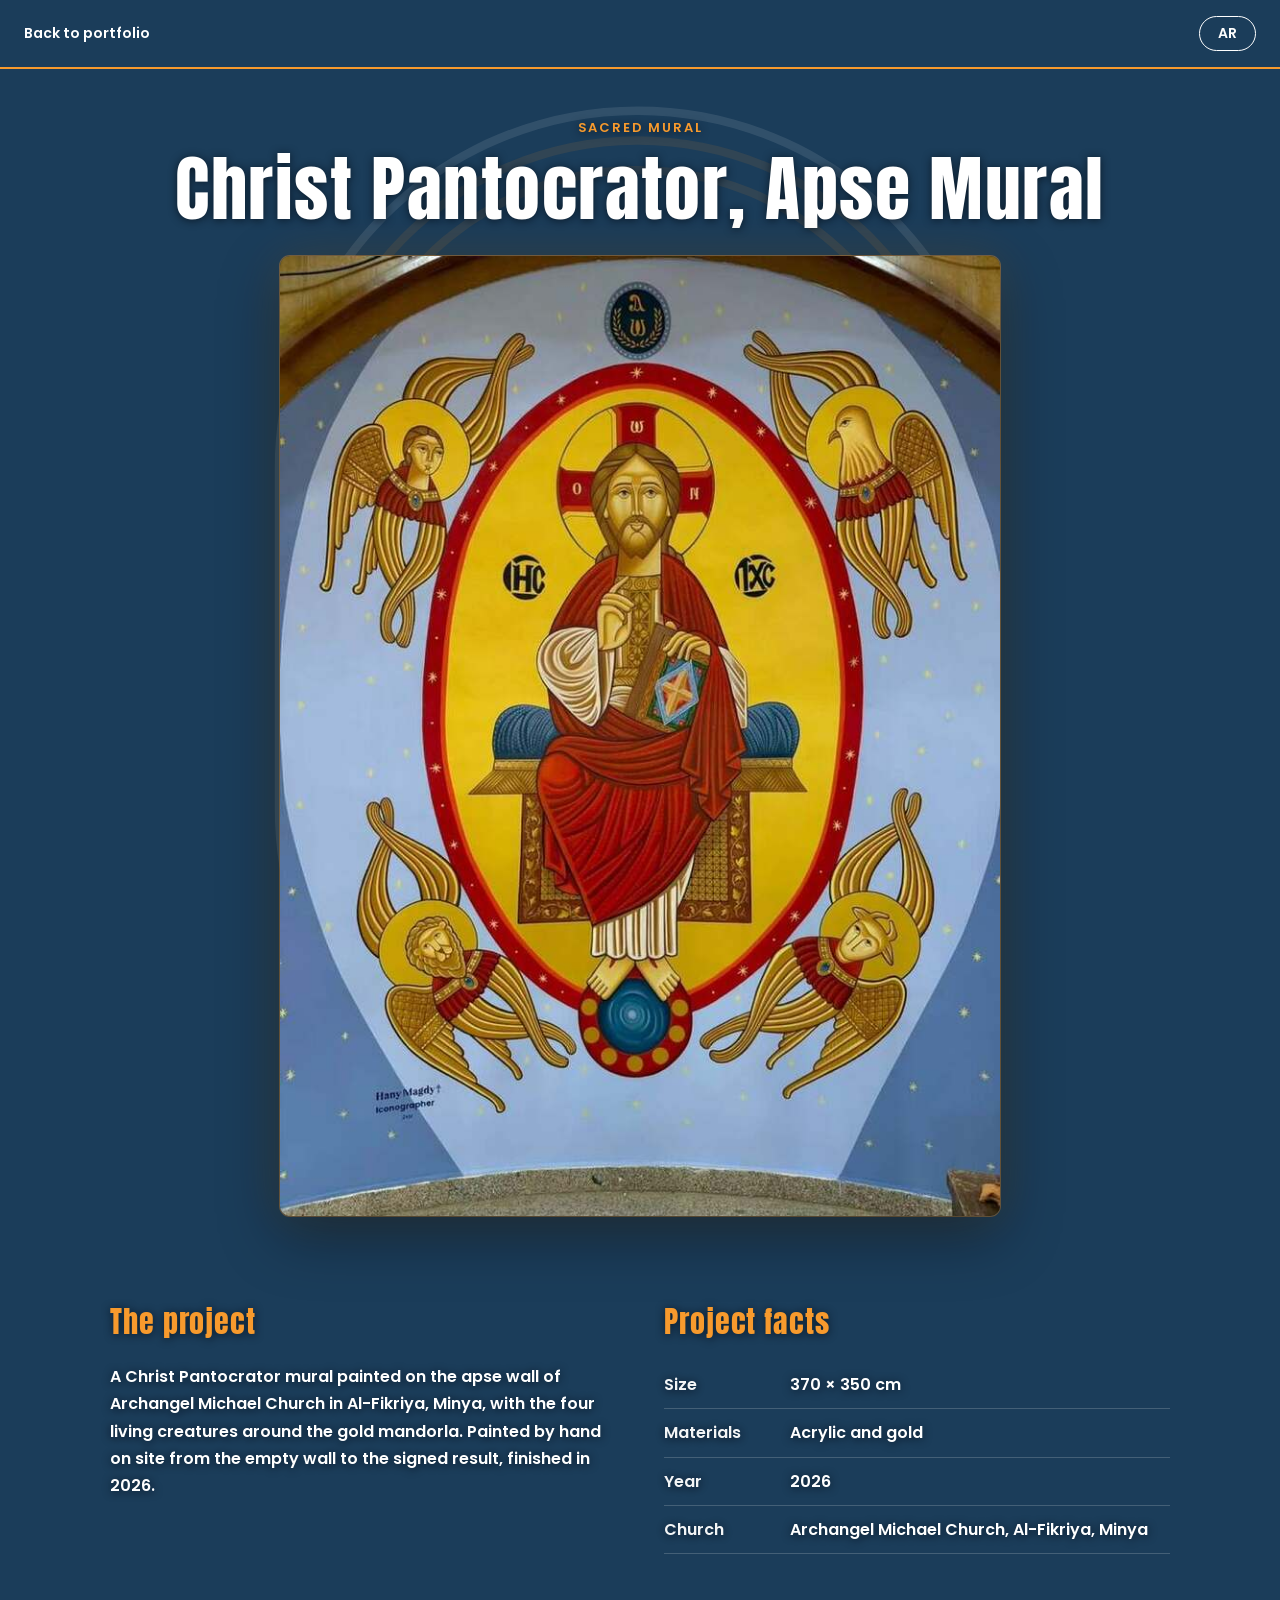
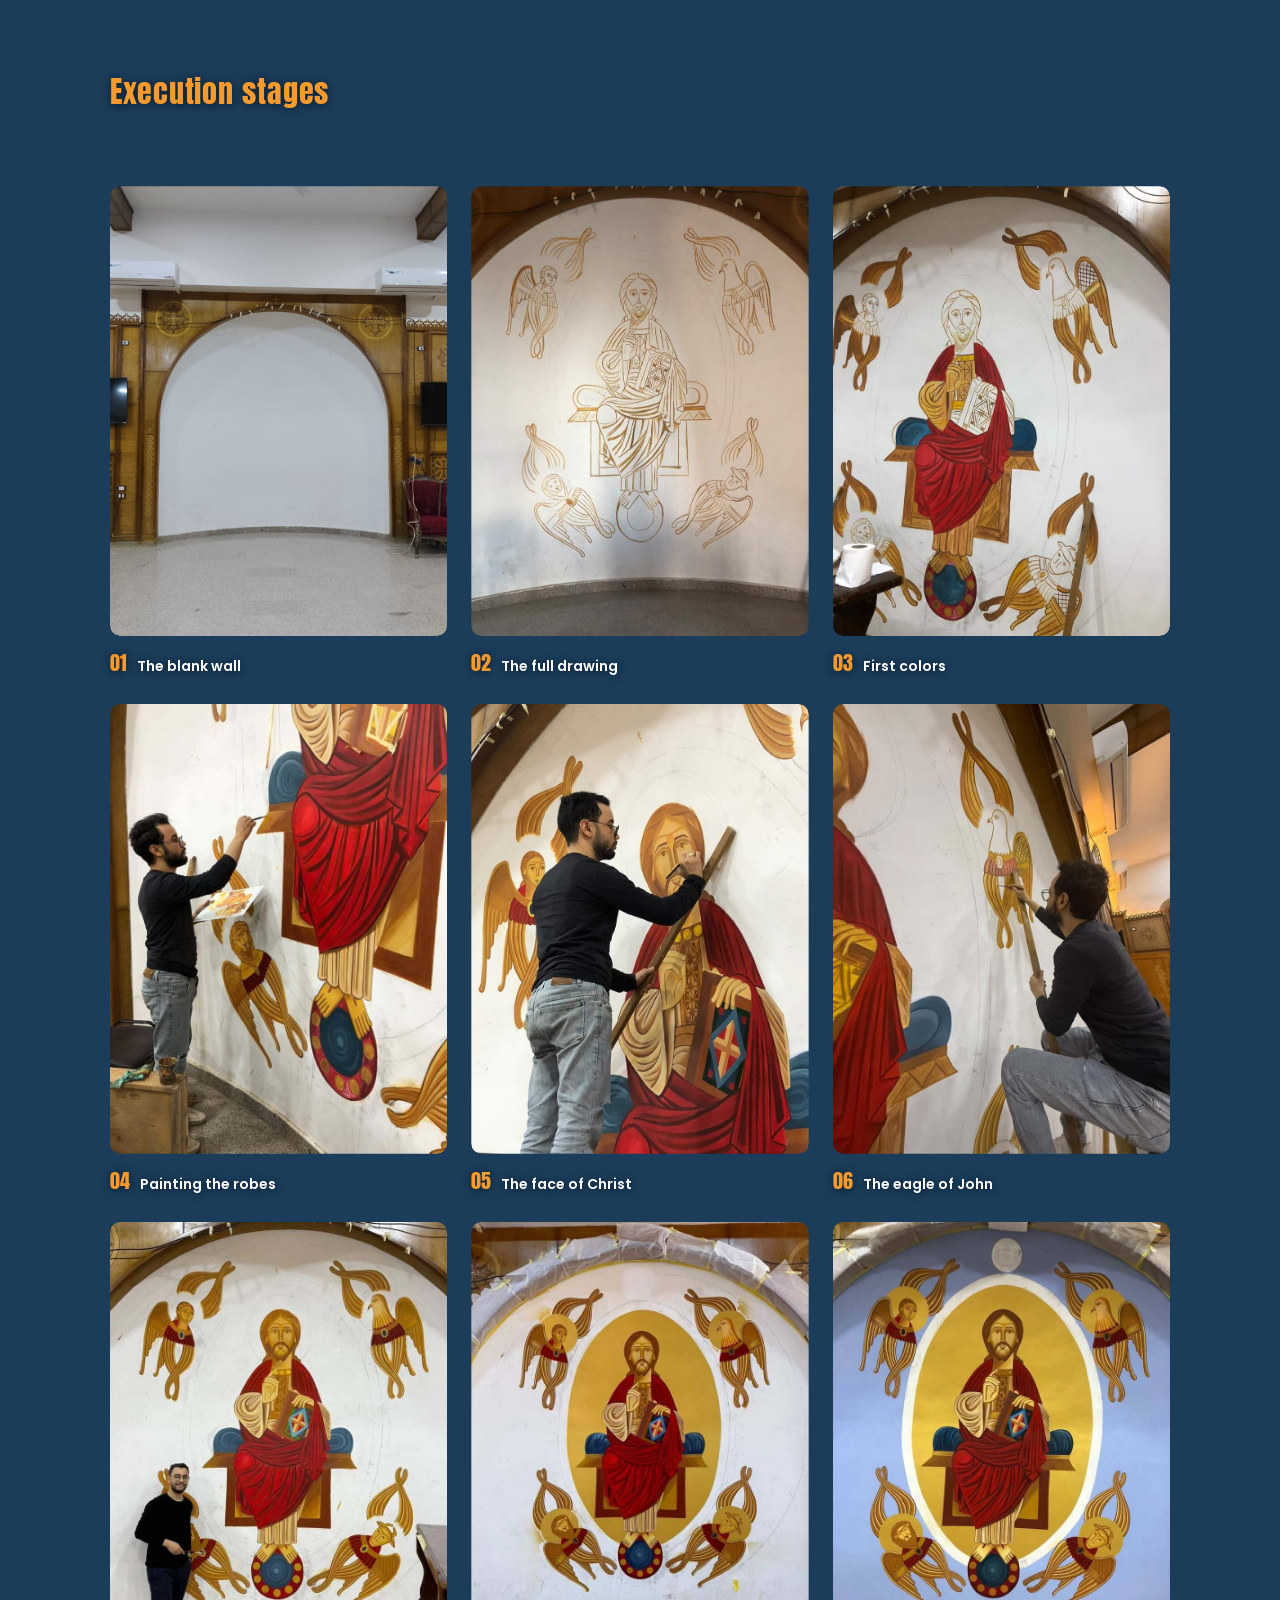
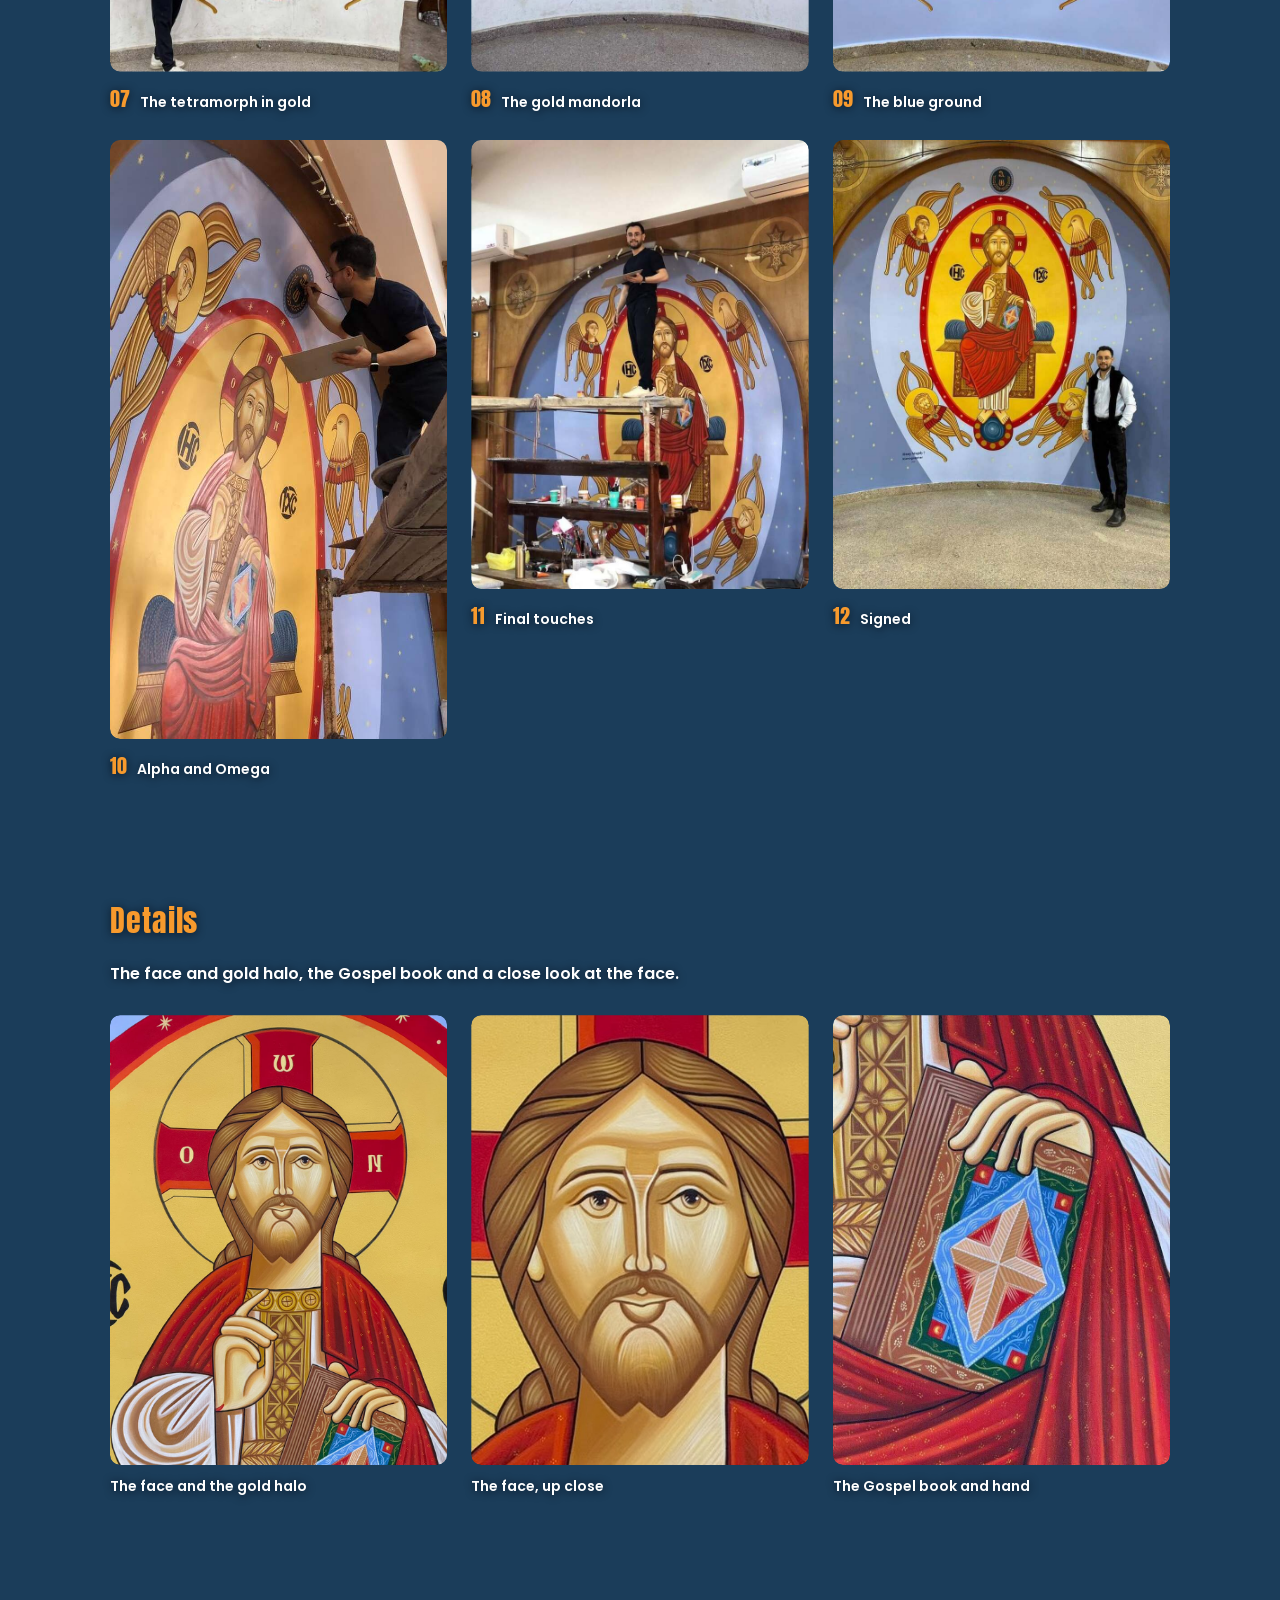
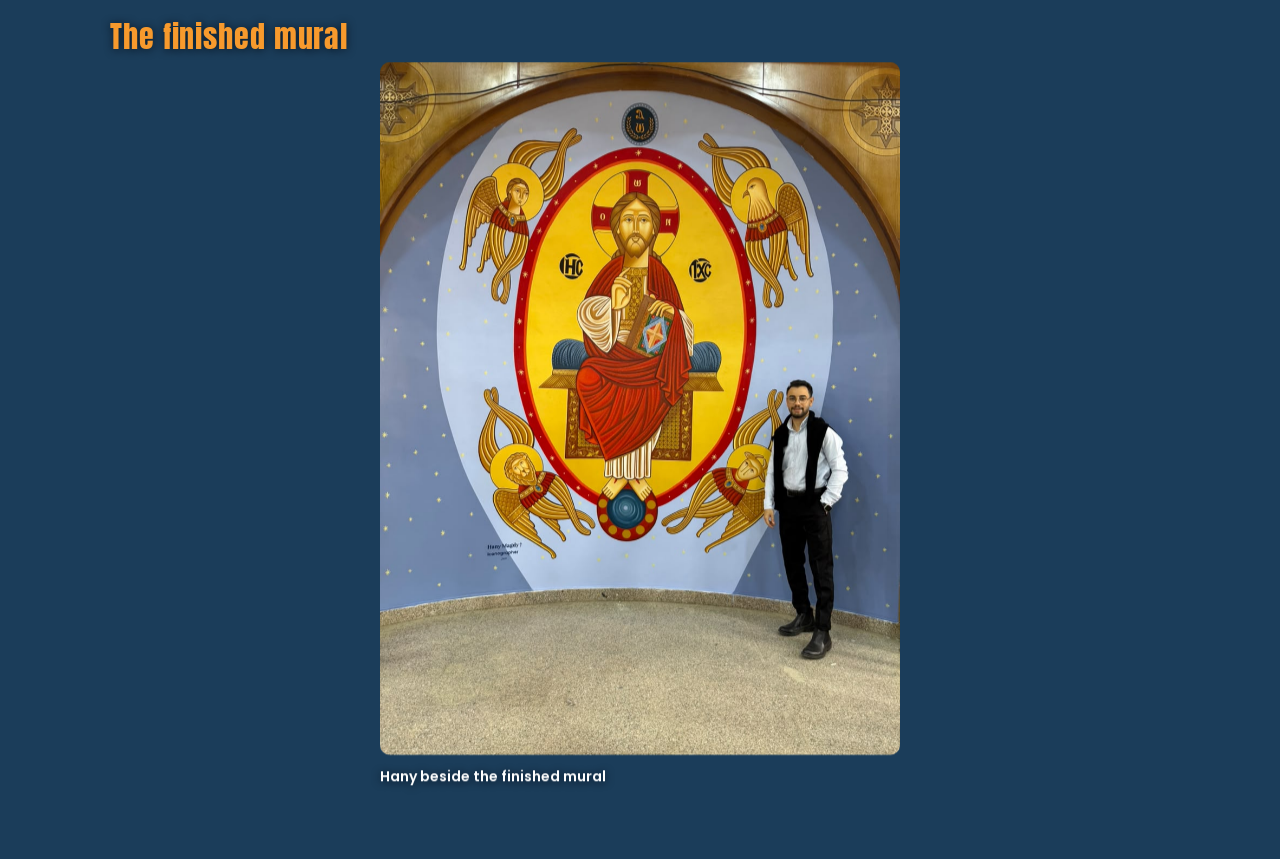
==== pantocrator/index.html @ dc592d4e "Reveal stagger follows column position in each grid row" ====
<!doctype html>
<html lang="en" dir="ltr"><head><meta charset="utf-8"><meta name="viewport" content="width=device-width,initial-scale=1">
<base href="../"><link rel="canonical" href="https://hanymagdy6.github.io/illustration/pantocrator/"><meta property="og:image" content="https://hanymagdy6.github.io/illustration/images/mural-front.jpg"><title>Christ Pantocrator, Apse Mural | Hany Magdy</title>
<link rel="icon" href="images/favicon.png"><link rel="stylesheet" href="css/case.css"></head>
<body>
<header class="top"><a class="back" href="./#work" data-k="back"></a><button class="lang" id="lang" type="button">AR</button></header>
<main>
<section class="hero"><p class="kick" data-k="kick"></p><h1 data-k="title"></h1>
<img class="big" fetchpriority="high" src="images/mural-front.jpg" width="750" height="1000" alt="The finished Christ Pantocrator apse mural with the four living creatures, signed"></section>
<section class="wrap two"><div><h2 data-k="intro_h"></h2><p data-k="intro"></p></div>
<div><h2 data-k="facts_h"></h2><dl class="facts">
<div><dt data-k="size"></dt><dd data-k="sv"></dd></div>
<div><dt data-k="mat"></dt><dd data-k="mv"></dd></div>
<div><dt data-k="year"></dt><dd data-k="yv"></dd></div>
<div><dt data-k="loc"></dt><dd data-k="lv"></dd></div></dl></div></section>
<section class="wrap"><h2 data-k="st_h"></h2><p class="sub" data-k="st_s"></p><ol class="stages">
<li><figure><img loading="lazy" src="images/mp-01.jpg" width="750" height="1000" alt="The blank wall"><figcaption><b>01</b><span data-st="0"></span></figcaption></figure></li>
<li><figure><img loading="lazy" src="images/mp-02.jpg" width="750" height="1000" alt="The full drawing"><figcaption><b>02</b><span data-st="1"></span></figcaption></figure></li>
<li><figure><img loading="lazy" src="images/mp-03.jpg" width="750" height="1000" alt="First colors"><figcaption><b>03</b><span data-st="2"></span></figcaption></figure></li>
<li><figure><img loading="lazy" src="images/mp-05.jpg" width="750" height="1000" alt="Painting the robes"><figcaption><b>04</b><span data-st="3"></span></figcaption></figure></li>
<li><figure><img loading="lazy" src="images/mp-07.jpg" width="750" height="1000" alt="The face of Christ"><figcaption><b>05</b><span data-st="4"></span></figcaption></figure></li>
<li><figure><img loading="lazy" src="images/mp-08.jpg" width="750" height="1000" alt="The eagle of John"><figcaption><b>06</b><span data-st="5"></span></figcaption></figure></li>
<li><figure><img loading="lazy" src="images/mp-10.jpg" width="750" height="1000" alt="The tetramorph in gold"><figcaption><b>07</b><span data-st="6"></span></figcaption></figure></li>
<li><figure><img loading="lazy" src="images/mp-14.jpg" width="750" height="1000" alt="The gold mandorla"><figcaption><b>08</b><span data-st="7"></span></figcaption></figure></li>
<li><figure><img loading="lazy" src="images/mp-15.jpg" width="750" height="1000" alt="The blue ground"><figcaption><b>09</b><span data-st="8"></span></figcaption></figure></li>
<li><figure><img loading="lazy" src="images/mp-20.jpg" width="750" height="1000" alt="Alpha and Omega"><figcaption><b>10</b><span data-st="9"></span></figcaption></figure></li>
<li><figure><img loading="lazy" src="images/mp-22.jpg" width="750" height="1000" alt="Final touches"><figcaption><b>11</b><span data-st="10"></span></figcaption></figure></li>
<li><figure><img loading="lazy" src="images/mp-23.jpg" width="750" height="1000" alt="Signed"><figcaption><b>12</b><span data-st="11"></span></figcaption></figure></li>
</ol></section>
<section class="wrap"><h2 data-k="dt_h"></h2><p class="sub" data-k="dt_s"></p><div class="details">
<figure><img loading="lazy" src="images/pant-gold-detail.jpg" width="960" height="1280" alt="Close-up of the face of Christ inside the gold halo"><figcaption data-d="28"></figcaption></figure>
<figure><img loading="lazy" src="images/pant-face-zoom2.jpg" width="420" height="560" alt="Close-up of the face of Christ"><figcaption data-d="29"></figcaption></figure>
<figure><img loading="lazy" src="images/mp-27.jpg" width="750" height="1000" alt=""><figcaption data-d="27"></figcaption></figure>
</div></section>
<section class="wrap fin"><h2 data-k="fin_h"></h2><figure><img loading="lazy" src="images/hf-mural.jpg" width="960" height="1280" alt="Hany Magdy next to the finished church mural"><figcaption data-k="with"></figcaption></figure></section>
</main>
<script>
var T={"en": {"title": "Christ Pantocrator, Apse Mural", "kick": "Sacred Mural", "back": "Back to portfolio", "intro_h": "The project", "intro": "A Christ Pantocrator mural painted on the apse wall of Archangel Michael Church in Al-Fikriya, Minya, with the four living creatures around the gold mandorla. Painted by hand on site from the empty wall to the signed result, finished in 2026.", "facts_h": "Project facts", "size": "Size", "mat": "Materials", "year": "Year", "loc": "Church", "yv": "2026", "sv": "370 × 350 cm", "mv": "Acrylic and gold", "lv": "Archangel Michael Church, Al-Fikriya, Minya", "ph": "To be added by Hany", "st_h": "Execution stages", "st_s": "From the empty wall to the finished mural.", "dt_h": "Details", "dt_s": "The face and gold halo, the Gospel book and a close look at the face.", "fin_h": "The finished mural", "with": "Hany beside the finished mural", "dcap": {"28": "The face and the gold halo", "29": "The face, up close", "27": "The Gospel book and hand", "14": "The gold mandorla going in", "10": "The four living creatures in gold"}, "stages": ["The blank wall", "The full drawing", "First colors", "Painting the robes", "The face of Christ", "The eagle of John", "The tetramorph in gold", "The gold mandorla", "The blue ground", "Alpha and Omega", "Final touches", "Signed"]}, "ar": {"title": "المسيح ضابط الكل، جدارية الحنية", "kick": "جدارية مقدسة", "back": "العودة إلى الأعمال", "intro_h": "عن المشروع", "intro": "جدارية المسيح ضابط الكل مرسومة على جدار حنية كنيسة الملاك ميخائيل الفكرية بالمنيا، حولها الأحياء الأربعة حول الهالة الذهبية. رُسمت بالكامل بيدي في الموقع من الجدار الفارغ حتى التوقيع، وانتهت في 2026.", "facts_h": "بيانات المشروع", "size": "المقاس", "mat": "الخامات", "year": "السنة", "loc": "الكنيسة", "yv": "2026", "sv": "370 × 350 سم", "mv": "أكريليك وذهب", "lv": "كنيسة الملاك ميخائيل الفكرية، المنيا", "ph": "يضيفها هاني", "st_h": "مراحل التنفيذ", "st_s": "من الجدار الفارغ إلى الجدارية النهائية.", "dt_h": "التفاصيل", "dt_s": "الوجه والهالة الذهبية وكتاب الإنجيل ونظرة قريبة على الوجه.", "fin_h": "الجدارية بعد الانتهاء", "with": "بجانب الجدارية بعد الانتهاء", "dcap": {"28": "الوجه والهالة الذهبية", "29": "الوجه عن قرب", "27": "كتاب الإنجيل واليد", "14": "وضع الهالة الذهبية", "10": "الأحياء الأربعة بالذهب"}, "stages": ["الجدار الفارغ", "الرسم الكامل", "الألوان الأولى", "رسم الأردية", "وجه المسيح", "نسر يوحنا", "الأحياء الأربعة بالذهب", "الهالة الذهبية", "الخلفية الزرقاء", "الألف والياء", "اللمسات الأخيرة", "التوقيع"]}};
var lang=localStorage.getItem('lang')==='ar'?'ar':'en';
function apply(){var t=T[lang],d=document.documentElement;d.lang=lang;d.dir=lang==='ar'?'rtl':'ltr';
document.title=t.title+' | Hany Magdy';
document.querySelectorAll('[data-k]').forEach(function(e){e.textContent=t[e.dataset.k]});
document.querySelectorAll('[data-st]').forEach(function(e){e.textContent=t.stages[+e.dataset.st]});
document.querySelectorAll('[data-d]').forEach(function(e){e.textContent=t.dcap[e.dataset.d]});
document.getElementById('lang').textContent=lang==='ar'?'EN':'AR'}
document.getElementById('lang').onclick=function(){lang=lang==='ar'?'en':'ar';localStorage.setItem('lang',lang);apply()};
apply();

(function(){
var imgs=[].slice.call(document.querySelectorAll('main img')),cur=0;
var lb=document.createElement('div');lb.className='lb';lb.hidden=true;lb.setAttribute('role','dialog');lb.setAttribute('aria-modal','true');
lb.innerHTML='<button class="lbx" type="button" aria-label="Close">&times;</button><button class="lbp" type="button" aria-label="Previous">&#8249;</button><img alt=""><button class="lbn" type="button" aria-label="Next">&#8250;</button>';
document.body.appendChild(lb);
var big=lb.querySelector('img');
function show(i){cur=(i+imgs.length)%imgs.length;big.src=imgs[cur].currentSrc||imgs[cur].src;big.alt=imgs[cur].alt}
function open(i){show(i);lb.hidden=false;document.body.style.overflow='hidden'}
function close(){lb.hidden=true;document.body.style.overflow=''}
imgs.forEach(function(im,i){im.classList.add('zm');im.addEventListener('click',function(){open(i)})});
lb.addEventListener('click',function(e){if(e.target===lb||e.target.className==='lbx')close()});
lb.querySelector('.lbp').onclick=function(){show(cur-1)};lb.querySelector('.lbn').onclick=function(){show(cur+1)};
document.addEventListener('keydown',function(e){if(lb.hidden)return;if(e.key==='Escape')close();if(e.key==='ArrowLeft')show(cur+(document.documentElement.dir==='rtl'?1:-1));if(e.key==='ArrowRight')show(cur+(document.documentElement.dir==='rtl'?-1:1))});
})();
</script>
<script>
(function(){
var rm=window.matchMedia&&matchMedia('(prefers-reduced-motion: reduce)').matches;
if(rm)return;
var de=document.documentElement,vh=window.innerHeight||800;
if('IntersectionObserver' in window){
var els=[].slice.call(document.querySelectorAll('.two>div,.wrap>h2,.wrap>.sub,.stages li,.details figure,.fin figure'));
function pos(t){var p=t.parentElement,sib=[].slice.call(p.children).filter(function(x){return x.tagName===t.tagName&&x.offsetParent}),r=t.getBoundingClientRect(),col=0;sib.forEach(function(x){if(x!==t){var q=x.getBoundingClientRect();if(Math.abs(q.top-r.top)<8&&q.left*(document.documentElement.dir==='rtl'?-1:1)<r.left*(document.documentElement.dir==='rtl'?-1:1))col++}});return {col:col,top:r.top,left:r.left}}
var io=new IntersectionObserver(function(en){var hit=en.filter(function(e){return e.isIntersecting}).map(function(e){var o=pos(e.target);o.t=e.target;return o}).sort(function(a,b){return a.top-b.top||a.col-b.col});var rows=[],rk={};hit.forEach(function(o){var key=Math.round(o.top/10);if(rk[key]===undefined){rk[key]=rows.length;rows.push(key)}var i=Math.min(5,o.col+rk[key]);o.t.style.transitionDelay=(i*120)+'ms';o.t.classList.add('in');io.unobserve(o.t)})},{threshold:.12,rootMargin:'0px 0px -6% 0px'});
els.forEach(function(el){if(el.getBoundingClientRect().top<vh*.9)return;el.classList.add('rv');io.observe(el)})}
var fin=document.querySelector('.fin figure'),tick=false;
function upd(){tick=false;var y=window.pageYOffset||0;de.style.setProperty('--py',Math.min(y*.1,260).toFixed(1)+'px');
if(fin&&innerWidth>=900){var r=fin.getBoundingClientRect(),p=(r.top+r.height/2-vh/2)/vh;p=Math.max(-1,Math.min(1,p));fin.style.transform='translate3d(0,'+(p*-14).toFixed(1)+'px,0)'}}
addEventListener('scroll',function(){if(!tick){tick=true;requestAnimationFrame(upd)}},{passive:true});
addEventListener('resize',function(){requestAnimationFrame(upd)});upd();
})();
</script><script>
(function(){var n=document.querySelector(".top");if(!n)return;var t;addEventListener("scroll",function(){n.classList.add("navhide");clearTimeout(t);t=setTimeout(function(){n.classList.remove("navhide")},250)},{passive:true})})();
</script></body></html>
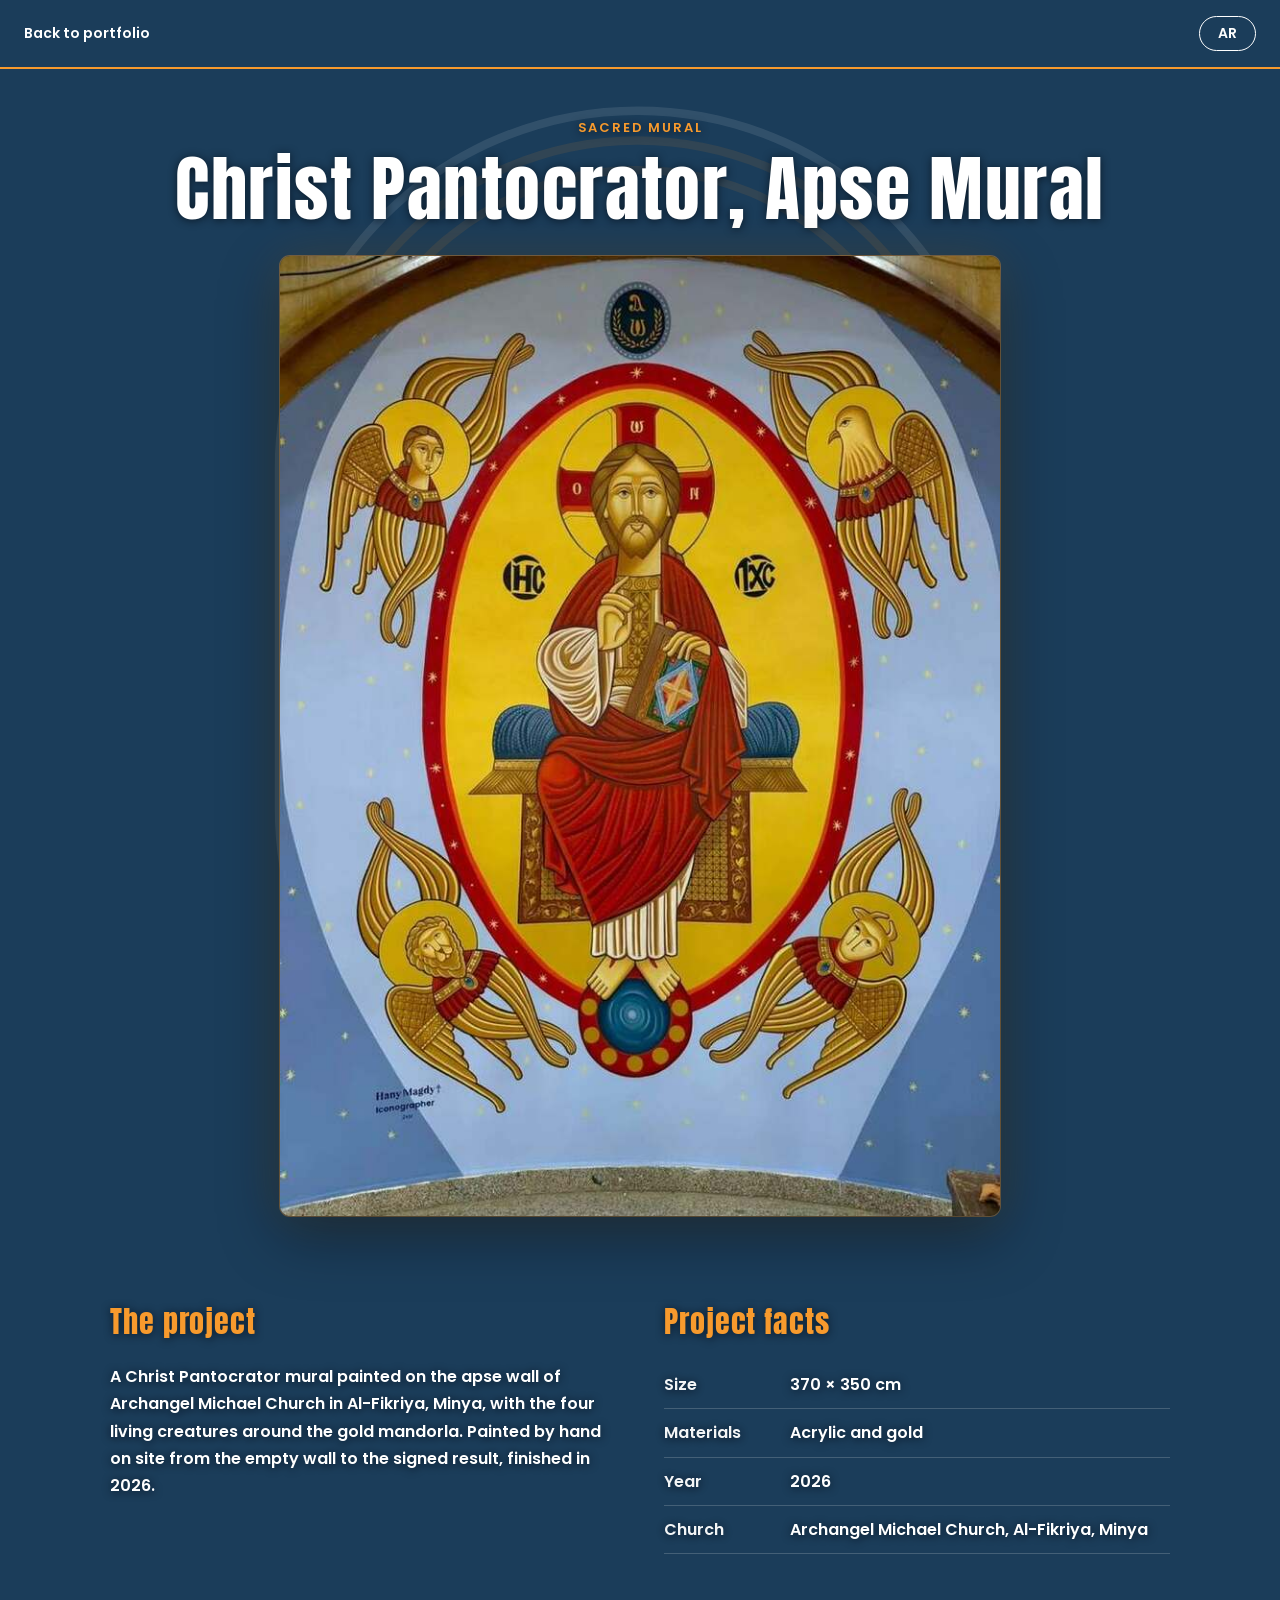
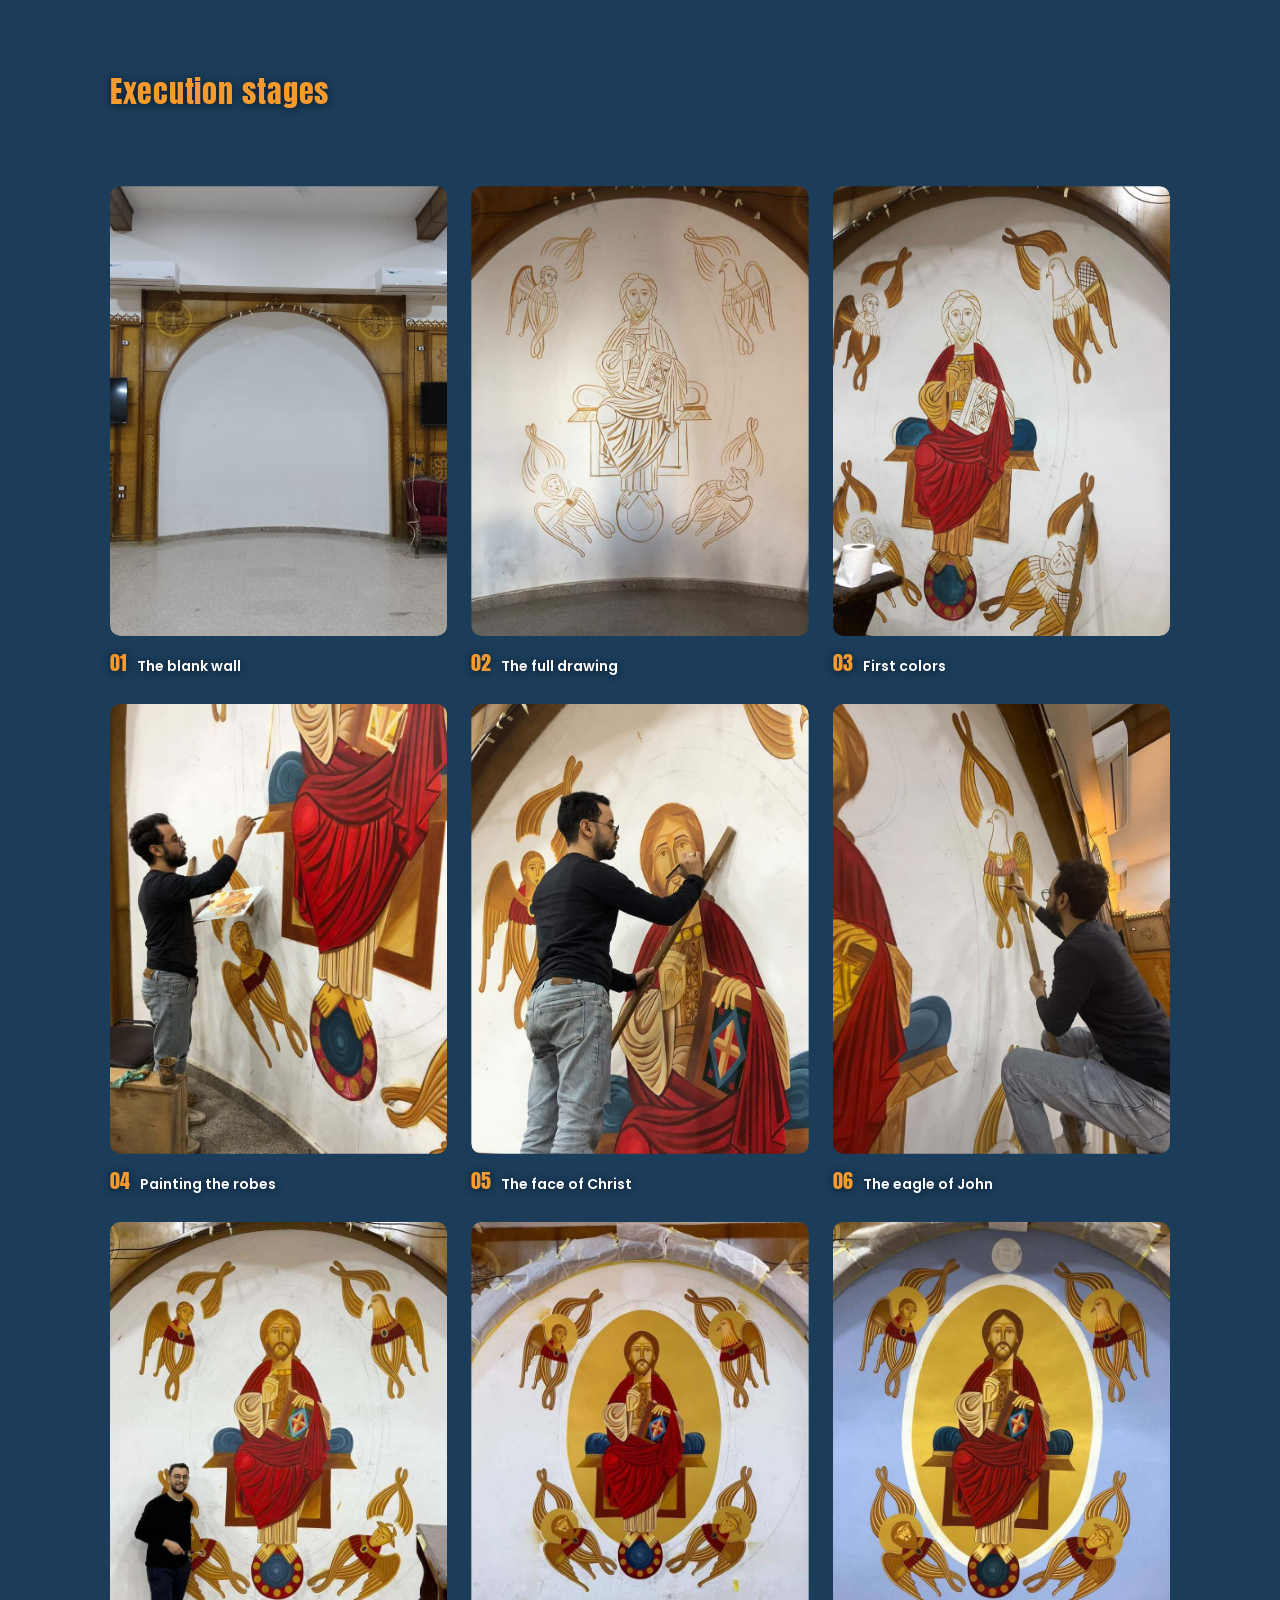
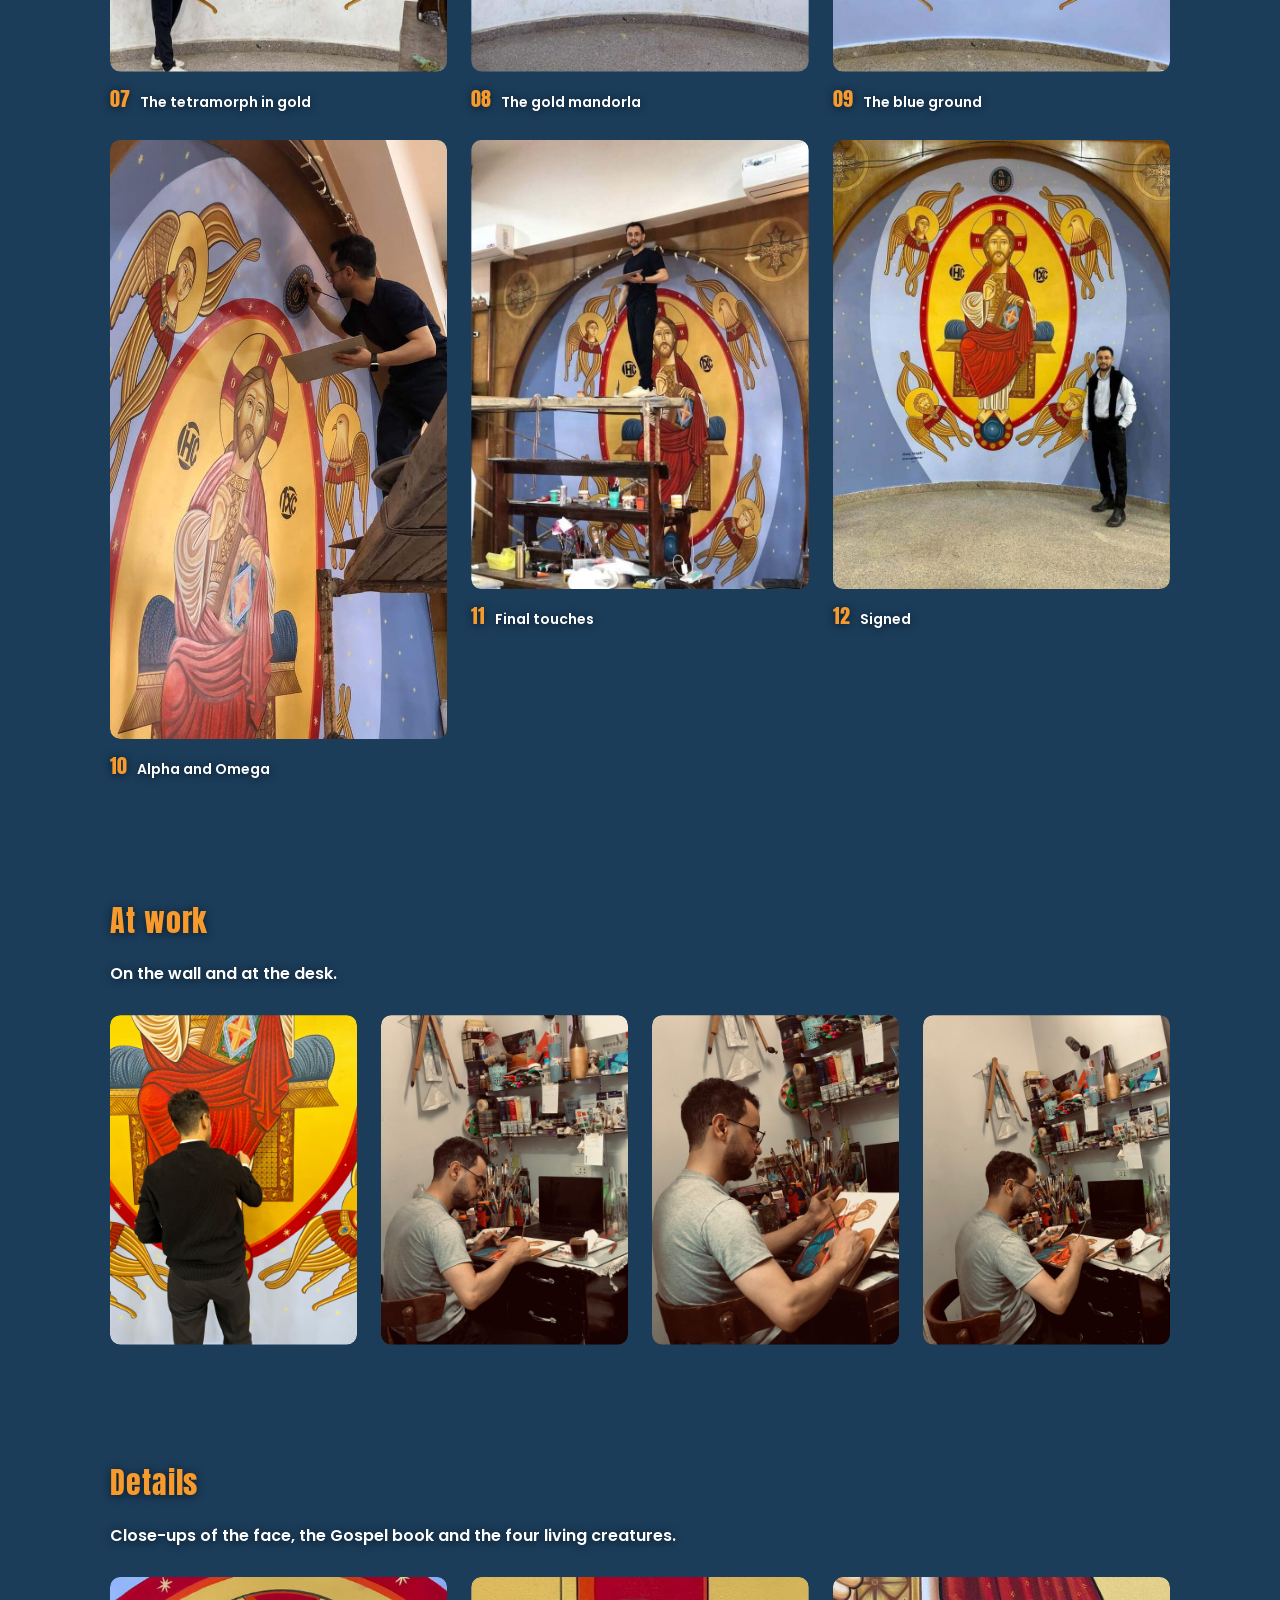
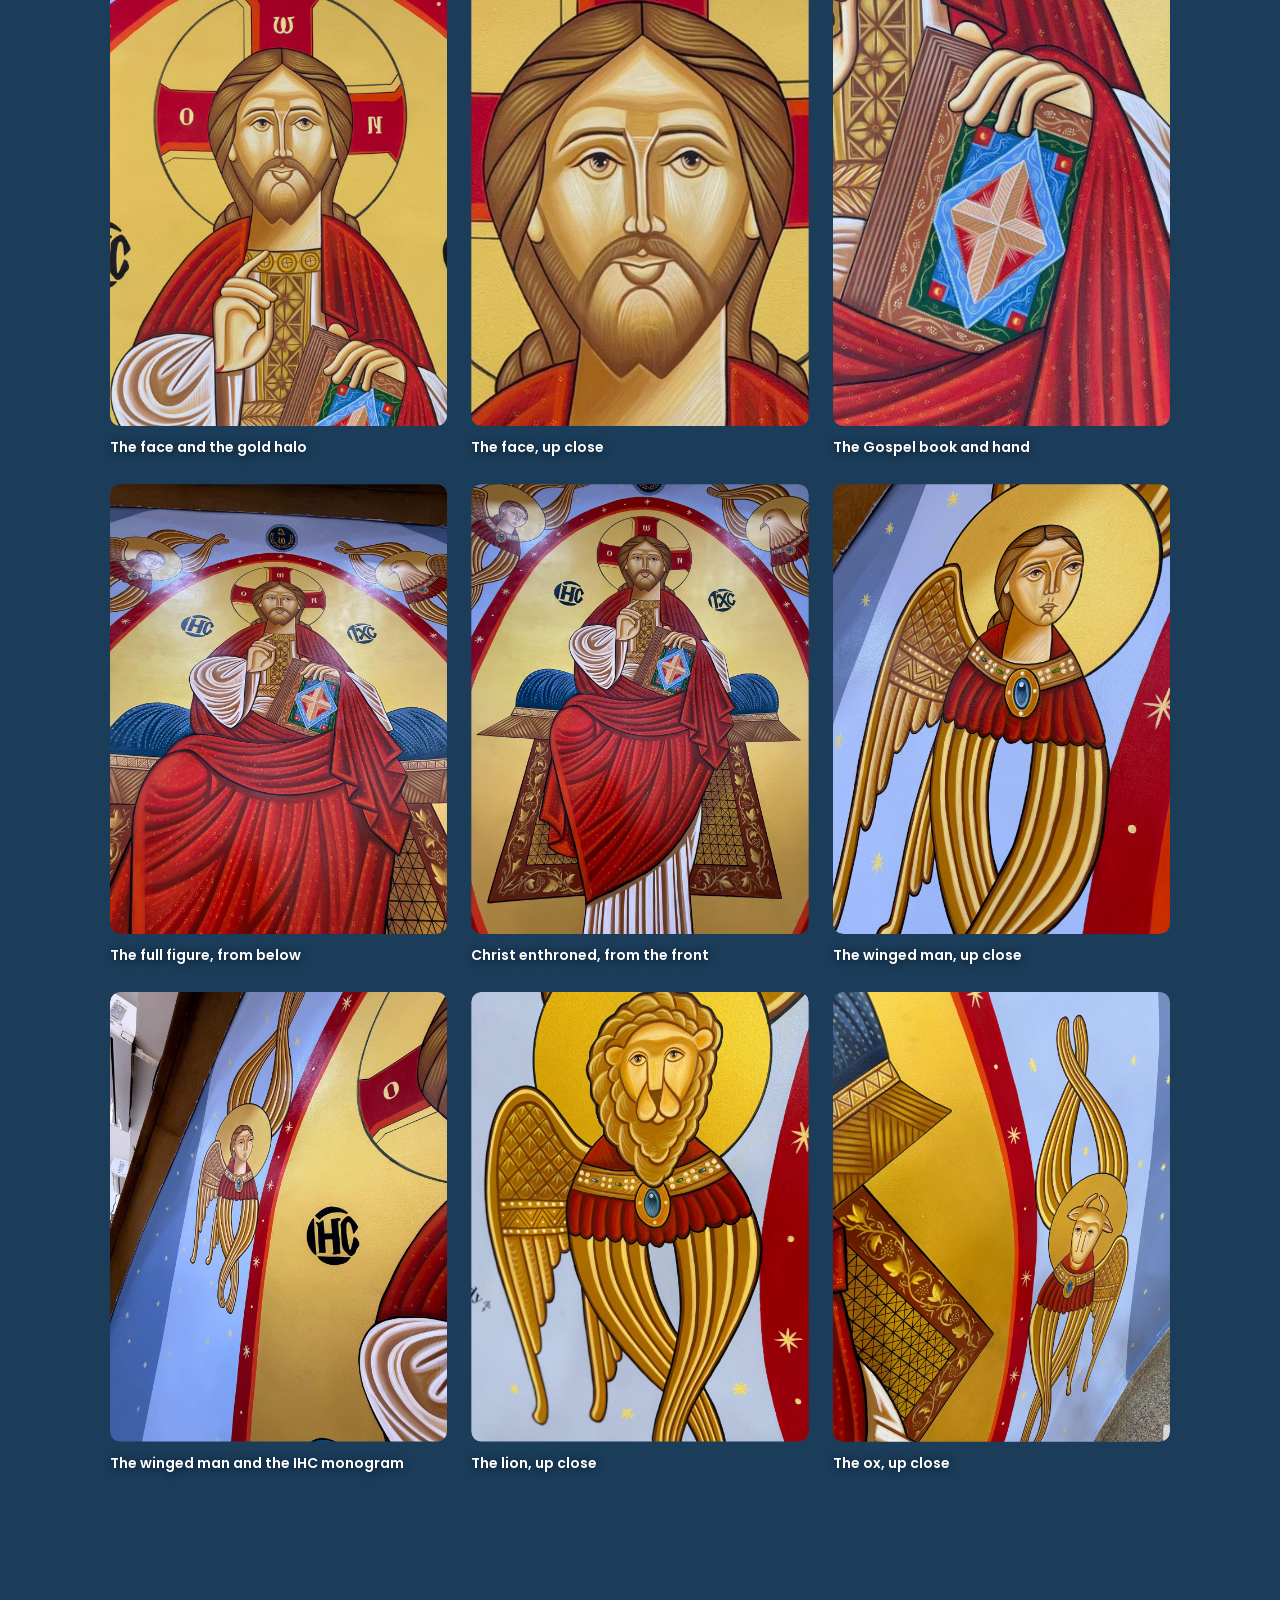
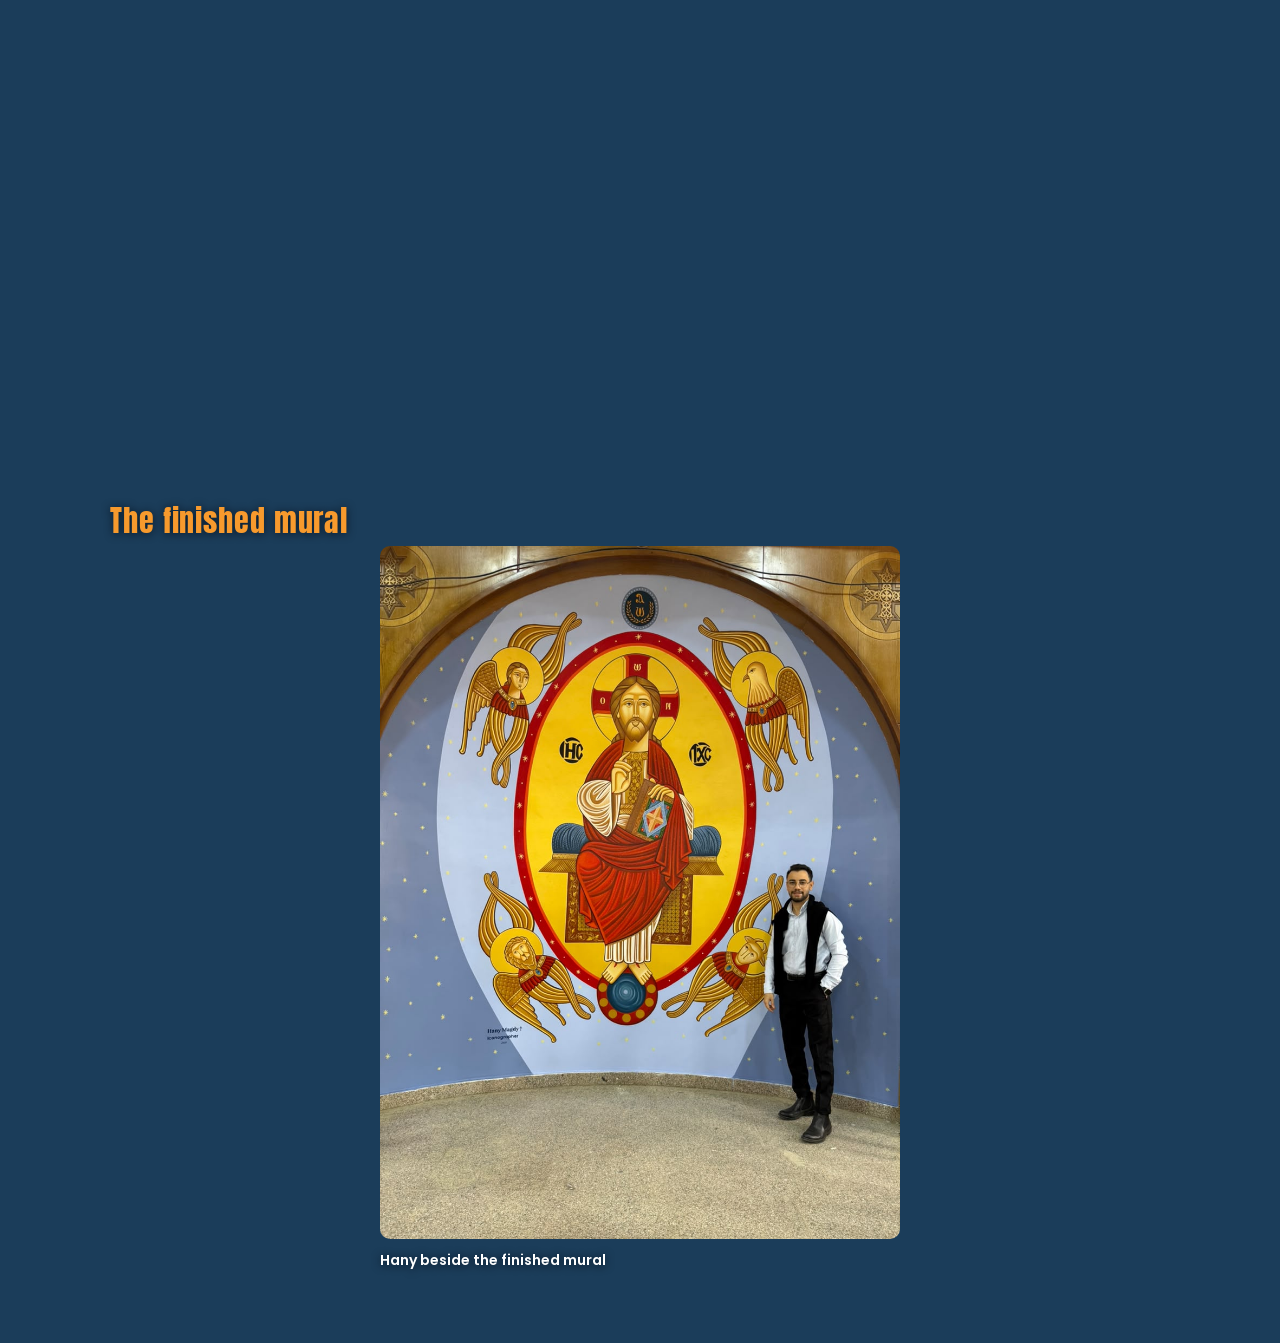
==== commit 3c6687e4: "Pantocrator: add 7 mural close-ups to Details and an At work section with 4 photos (1200x1600, no cr" ====
--- a/pantocrator/index.html
+++ b/pantocrator/index.html
@@ -23,19 +23,32 @@
 <li><figure><img loading="lazy" src="images/mp-10.jpg" width="750" height="1000" alt="The tetramorph in gold"><figcaption><b>07</b><span data-st="6"></span></figcaption></figure></li>
 <li><figure><img loading="lazy" src="images/mp-14.jpg" width="750" height="1000" alt="The gold mandorla"><figcaption><b>08</b><span data-st="7"></span></figcaption></figure></li>
 <li><figure><img loading="lazy" src="images/mp-15.jpg" width="750" height="1000" alt="The blue ground"><figcaption><b>09</b><span data-st="8"></span></figcaption></figure></li>
-<li><figure><img loading="lazy" src="images/mp-20.jpg" width="750" height="1000" alt="Alpha and Omega"><figcaption><b>10</b><span data-st="9"></span></figcaption></figure></li>
+<li><figure><img loading="lazy" src="images/mp-20.jpg" width="619" height="1100" alt="Alpha and Omega"><figcaption><b>10</b><span data-st="9"></span></figcaption></figure></li>
 <li><figure><img loading="lazy" src="images/mp-22.jpg" width="750" height="1000" alt="Final touches"><figcaption><b>11</b><span data-st="10"></span></figcaption></figure></li>
 <li><figure><img loading="lazy" src="images/mp-23.jpg" width="750" height="1000" alt="Signed"><figcaption><b>12</b><span data-st="11"></span></figcaption></figure></li>
 </ol></section>
+<section class="wrap"><h2 data-k="wk_h"></h2><p class="sub" data-k="wk_s"></p><div class="atwork">
+<figure><img loading="lazy" src="images/work-on-wall.jpg" width="1200" height="1600" alt="Hany Magdy painting on the mural, seen from behind"></figure>
+<figure><img loading="lazy" src="images/work-desk-1.jpg" width="1200" height="1600" alt="Hany Magdy painting an icon at his desk"></figure>
+<figure><img loading="lazy" src="images/work-desk-2.jpg" width="1200" height="1600" alt="Hany Magdy painting an icon, close view"></figure>
+<figure><img loading="lazy" src="images/work-desk-3.jpg" width="1200" height="1600" alt="Hany Magdy at his painting desk"></figure>
+</div></section>
 <section class="wrap"><h2 data-k="dt_h"></h2><p class="sub" data-k="dt_s"></p><div class="details">
 <figure><img loading="lazy" src="images/pant-gold-detail.jpg" width="960" height="1280" alt="Close-up of the face of Christ inside the gold halo"><figcaption data-d="28"></figcaption></figure>
 <figure><img loading="lazy" src="images/pant-face-zoom2.jpg" width="420" height="560" alt="Close-up of the face of Christ"><figcaption data-d="29"></figcaption></figure>
 <figure><img loading="lazy" src="images/mp-27.jpg" width="750" height="1000" alt=""><figcaption data-d="27"></figcaption></figure>
+<figure><img loading="lazy" src="images/pant-christ-below.jpg" width="1200" height="1600" alt="The full figure of Christ enthroned, seen from below"><figcaption data-d="31"></figcaption></figure>
+<figure><img loading="lazy" src="images/pant-christ-front.jpg" width="1200" height="1600" alt="Christ enthroned, seen from the front"><figcaption data-d="32"></figcaption></figure>
+<figure><img loading="lazy" src="images/pant-man-face.jpg" width="1200" height="1600" alt="Close-up of the winged man, the first living creature"><figcaption data-d="33"></figcaption></figure>
+<figure><img loading="lazy" src="images/pant-man-ihc.jpg" width="1200" height="1600" alt="The winged man next to the IHC monogram"><figcaption data-d="34"></figcaption></figure>
+<figure><img loading="lazy" src="images/pant-lion.jpg" width="1200" height="1600" alt="Close-up of the lion, a living creature"><figcaption data-d="35"></figcaption></figure>
+<figure><img loading="lazy" src="images/pant-ox.jpg" width="1200" height="1600" alt="Close-up of the ox, a living creature"><figcaption data-d="36"></figcaption></figure>
+<figure><img loading="lazy" src="images/pant-eagle.jpg" width="1200" height="1600" alt="Close-up of the eagle, a living creature"><figcaption data-d="37"></figcaption></figure>
 </div></section>
 <section class="wrap fin"><h2 data-k="fin_h"></h2><figure><img loading="lazy" src="images/hf-mural.jpg" width="960" height="1280" alt="Hany Magdy next to the finished church mural"><figcaption data-k="with"></figcaption></figure></section>
 </main>
 <script>
-var T={"en": {"title": "Christ Pantocrator, Apse Mural", "kick": "Sacred Mural", "back": "Back to portfolio", "intro_h": "The project", "intro": "A Christ Pantocrator mural painted on the apse wall of Archangel Michael Church in Al-Fikriya, Minya, with the four living creatures around the gold mandorla. Painted by hand on site from the empty wall to the signed result, finished in 2026.", "facts_h": "Project facts", "size": "Size", "mat": "Materials", "year": "Year", "loc": "Church", "yv": "2026", "sv": "370 × 350 cm", "mv": "Acrylic and gold", "lv": "Archangel Michael Church, Al-Fikriya, Minya", "ph": "To be added by Hany", "st_h": "Execution stages", "st_s": "From the empty wall to the finished mural.", "dt_h": "Details", "dt_s": "The face and gold halo, the Gospel book and a close look at the face.", "fin_h": "The finished mural", "with": "Hany beside the finished mural", "dcap": {"28": "The face and the gold halo", "29": "The face, up close", "27": "The Gospel book and hand", "14": "The gold mandorla going in", "10": "The four living creatures in gold"}, "stages": ["The blank wall", "The full drawing", "First colors", "Painting the robes", "The face of Christ", "The eagle of John", "The tetramorph in gold", "The gold mandorla", "The blue ground", "Alpha and Omega", "Final touches", "Signed"]}, "ar": {"title": "المسيح ضابط الكل، جدارية الحنية", "kick": "جدارية مقدسة", "back": "العودة إلى الأعمال", "intro_h": "عن المشروع", "intro": "جدارية المسيح ضابط الكل مرسومة على جدار حنية كنيسة الملاك ميخائيل الفكرية بالمنيا، حولها الأحياء الأربعة حول الهالة الذهبية. رُسمت بالكامل بيدي في الموقع من الجدار الفارغ حتى التوقيع، وانتهت في 2026.", "facts_h": "بيانات المشروع", "size": "المقاس", "mat": "الخامات", "year": "السنة", "loc": "الكنيسة", "yv": "2026", "sv": "370 × 350 سم", "mv": "أكريليك وذهب", "lv": "كنيسة الملاك ميخائيل الفكرية، المنيا", "ph": "يضيفها هاني", "st_h": "مراحل التنفيذ", "st_s": "من الجدار الفارغ إلى الجدارية النهائية.", "dt_h": "التفاصيل", "dt_s": "الوجه والهالة الذهبية وكتاب الإنجيل ونظرة قريبة على الوجه.", "fin_h": "الجدارية بعد الانتهاء", "with": "بجانب الجدارية بعد الانتهاء", "dcap": {"28": "الوجه والهالة الذهبية", "29": "الوجه عن قرب", "27": "كتاب الإنجيل واليد", "14": "وضع الهالة الذهبية", "10": "الأحياء الأربعة بالذهب"}, "stages": ["الجدار الفارغ", "الرسم الكامل", "الألوان الأولى", "رسم الأردية", "وجه المسيح", "نسر يوحنا", "الأحياء الأربعة بالذهب", "الهالة الذهبية", "الخلفية الزرقاء", "الألف والياء", "اللمسات الأخيرة", "التوقيع"]}};
+var T={"en": {"title": "Christ Pantocrator, Apse Mural", "kick": "Sacred Mural", "back": "Back to portfolio", "intro_h": "The project", "intro": "A Christ Pantocrator mural painted on the apse wall of Archangel Michael Church in Al-Fikriya, Minya, with the four living creatures around the gold mandorla. Painted by hand on site from the empty wall to the signed result, finished in 2026.", "facts_h": "Project facts", "size": "Size", "mat": "Materials", "year": "Year", "loc": "Church", "yv": "2026", "sv": "370 × 350 cm", "mv": "Acrylic and gold", "lv": "Archangel Michael Church, Al-Fikriya, Minya", "ph": "To be added by Hany", "st_h": "Execution stages", "st_s": "From the empty wall to the finished mural.", "dt_h": "Details", "wk_h": "At work", "wk_s": "On the wall and at the desk.", "dt_s": "Close-ups of the face, the Gospel book and the four living creatures.", "fin_h": "The finished mural", "with": "Hany beside the finished mural", "dcap": {"28": "The face and the gold halo", "29": "The face, up close", "27": "The Gospel book and hand", "31": "The full figure, from below", "32": "Christ enthroned, from the front", "33": "The winged man, up close", "34": "The winged man and the IHC monogram", "35": "The lion, up close", "36": "The ox, up close", "37": "The eagle, up close", "14": "The gold mandorla going in", "10": "The four living creatures in gold"}, "stages": ["The blank wall", "The full drawing", "First colors", "Painting the robes", "The face of Christ", "The eagle of John", "The tetramorph in gold", "The gold mandorla", "The blue ground", "Alpha and Omega", "Final touches", "Signed"]}, "ar": {"title": "المسيح ضابط الكل، جدارية الحنية", "kick": "جدارية مقدسة", "back": "العودة إلى الأعمال", "intro_h": "عن المشروع", "intro": "جدارية المسيح ضابط الكل مرسومة على جدار حنية كنيسة الملاك ميخائيل الفكرية بالمنيا، حولها الأحياء الأربعة حول الهالة الذهبية. رُسمت بالكامل بيدي في الموقع من الجدار الفارغ حتى التوقيع، وانتهت في 2026.", "facts_h": "بيانات المشروع", "size": "المقاس", "mat": "الخامات", "year": "السنة", "loc": "الكنيسة", "yv": "2026", "sv": "370 × 350 سم", "mv": "أكريليك وذهب", "lv": "كنيسة الملاك ميخائيل الفكرية، المنيا", "ph": "يضيفها هاني", "st_h": "مراحل التنفيذ", "st_s": "من الجدار الفارغ إلى الجدارية النهائية.", "dt_h": "التفاصيل", "wk_h": "أثناء العمل", "wk_s": "على الجدار وعلى المكتب.", "dt_s": "لقطات قريبة للوجه وكتاب الإنجيل والأحياء الأربعة.", "fin_h": "الجدارية بعد الانتهاء", "with": "بجانب الجدارية بعد الانتهاء", "dcap": {"28": "الوجه والهالة الذهبية", "29": "الوجه عن قرب", "27": "كتاب الإنجيل واليد", "31": "الشكل الكامل من الأسفل", "32": "المسيح على العرش من الأمام", "33": "الإنسان المجنّح عن قرب", "34": "الإنسان المجنّح وحرفا IHC", "35": "الأسد عن قرب", "36": "الثور عن قرب", "37": "النسر عن قرب", "14": "وضع الهالة الذهبية", "10": "الأحياء الأربعة بالذهب"}, "stages": ["الجدار الفارغ", "الرسم الكامل", "الألوان الأولى", "رسم الأردية", "وجه المسيح", "نسر يوحنا", "الأحياء الأربعة بالذهب", "الهالة الذهبية", "الخلفية الزرقاء", "الألف والياء", "اللمسات الأخيرة", "التوقيع"]}};
 var lang=localStorage.getItem('lang')==='ar'?'ar':'en';
 function apply(){var t=T[lang],d=document.documentElement;d.lang=lang;d.dir=lang==='ar'?'rtl':'ltr';
 document.title=t.title+' | Hany Magdy';
@@ -67,9 +80,10 @@
 if(rm)return;
 var de=document.documentElement,vh=window.innerHeight||800;
 if('IntersectionObserver' in window){
-var els=[].slice.call(document.querySelectorAll('.two>div,.wrap>h2,.wrap>.sub,.stages li,.details figure,.fin figure'));
+var els=[].slice.call(document.querySelectorAll('.two>div,.wrap>h2,.wrap>.sub,.stages li,.atwork figure,.details figure,.fin figure'));
 function pos(t){var p=t.parentElement,sib=[].slice.call(p.children).filter(function(x){return x.tagName===t.tagName&&x.offsetParent}),r=t.getBoundingClientRect(),col=0;sib.forEach(function(x){if(x!==t){var q=x.getBoundingClientRect();if(Math.abs(q.top-r.top)<8&&q.left*(document.documentElement.dir==='rtl'?-1:1)<r.left*(document.documentElement.dir==='rtl'?-1:1))col++}});return {col:col,top:r.top,left:r.left}}
-var io=new IntersectionObserver(function(en){var hit=en.filter(function(e){return e.isIntersecting}).map(function(e){var o=pos(e.target);o.t=e.target;return o}).sort(function(a,b){return a.top-b.top||a.col-b.col});var rows=[],rk={};hit.forEach(function(o){var key=Math.round(o.top/10);if(rk[key]===undefined){rk[key]=rows.length;rows.push(key)}var i=Math.min(5,o.col+rk[key]);o.t.style.transitionDelay=(i*120)+'ms';o.t.classList.add('in');io.unobserve(o.t)})},{threshold:.12,rootMargin:'0px 0px -6% 0px'});
+var STAGGER_STEP=120,STAGGER_MAX=5;
+var io=new IntersectionObserver(function(en){var hit=en.filter(function(e){return e.isIntersecting}).map(function(e){var o=pos(e.target);o.t=e.target;return o}).sort(function(a,b){return a.top-b.top||a.col-b.col});var rows=[],rk={};hit.forEach(function(o){var key=Math.round(o.top/10);if(rk[key]===undefined){rk[key]=rows.length;rows.push(key)}var i=Math.min(STAGGER_MAX,o.col+rk[key]);o.t.style.transitionDelay=(i*STAGGER_STEP)+'ms';o.t.classList.add('in');io.unobserve(o.t)})},{threshold:.12,rootMargin:'0px 0px -6% 0px'});
 els.forEach(function(el){if(el.getBoundingClientRect().top<vh*.9)return;el.classList.add('rv');io.observe(el)})}
 var fin=document.querySelector('.fin figure'),tick=false;
 function upd(){tick=false;var y=window.pageYOffset||0;de.style.setProperty('--py',Math.min(y*.1,260).toFixed(1)+'px');
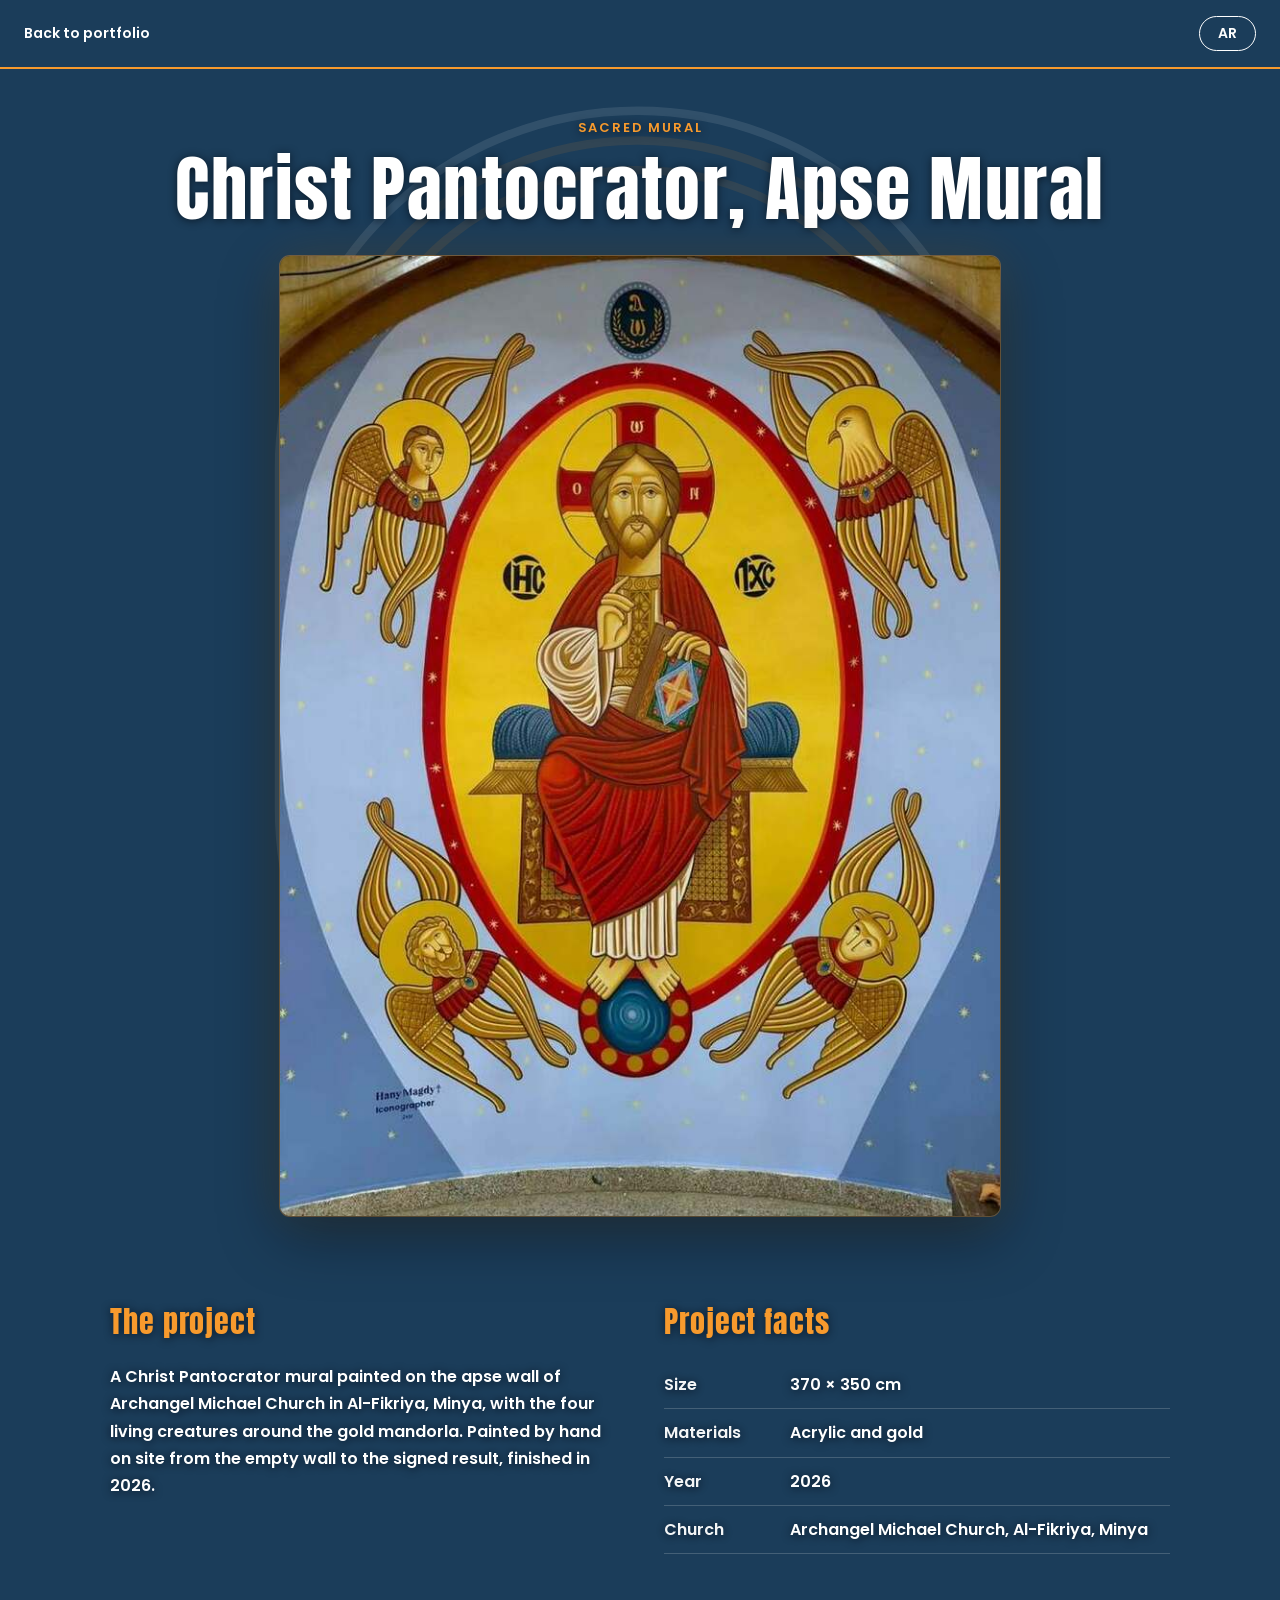
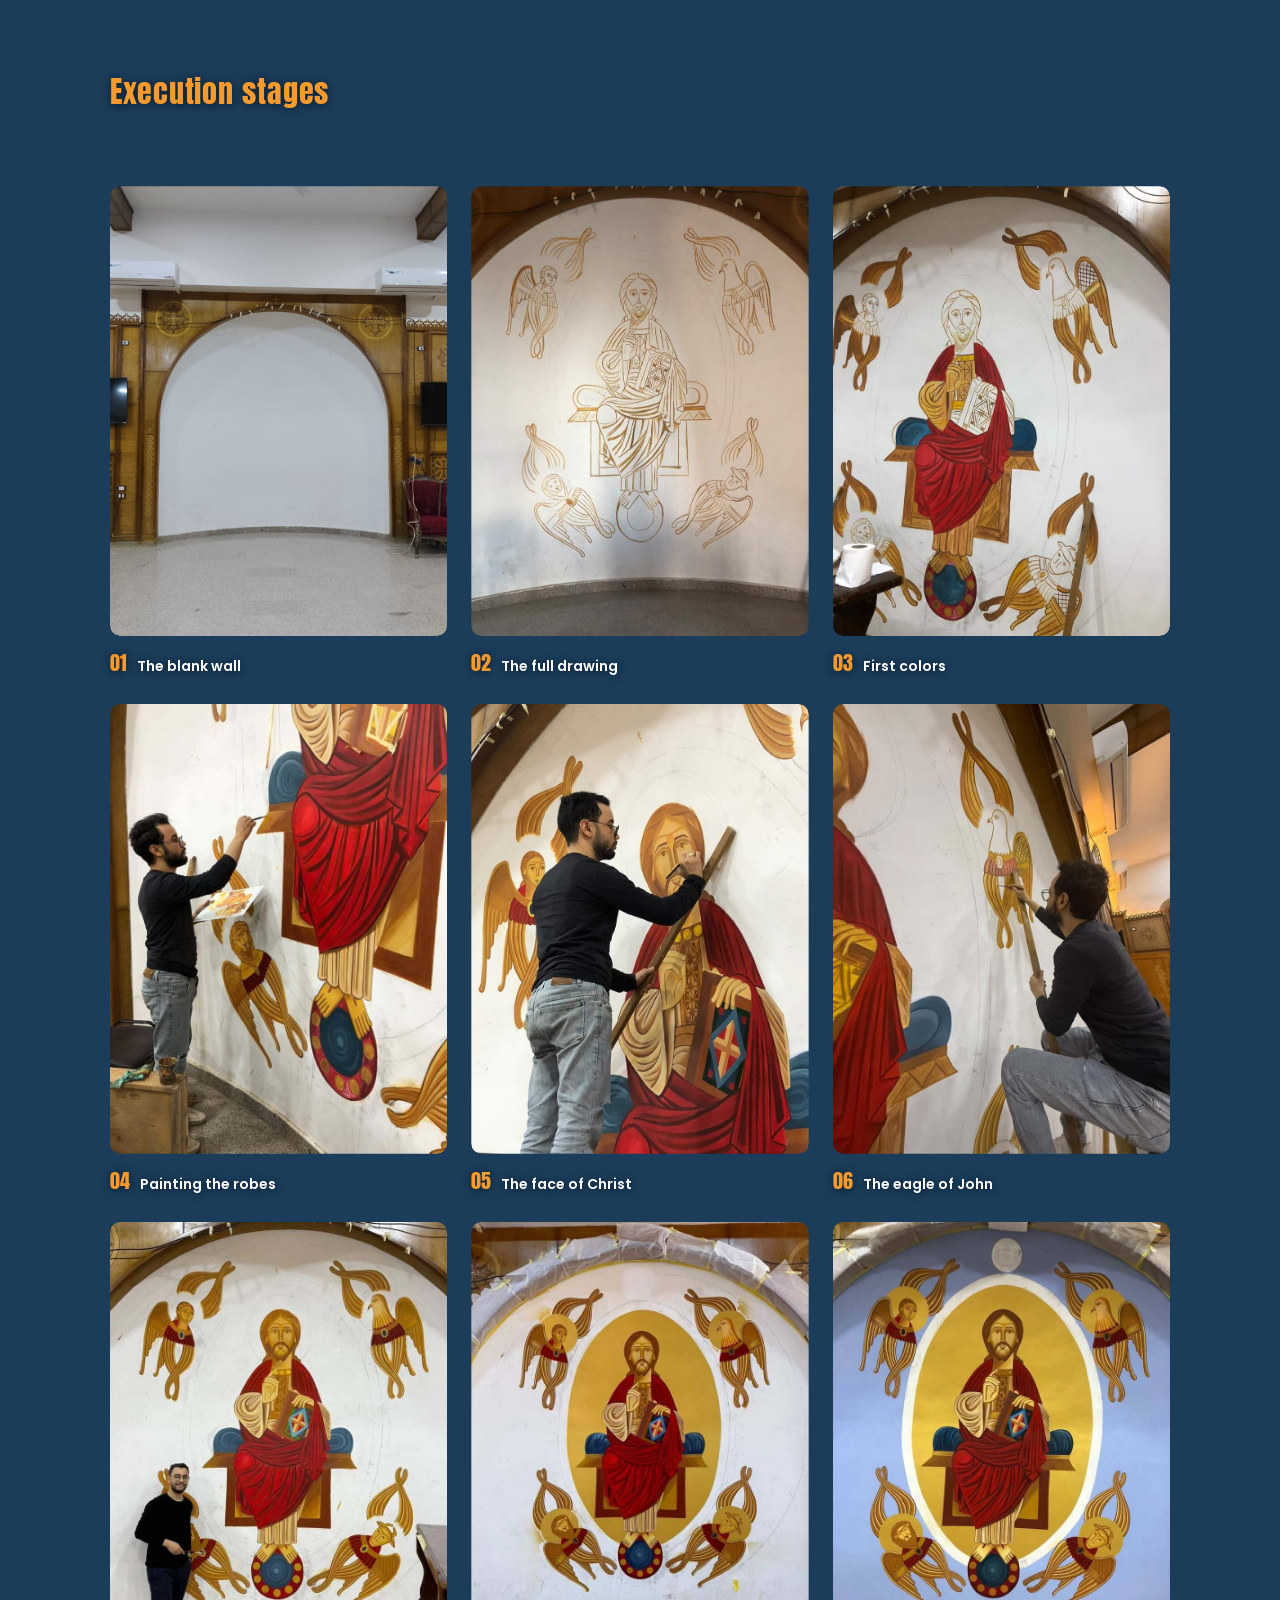
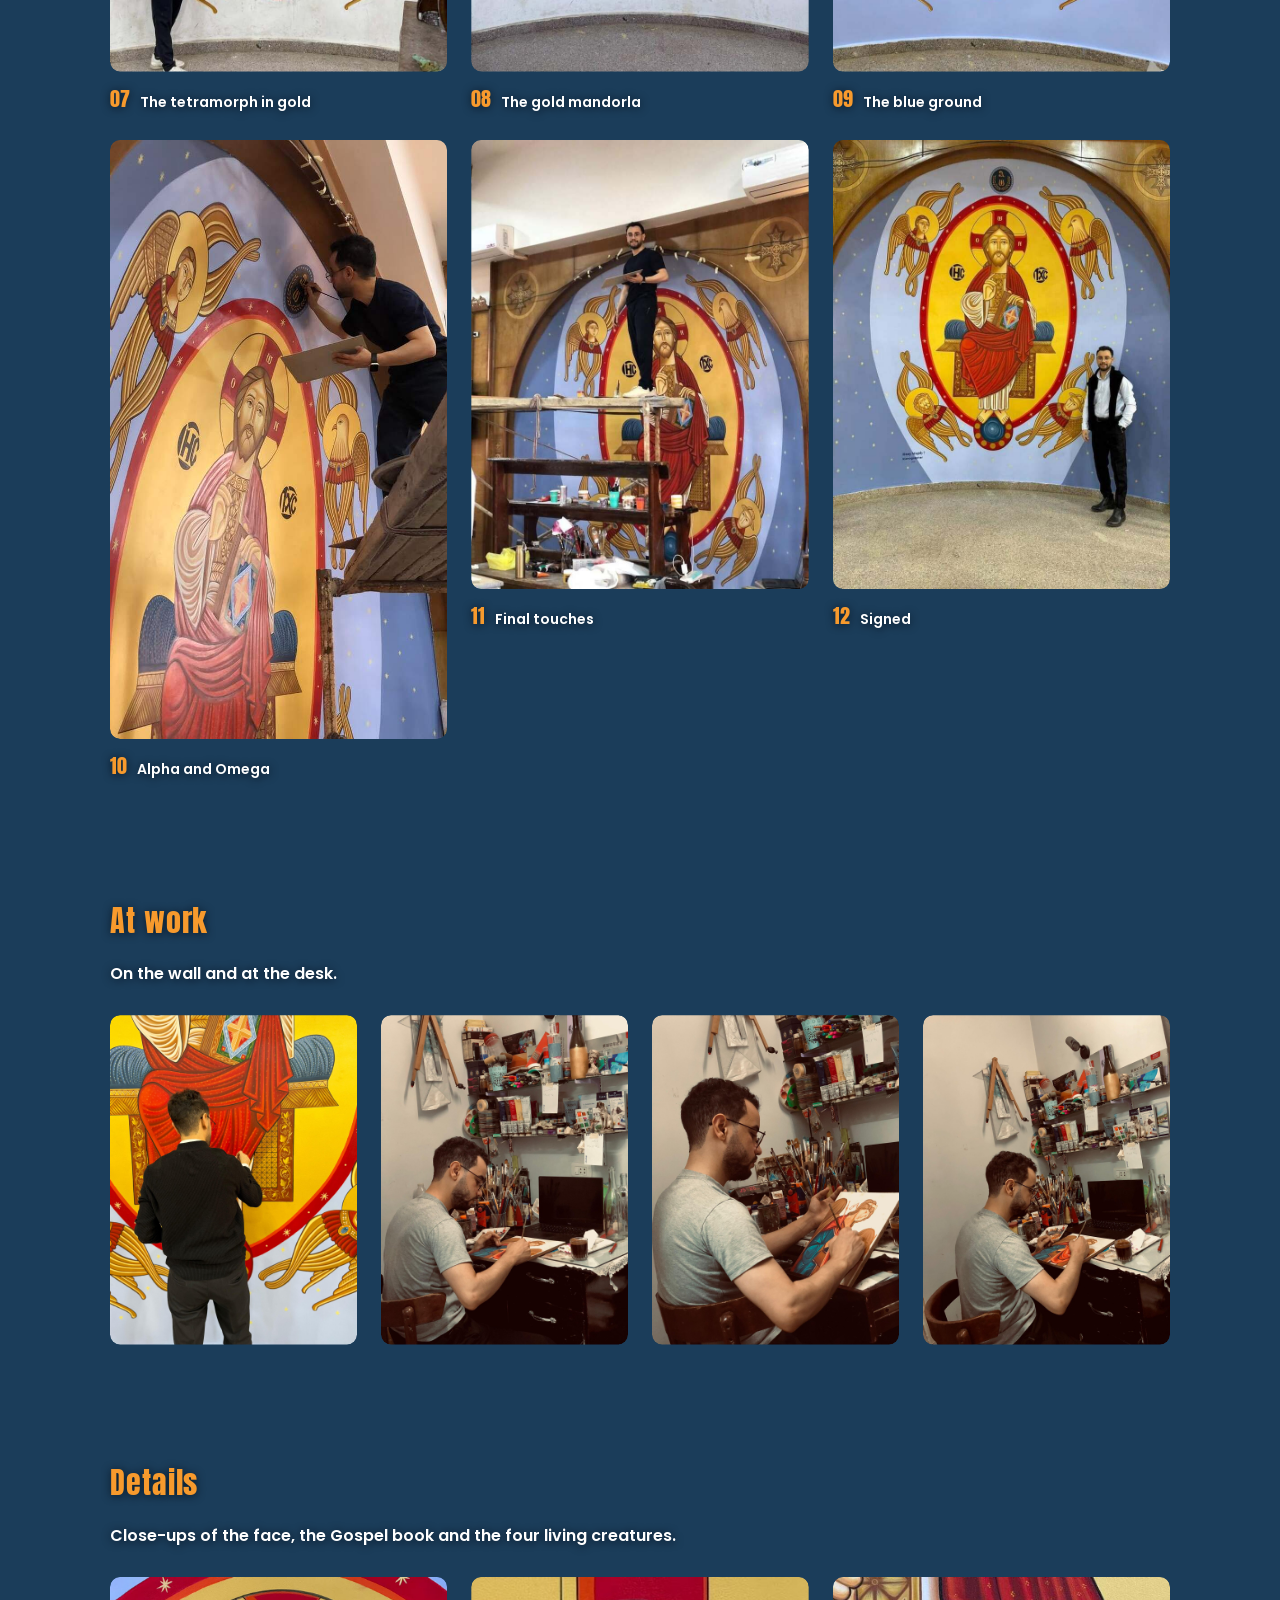
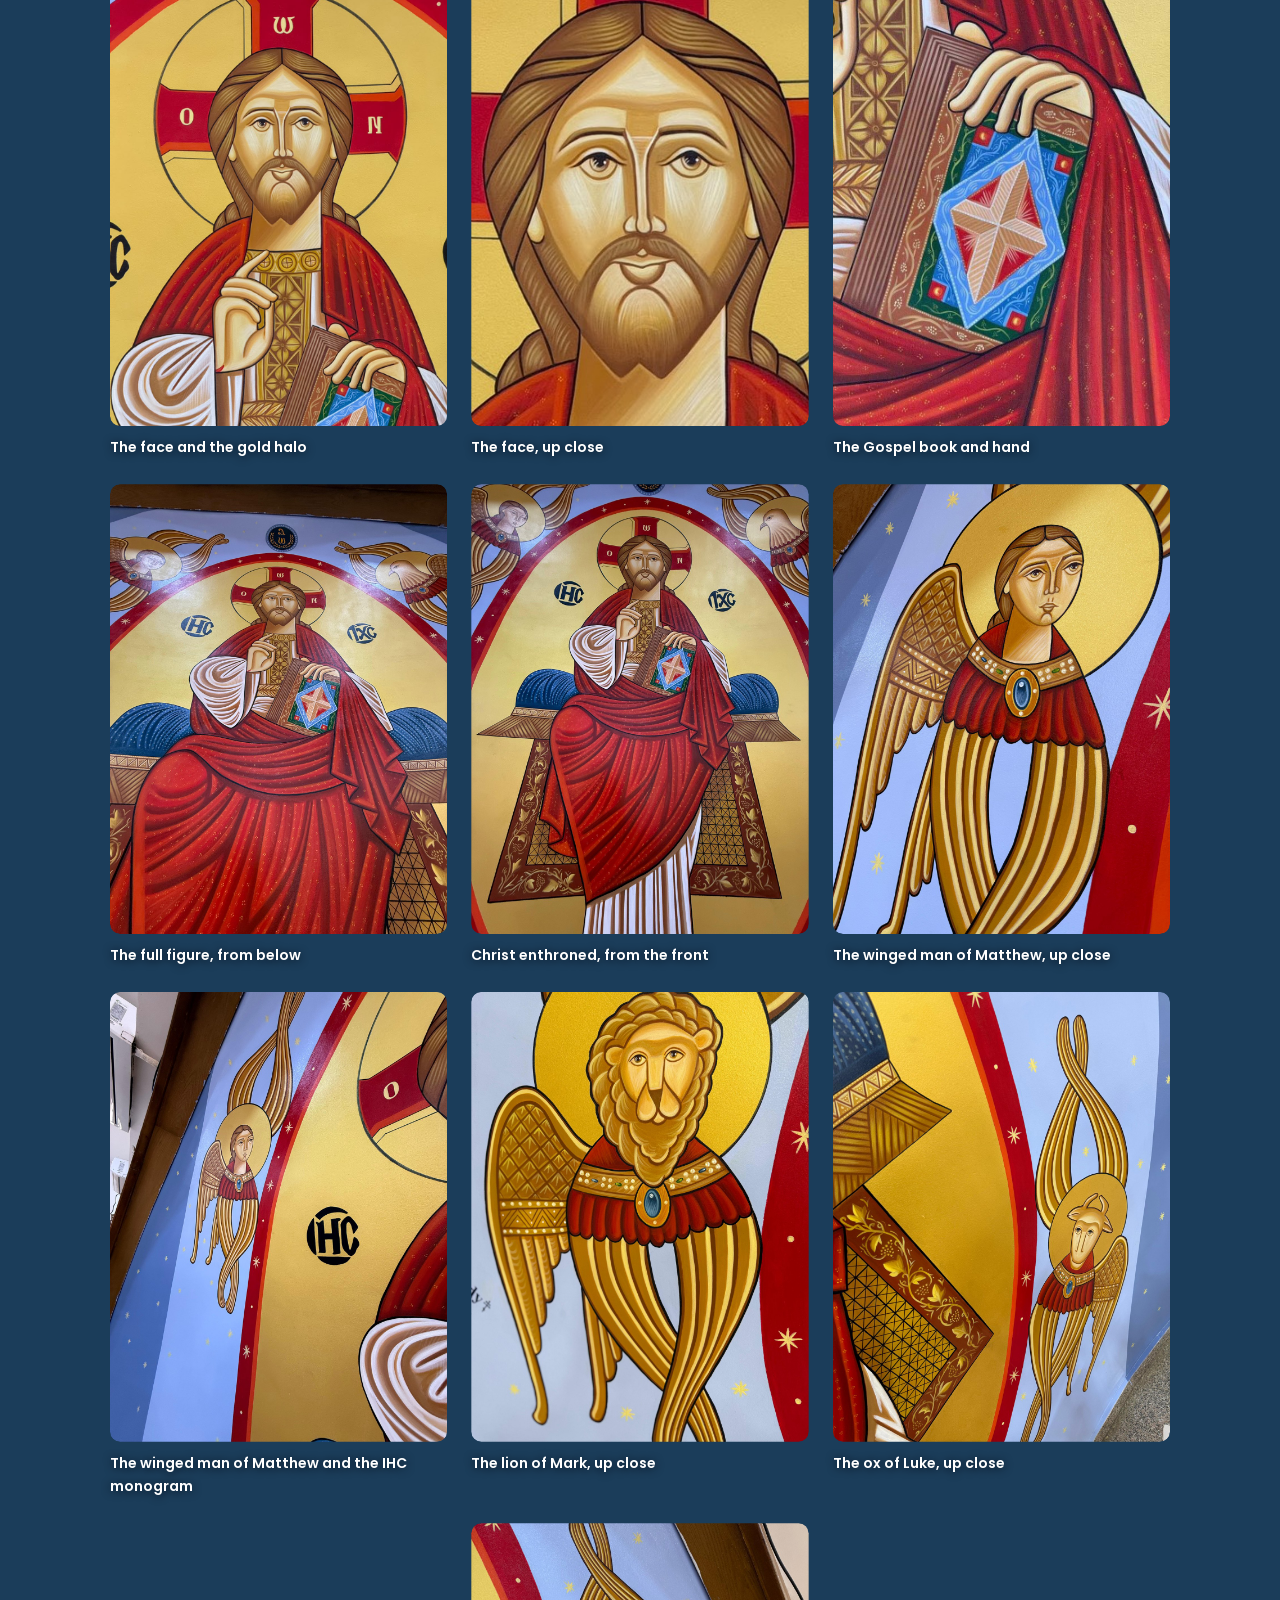
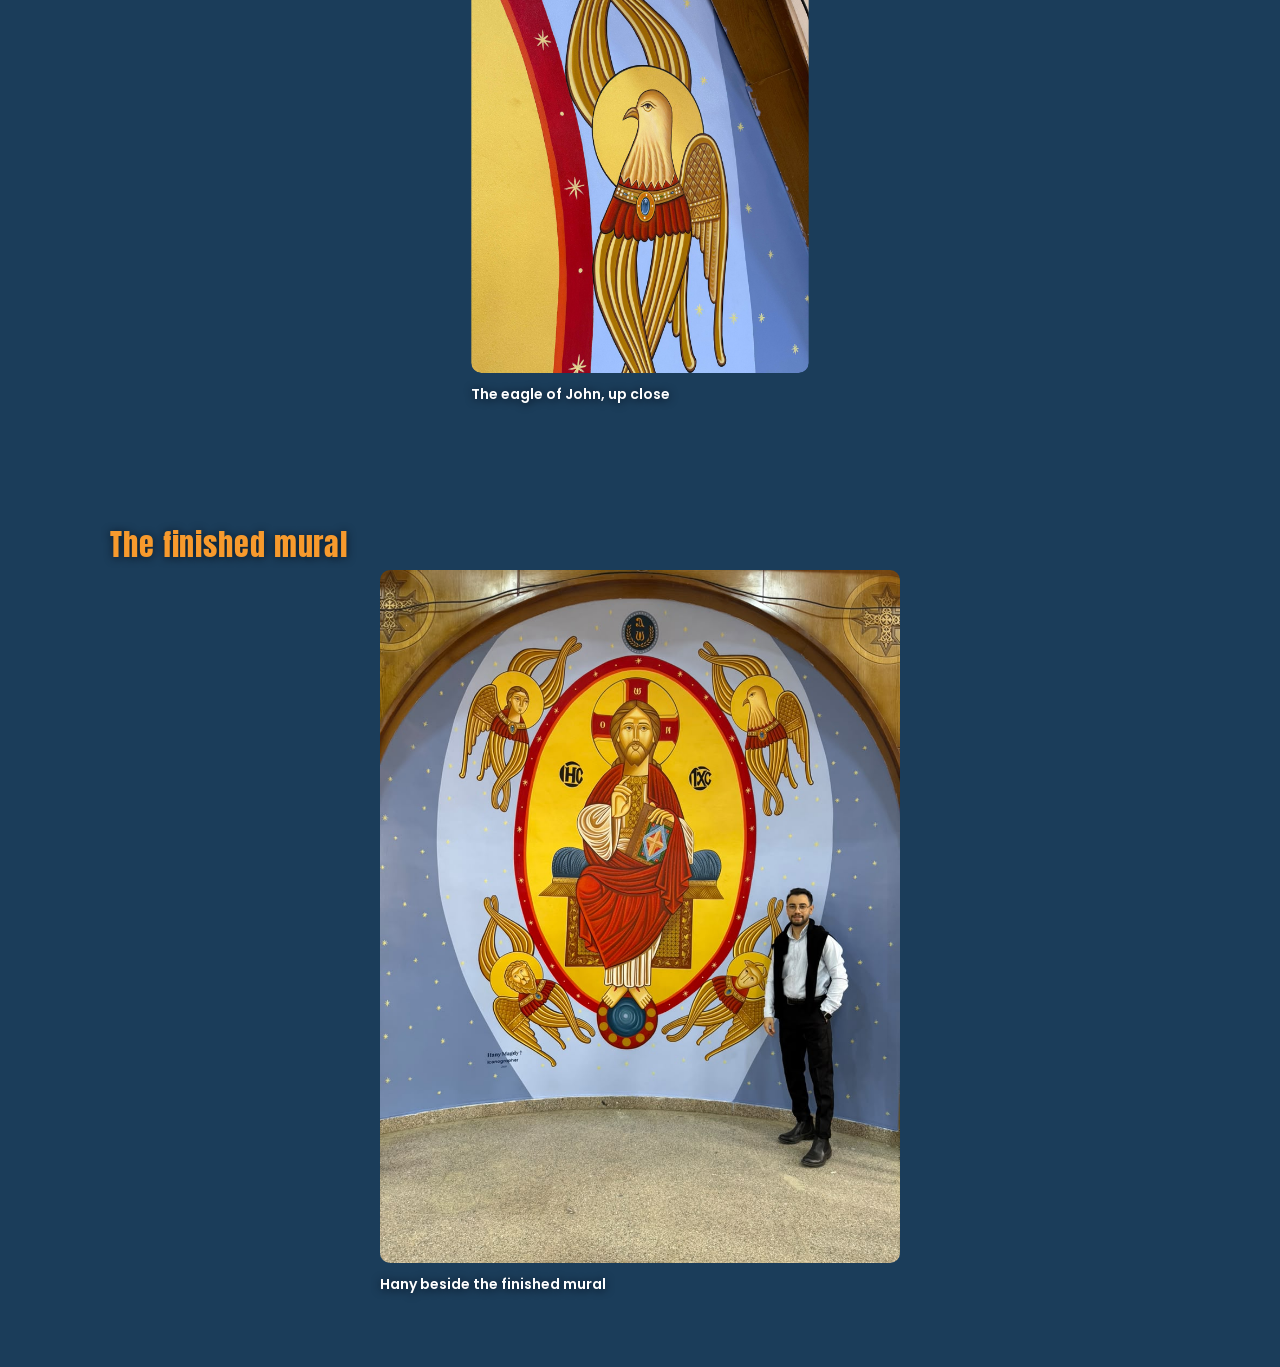
==== commit 08942fe4: "Pantocrator: name the four living creatures in the Details captions (Matthew, Mark, Luke, John)" ====
--- a/pantocrator/index.html
+++ b/pantocrator/index.html
@@ -48,7 +48,7 @@
 <section class="wrap fin"><h2 data-k="fin_h"></h2><figure><img loading="lazy" src="images/hf-mural.jpg" width="960" height="1280" alt="Hany Magdy next to the finished church mural"><figcaption data-k="with"></figcaption></figure></section>
 </main>
 <script>
-var T={"en": {"title": "Christ Pantocrator, Apse Mural", "kick": "Sacred Mural", "back": "Back to portfolio", "intro_h": "The project", "intro": "A Christ Pantocrator mural painted on the apse wall of Archangel Michael Church in Al-Fikriya, Minya, with the four living creatures around the gold mandorla. Painted by hand on site from the empty wall to the signed result, finished in 2026.", "facts_h": "Project facts", "size": "Size", "mat": "Materials", "year": "Year", "loc": "Church", "yv": "2026", "sv": "370 × 350 cm", "mv": "Acrylic and gold", "lv": "Archangel Michael Church, Al-Fikriya, Minya", "ph": "To be added by Hany", "st_h": "Execution stages", "st_s": "From the empty wall to the finished mural.", "dt_h": "Details", "wk_h": "At work", "wk_s": "On the wall and at the desk.", "dt_s": "Close-ups of the face, the Gospel book and the four living creatures.", "fin_h": "The finished mural", "with": "Hany beside the finished mural", "dcap": {"28": "The face and the gold halo", "29": "The face, up close", "27": "The Gospel book and hand", "31": "The full figure, from below", "32": "Christ enthroned, from the front", "33": "The winged man, up close", "34": "The winged man and the IHC monogram", "35": "The lion, up close", "36": "The ox, up close", "37": "The eagle, up close", "14": "The gold mandorla going in", "10": "The four living creatures in gold"}, "stages": ["The blank wall", "The full drawing", "First colors", "Painting the robes", "The face of Christ", "The eagle of John", "The tetramorph in gold", "The gold mandorla", "The blue ground", "Alpha and Omega", "Final touches", "Signed"]}, "ar": {"title": "المسيح ضابط الكل، جدارية الحنية", "kick": "جدارية مقدسة", "back": "العودة إلى الأعمال", "intro_h": "عن المشروع", "intro": "جدارية المسيح ضابط الكل مرسومة على جدار حنية كنيسة الملاك ميخائيل الفكرية بالمنيا، حولها الأحياء الأربعة حول الهالة الذهبية. رُسمت بالكامل بيدي في الموقع من الجدار الفارغ حتى التوقيع، وانتهت في 2026.", "facts_h": "بيانات المشروع", "size": "المقاس", "mat": "الخامات", "year": "السنة", "loc": "الكنيسة", "yv": "2026", "sv": "370 × 350 سم", "mv": "أكريليك وذهب", "lv": "كنيسة الملاك ميخائيل الفكرية، المنيا", "ph": "يضيفها هاني", "st_h": "مراحل التنفيذ", "st_s": "من الجدار الفارغ إلى الجدارية النهائية.", "dt_h": "التفاصيل", "wk_h": "أثناء العمل", "wk_s": "على الجدار وعلى المكتب.", "dt_s": "لقطات قريبة للوجه وكتاب الإنجيل والأحياء الأربعة.", "fin_h": "الجدارية بعد الانتهاء", "with": "بجانب الجدارية بعد الانتهاء", "dcap": {"28": "الوجه والهالة الذهبية", "29": "الوجه عن قرب", "27": "كتاب الإنجيل واليد", "31": "الشكل الكامل من الأسفل", "32": "المسيح على العرش من الأمام", "33": "الإنسان المجنّح عن قرب", "34": "الإنسان المجنّح وحرفا IHC", "35": "الأسد عن قرب", "36": "الثور عن قرب", "37": "النسر عن قرب", "14": "وضع الهالة الذهبية", "10": "الأحياء الأربعة بالذهب"}, "stages": ["الجدار الفارغ", "الرسم الكامل", "الألوان الأولى", "رسم الأردية", "وجه المسيح", "نسر يوحنا", "الأحياء الأربعة بالذهب", "الهالة الذهبية", "الخلفية الزرقاء", "الألف والياء", "اللمسات الأخيرة", "التوقيع"]}};
+var T={"en": {"title": "Christ Pantocrator, Apse Mural", "kick": "Sacred Mural", "back": "Back to portfolio", "intro_h": "The project", "intro": "A Christ Pantocrator mural painted on the apse wall of Archangel Michael Church in Al-Fikriya, Minya, with the four living creatures around the gold mandorla. Painted by hand on site from the empty wall to the signed result, finished in 2026.", "facts_h": "Project facts", "size": "Size", "mat": "Materials", "year": "Year", "loc": "Church", "yv": "2026", "sv": "370 × 350 cm", "mv": "Acrylic and gold", "lv": "Archangel Michael Church, Al-Fikriya, Minya", "ph": "To be added by Hany", "st_h": "Execution stages", "st_s": "From the empty wall to the finished mural.", "dt_h": "Details", "wk_h": "At work", "wk_s": "On the wall and at the desk.", "dt_s": "Close-ups of the face, the Gospel book and the four living creatures.", "fin_h": "The finished mural", "with": "Hany beside the finished mural", "dcap": {"28": "The face and the gold halo", "29": "The face, up close", "27": "The Gospel book and hand", "31": "The full figure, from below", "32": "Christ enthroned, from the front", "33": "The winged man of Matthew, up close", "34": "The winged man of Matthew and the IHC monogram", "35": "The lion of Mark, up close", "36": "The ox of Luke, up close", "37": "The eagle of John, up close", "14": "The gold mandorla going in", "10": "The four living creatures in gold"}, "stages": ["The blank wall", "The full drawing", "First colors", "Painting the robes", "The face of Christ", "The eagle of John", "The tetramorph in gold", "The gold mandorla", "The blue ground", "Alpha and Omega", "Final touches", "Signed"]}, "ar": {"title": "المسيح ضابط الكل، جدارية الحنية", "kick": "جدارية مقدسة", "back": "العودة إلى الأعمال", "intro_h": "عن المشروع", "intro": "جدارية المسيح ضابط الكل مرسومة على جدار حنية كنيسة الملاك ميخائيل الفكرية بالمنيا، حولها الأحياء الأربعة حول الهالة الذهبية. رُسمت بالكامل بيدي في الموقع من الجدار الفارغ حتى التوقيع، وانتهت في 2026.", "facts_h": "بيانات المشروع", "size": "المقاس", "mat": "الخامات", "year": "السنة", "loc": "الكنيسة", "yv": "2026", "sv": "370 × 350 سم", "mv": "أكريليك وذهب", "lv": "كنيسة الملاك ميخائيل الفكرية، المنيا", "ph": "يضيفها هاني", "st_h": "مراحل التنفيذ", "st_s": "من الجدار الفارغ إلى الجدارية النهائية.", "dt_h": "التفاصيل", "wk_h": "أثناء العمل", "wk_s": "على الجدار وعلى المكتب.", "dt_s": "لقطات قريبة للوجه وكتاب الإنجيل والأحياء الأربعة.", "fin_h": "الجدارية بعد الانتهاء", "with": "بجانب الجدارية بعد الانتهاء", "dcap": {"28": "الوجه والهالة الذهبية", "29": "الوجه عن قرب", "27": "كتاب الإنجيل واليد", "31": "الشكل الكامل من الأسفل", "32": "المسيح على العرش من الأمام", "33": "إنسان متى المجنّح عن قرب", "34": "إنسان متى المجنّح وحرفا IHC", "35": "أسد مرقس عن قرب", "36": "ثور لوقا عن قرب", "37": "نسر يوحنا عن قرب", "14": "وضع الهالة الذهبية", "10": "الأحياء الأربعة بالذهب"}, "stages": ["الجدار الفارغ", "الرسم الكامل", "الألوان الأولى", "رسم الأردية", "وجه المسيح", "نسر يوحنا", "الأحياء الأربعة بالذهب", "الهالة الذهبية", "الخلفية الزرقاء", "الألف والياء", "اللمسات الأخيرة", "التوقيع"]}};
 var lang=localStorage.getItem('lang')==='ar'?'ar':'en';
 function apply(){var t=T[lang],d=document.documentElement;d.lang=lang;d.dir=lang==='ar'?'rtl':'ltr';
 document.title=t.title+' | Hany Magdy';
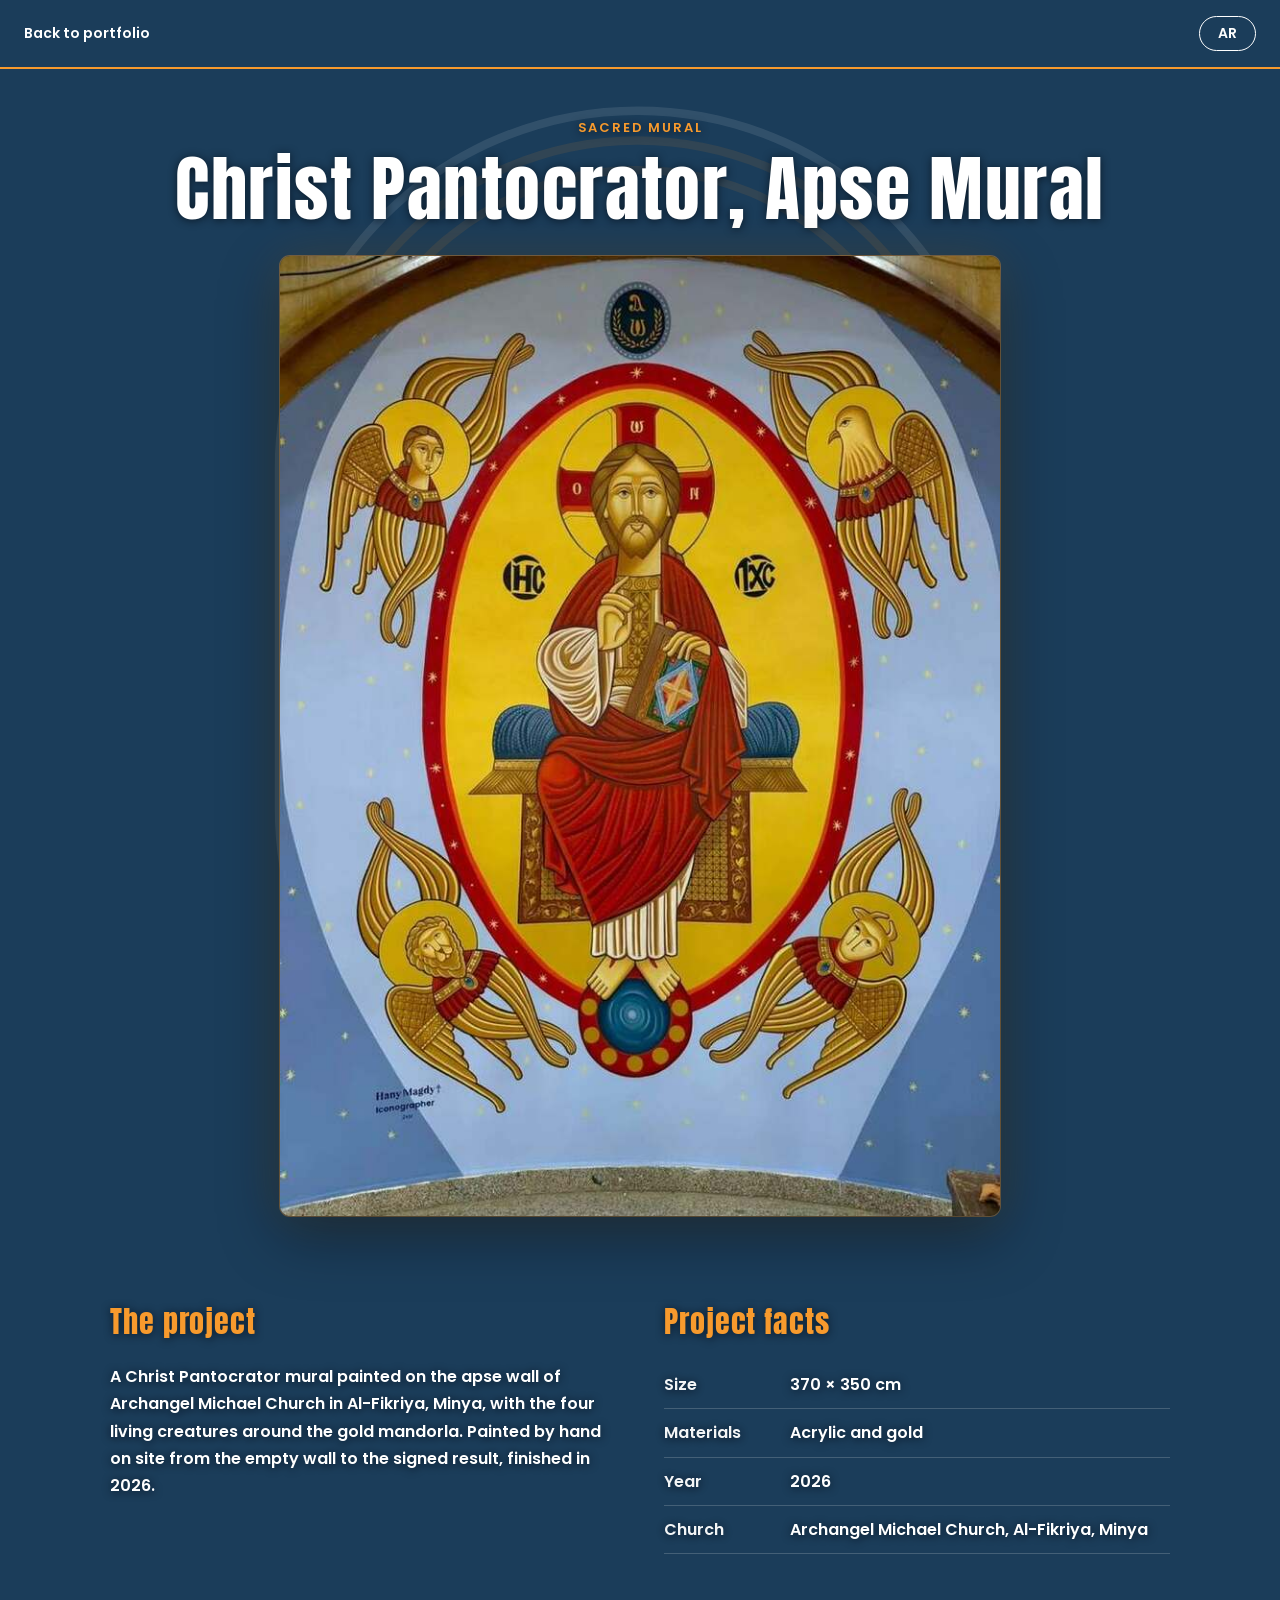
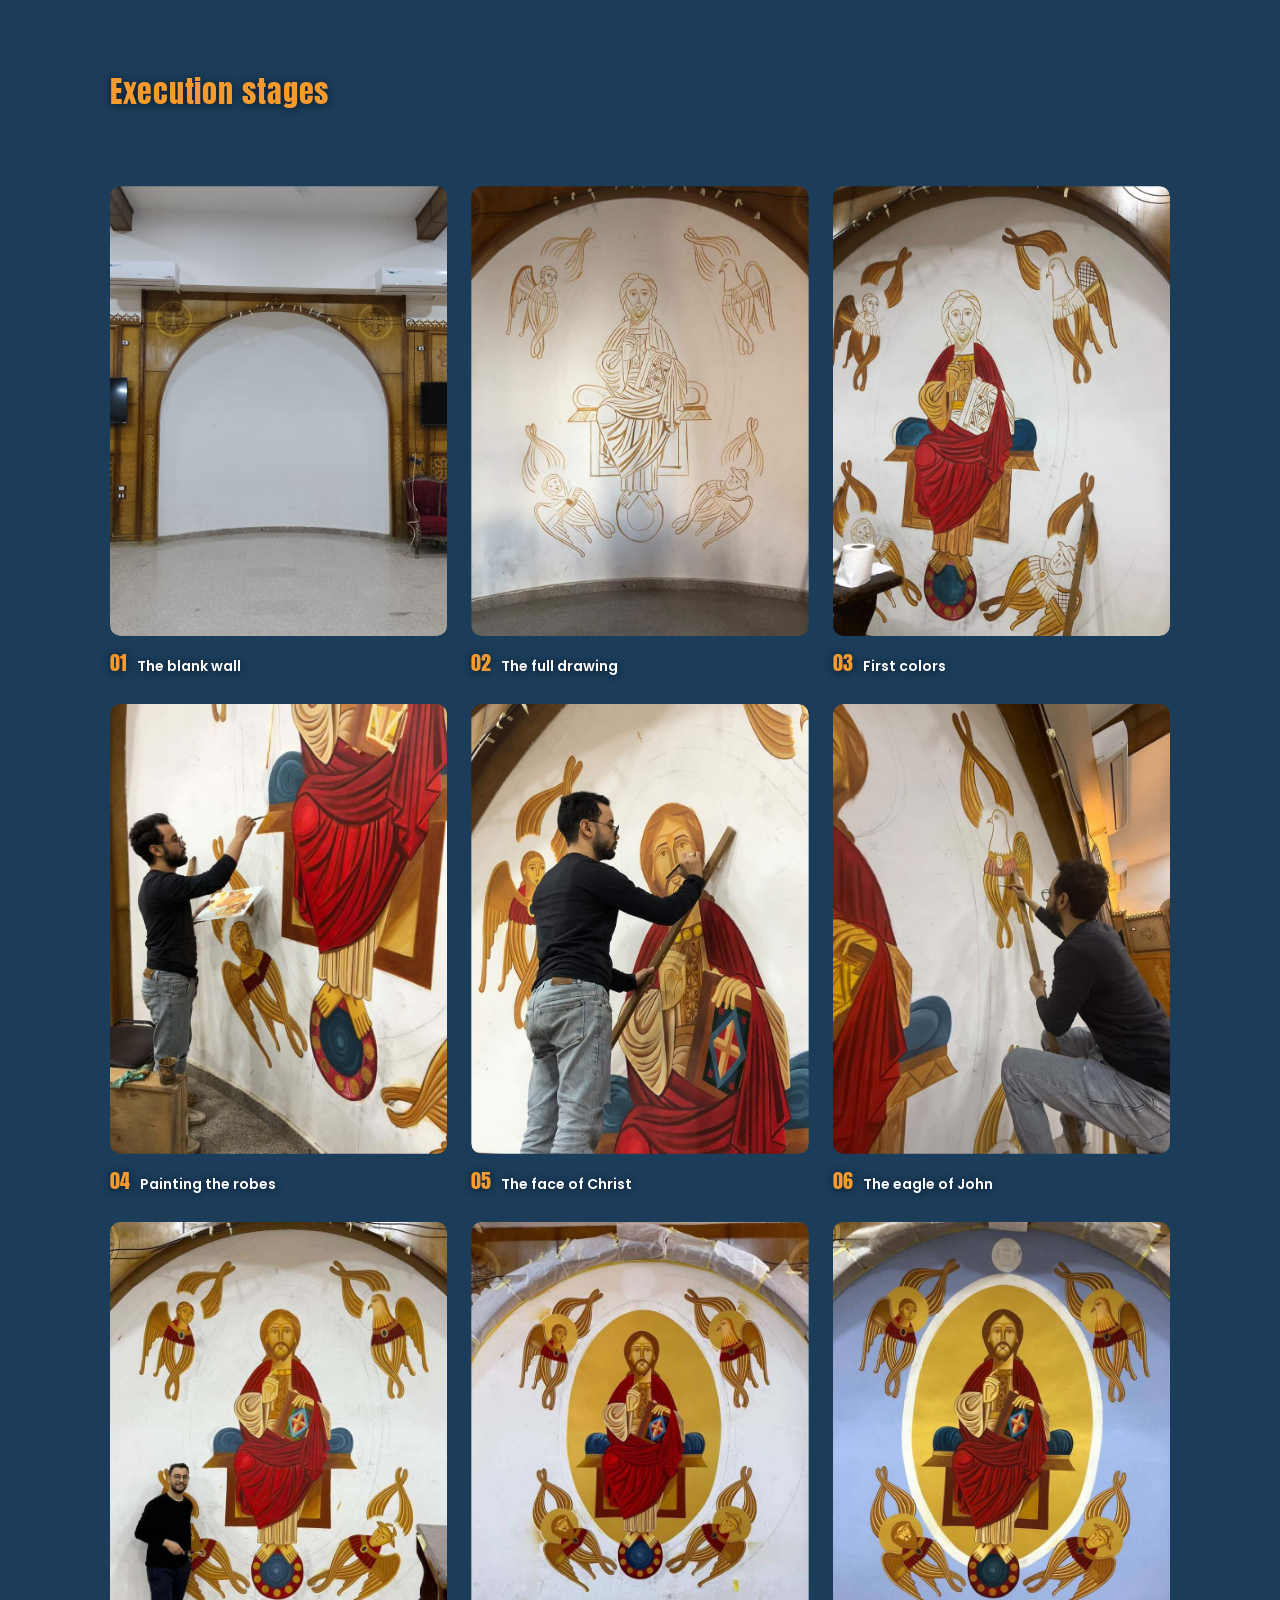
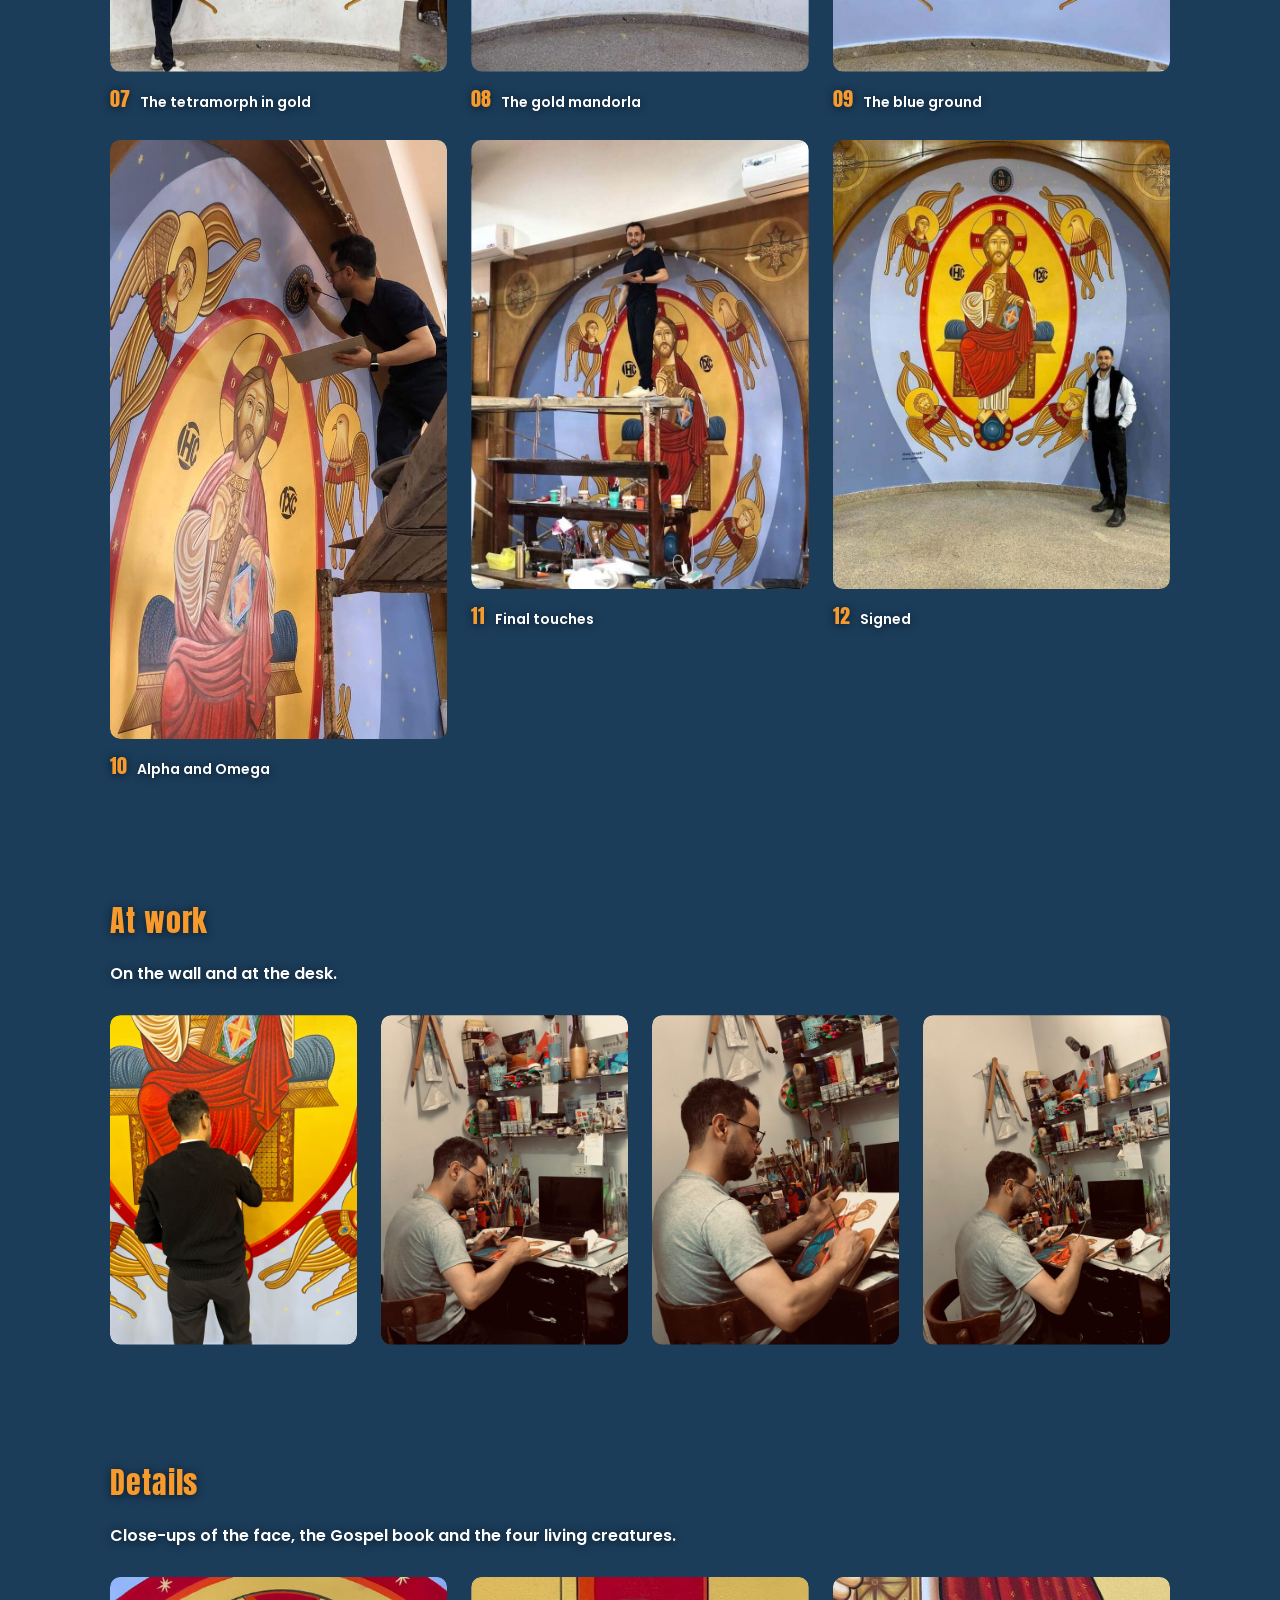
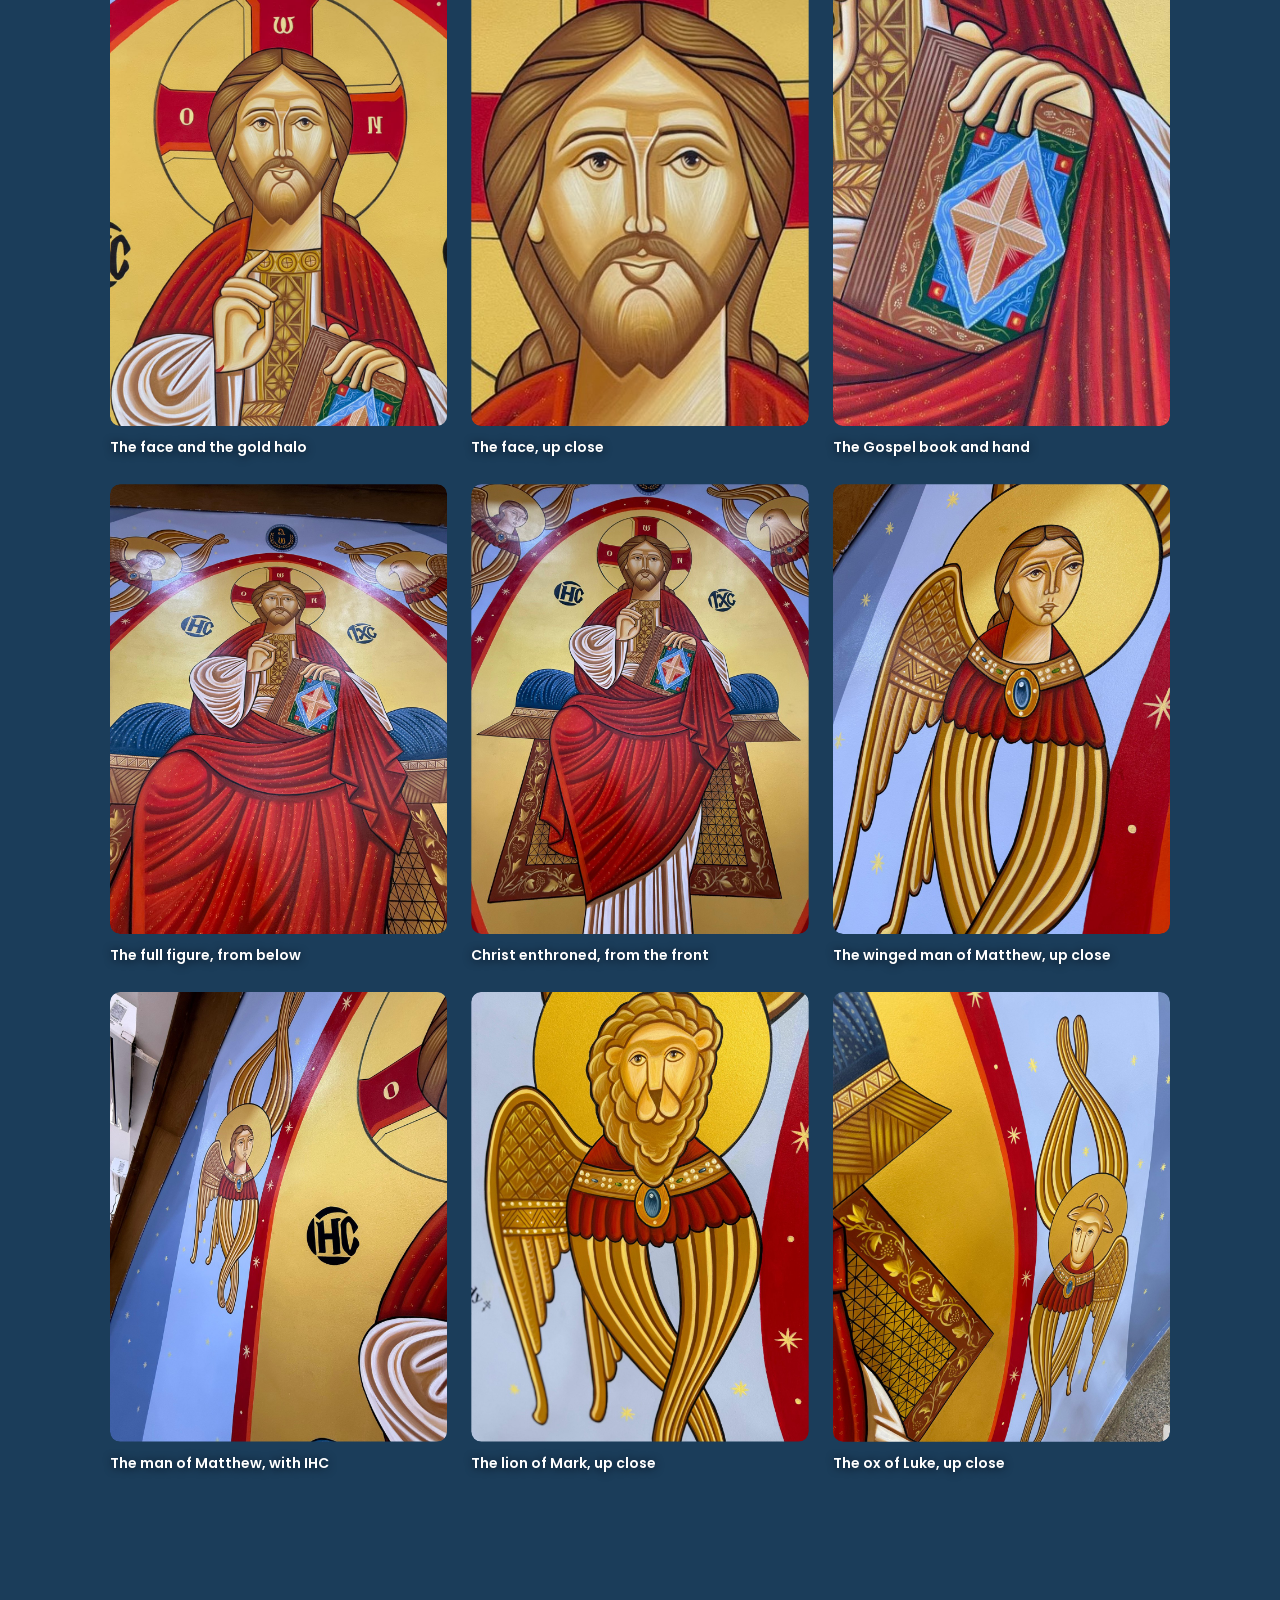
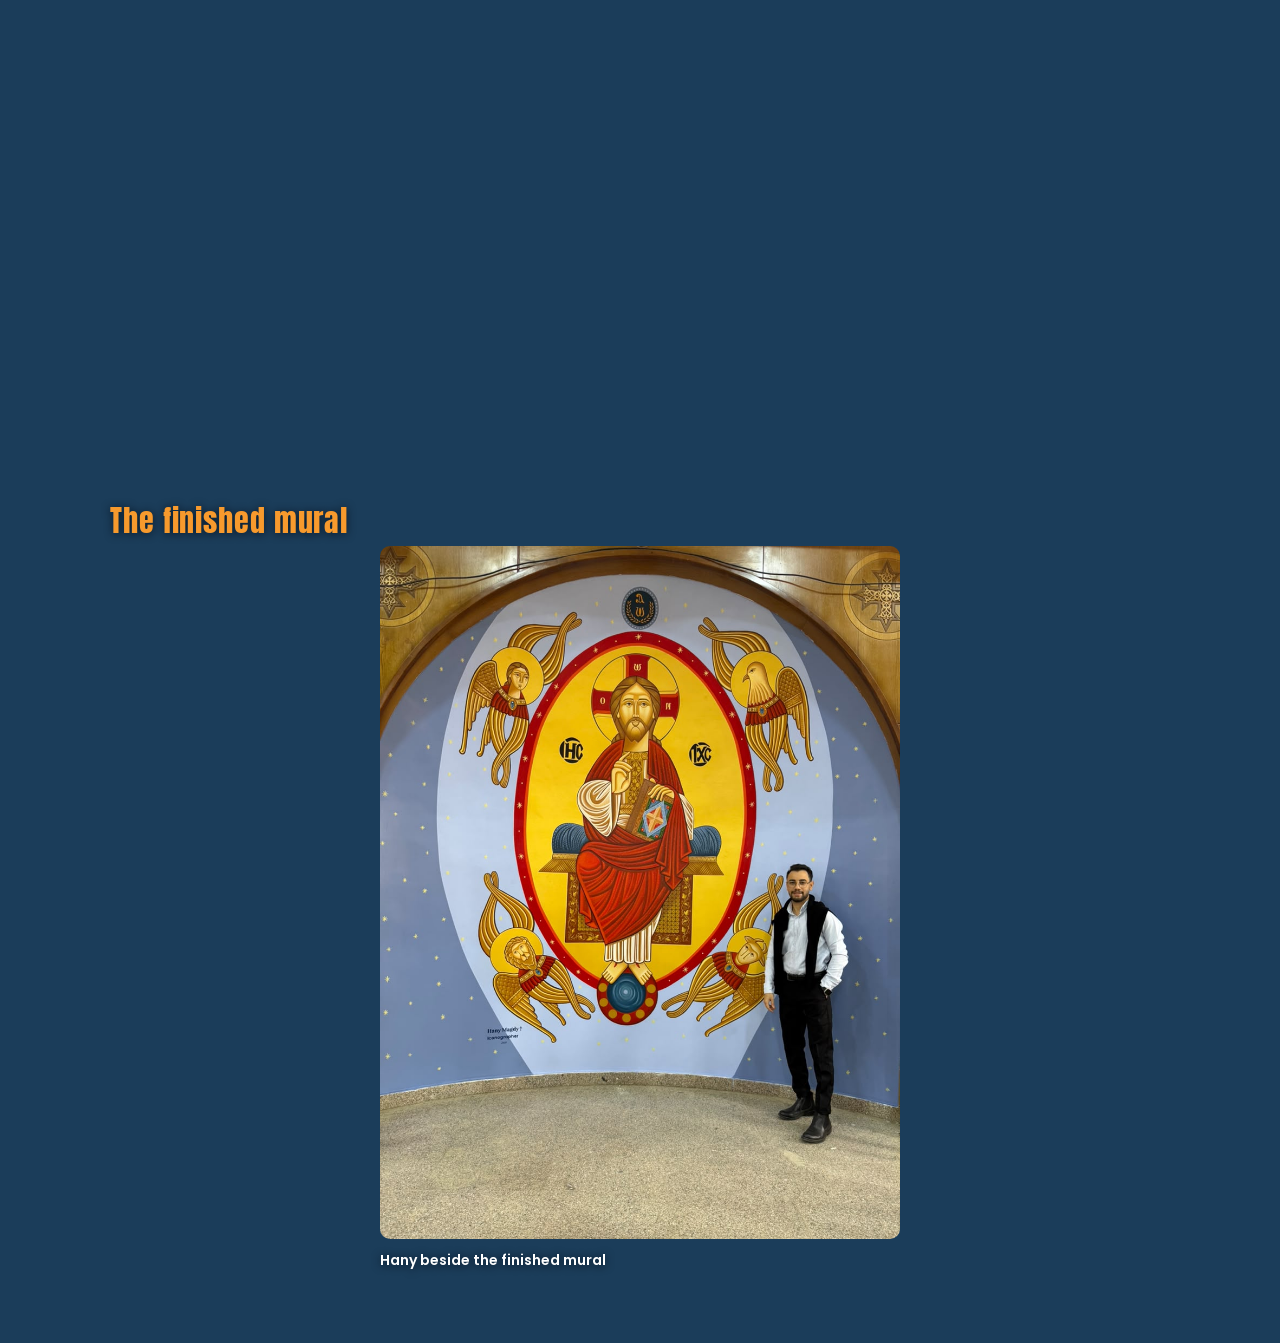
==== commit ed31254c: "Pantocrator: shorten one caption so it stays on one line" ====
--- a/pantocrator/index.html
+++ b/pantocrator/index.html
@@ -48,7 +48,7 @@
 <section class="wrap fin"><h2 data-k="fin_h"></h2><figure><img loading="lazy" src="images/hf-mural.jpg" width="960" height="1280" alt="Hany Magdy next to the finished church mural"><figcaption data-k="with"></figcaption></figure></section>
 </main>
 <script>
-var T={"en": {"title": "Christ Pantocrator, Apse Mural", "kick": "Sacred Mural", "back": "Back to portfolio", "intro_h": "The project", "intro": "A Christ Pantocrator mural painted on the apse wall of Archangel Michael Church in Al-Fikriya, Minya, with the four living creatures around the gold mandorla. Painted by hand on site from the empty wall to the signed result, finished in 2026.", "facts_h": "Project facts", "size": "Size", "mat": "Materials", "year": "Year", "loc": "Church", "yv": "2026", "sv": "370 × 350 cm", "mv": "Acrylic and gold", "lv": "Archangel Michael Church, Al-Fikriya, Minya", "ph": "To be added by Hany", "st_h": "Execution stages", "st_s": "From the empty wall to the finished mural.", "dt_h": "Details", "wk_h": "At work", "wk_s": "On the wall and at the desk.", "dt_s": "Close-ups of the face, the Gospel book and the four living creatures.", "fin_h": "The finished mural", "with": "Hany beside the finished mural", "dcap": {"28": "The face and the gold halo", "29": "The face, up close", "27": "The Gospel book and hand", "31": "The full figure, from below", "32": "Christ enthroned, from the front", "33": "The winged man of Matthew, up close", "34": "The winged man of Matthew and the IHC monogram", "35": "The lion of Mark, up close", "36": "The ox of Luke, up close", "37": "The eagle of John, up close", "14": "The gold mandorla going in", "10": "The four living creatures in gold"}, "stages": ["The blank wall", "The full drawing", "First colors", "Painting the robes", "The face of Christ", "The eagle of John", "The tetramorph in gold", "The gold mandorla", "The blue ground", "Alpha and Omega", "Final touches", "Signed"]}, "ar": {"title": "المسيح ضابط الكل، جدارية الحنية", "kick": "جدارية مقدسة", "back": "العودة إلى الأعمال", "intro_h": "عن المشروع", "intro": "جدارية المسيح ضابط الكل مرسومة على جدار حنية كنيسة الملاك ميخائيل الفكرية بالمنيا، حولها الأحياء الأربعة حول الهالة الذهبية. رُسمت بالكامل بيدي في الموقع من الجدار الفارغ حتى التوقيع، وانتهت في 2026.", "facts_h": "بيانات المشروع", "size": "المقاس", "mat": "الخامات", "year": "السنة", "loc": "الكنيسة", "yv": "2026", "sv": "370 × 350 سم", "mv": "أكريليك وذهب", "lv": "كنيسة الملاك ميخائيل الفكرية، المنيا", "ph": "يضيفها هاني", "st_h": "مراحل التنفيذ", "st_s": "من الجدار الفارغ إلى الجدارية النهائية.", "dt_h": "التفاصيل", "wk_h": "أثناء العمل", "wk_s": "على الجدار وعلى المكتب.", "dt_s": "لقطات قريبة للوجه وكتاب الإنجيل والأحياء الأربعة.", "fin_h": "الجدارية بعد الانتهاء", "with": "بجانب الجدارية بعد الانتهاء", "dcap": {"28": "الوجه والهالة الذهبية", "29": "الوجه عن قرب", "27": "كتاب الإنجيل واليد", "31": "الشكل الكامل من الأسفل", "32": "المسيح على العرش من الأمام", "33": "إنسان متى المجنّح عن قرب", "34": "إنسان متى المجنّح وحرفا IHC", "35": "أسد مرقس عن قرب", "36": "ثور لوقا عن قرب", "37": "نسر يوحنا عن قرب", "14": "وضع الهالة الذهبية", "10": "الأحياء الأربعة بالذهب"}, "stages": ["الجدار الفارغ", "الرسم الكامل", "الألوان الأولى", "رسم الأردية", "وجه المسيح", "نسر يوحنا", "الأحياء الأربعة بالذهب", "الهالة الذهبية", "الخلفية الزرقاء", "الألف والياء", "اللمسات الأخيرة", "التوقيع"]}};
+var T={"en": {"title": "Christ Pantocrator, Apse Mural", "kick": "Sacred Mural", "back": "Back to portfolio", "intro_h": "The project", "intro": "A Christ Pantocrator mural painted on the apse wall of Archangel Michael Church in Al-Fikriya, Minya, with the four living creatures around the gold mandorla. Painted by hand on site from the empty wall to the signed result, finished in 2026.", "facts_h": "Project facts", "size": "Size", "mat": "Materials", "year": "Year", "loc": "Church", "yv": "2026", "sv": "370 × 350 cm", "mv": "Acrylic and gold", "lv": "Archangel Michael Church, Al-Fikriya, Minya", "ph": "To be added by Hany", "st_h": "Execution stages", "st_s": "From the empty wall to the finished mural.", "dt_h": "Details", "wk_h": "At work", "wk_s": "On the wall and at the desk.", "dt_s": "Close-ups of the face, the Gospel book and the four living creatures.", "fin_h": "The finished mural", "with": "Hany beside the finished mural", "dcap": {"28": "The face and the gold halo", "29": "The face, up close", "27": "The Gospel book and hand", "31": "The full figure, from below", "32": "Christ enthroned, from the front", "33": "The winged man of Matthew, up close", "34": "The man of Matthew, with IHC", "35": "The lion of Mark, up close", "36": "The ox of Luke, up close", "37": "The eagle of John, up close", "14": "The gold mandorla going in", "10": "The four living creatures in gold"}, "stages": ["The blank wall", "The full drawing", "First colors", "Painting the robes", "The face of Christ", "The eagle of John", "The tetramorph in gold", "The gold mandorla", "The blue ground", "Alpha and Omega", "Final touches", "Signed"]}, "ar": {"title": "المسيح ضابط الكل، جدارية الحنية", "kick": "جدارية مقدسة", "back": "العودة إلى الأعمال", "intro_h": "عن المشروع", "intro": "جدارية المسيح ضابط الكل مرسومة على جدار حنية كنيسة الملاك ميخائيل الفكرية بالمنيا، حولها الأحياء الأربعة حول الهالة الذهبية. رُسمت بالكامل بيدي في الموقع من الجدار الفارغ حتى التوقيع، وانتهت في 2026.", "facts_h": "بيانات المشروع", "size": "المقاس", "mat": "الخامات", "year": "السنة", "loc": "الكنيسة", "yv": "2026", "sv": "370 × 350 سم", "mv": "أكريليك وذهب", "lv": "كنيسة الملاك ميخائيل الفكرية، المنيا", "ph": "يضيفها هاني", "st_h": "مراحل التنفيذ", "st_s": "من الجدار الفارغ إلى الجدارية النهائية.", "dt_h": "التفاصيل", "wk_h": "أثناء العمل", "wk_s": "على الجدار وعلى المكتب.", "dt_s": "لقطات قريبة للوجه وكتاب الإنجيل والأحياء الأربعة.", "fin_h": "الجدارية بعد الانتهاء", "with": "بجانب الجدارية بعد الانتهاء", "dcap": {"28": "الوجه والهالة الذهبية", "29": "الوجه عن قرب", "27": "كتاب الإنجيل واليد", "31": "الشكل الكامل من الأسفل", "32": "المسيح على العرش من الأمام", "33": "إنسان متى المجنّح عن قرب", "34": "إنسان متى المجنّح وحرفا IHC", "35": "أسد مرقس عن قرب", "36": "ثور لوقا عن قرب", "37": "نسر يوحنا عن قرب", "14": "وضع الهالة الذهبية", "10": "الأحياء الأربعة بالذهب"}, "stages": ["الجدار الفارغ", "الرسم الكامل", "الألوان الأولى", "رسم الأردية", "وجه المسيح", "نسر يوحنا", "الأحياء الأربعة بالذهب", "الهالة الذهبية", "الخلفية الزرقاء", "الألف والياء", "اللمسات الأخيرة", "التوقيع"]}};
 var lang=localStorage.getItem('lang')==='ar'?'ar':'en';
 function apply(){var t=T[lang],d=document.documentElement;d.lang=lang;d.dir=lang==='ar'?'rtl':'ltr';
 document.title=t.title+' | Hany Magdy';
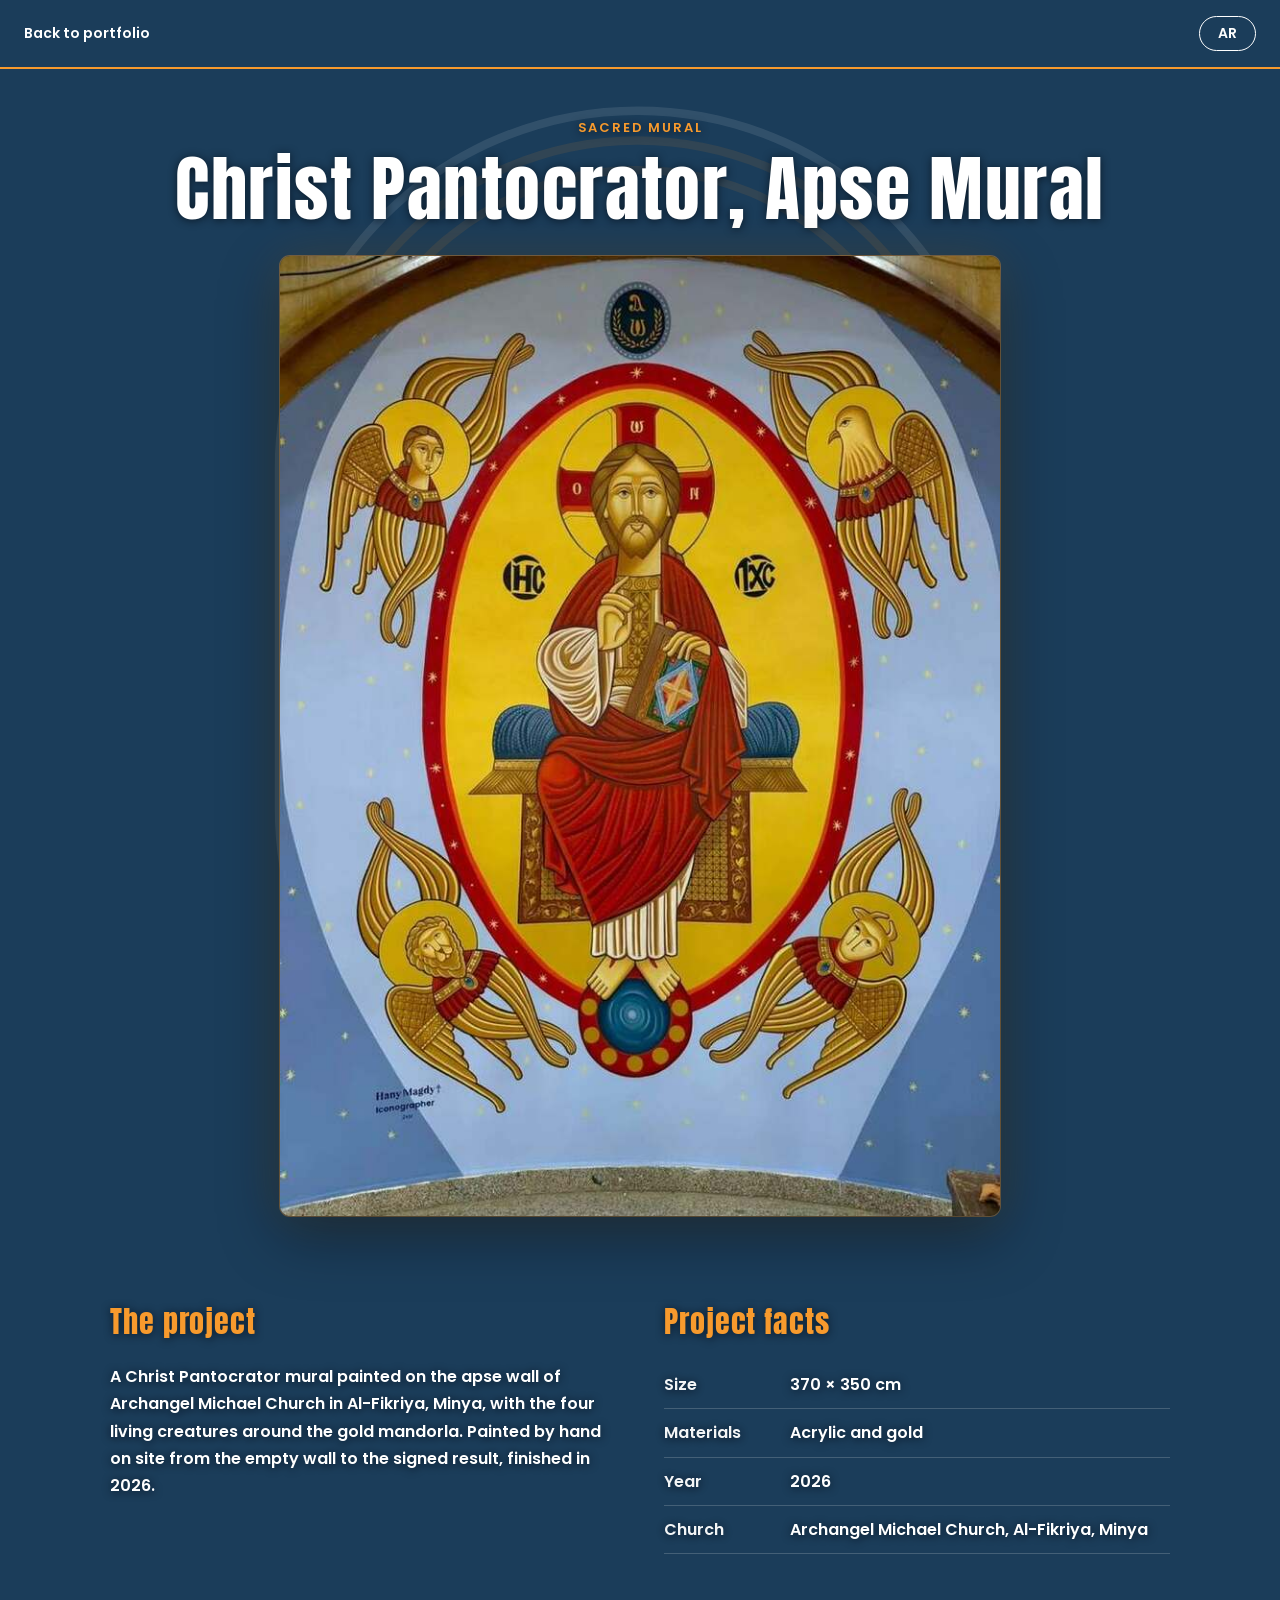
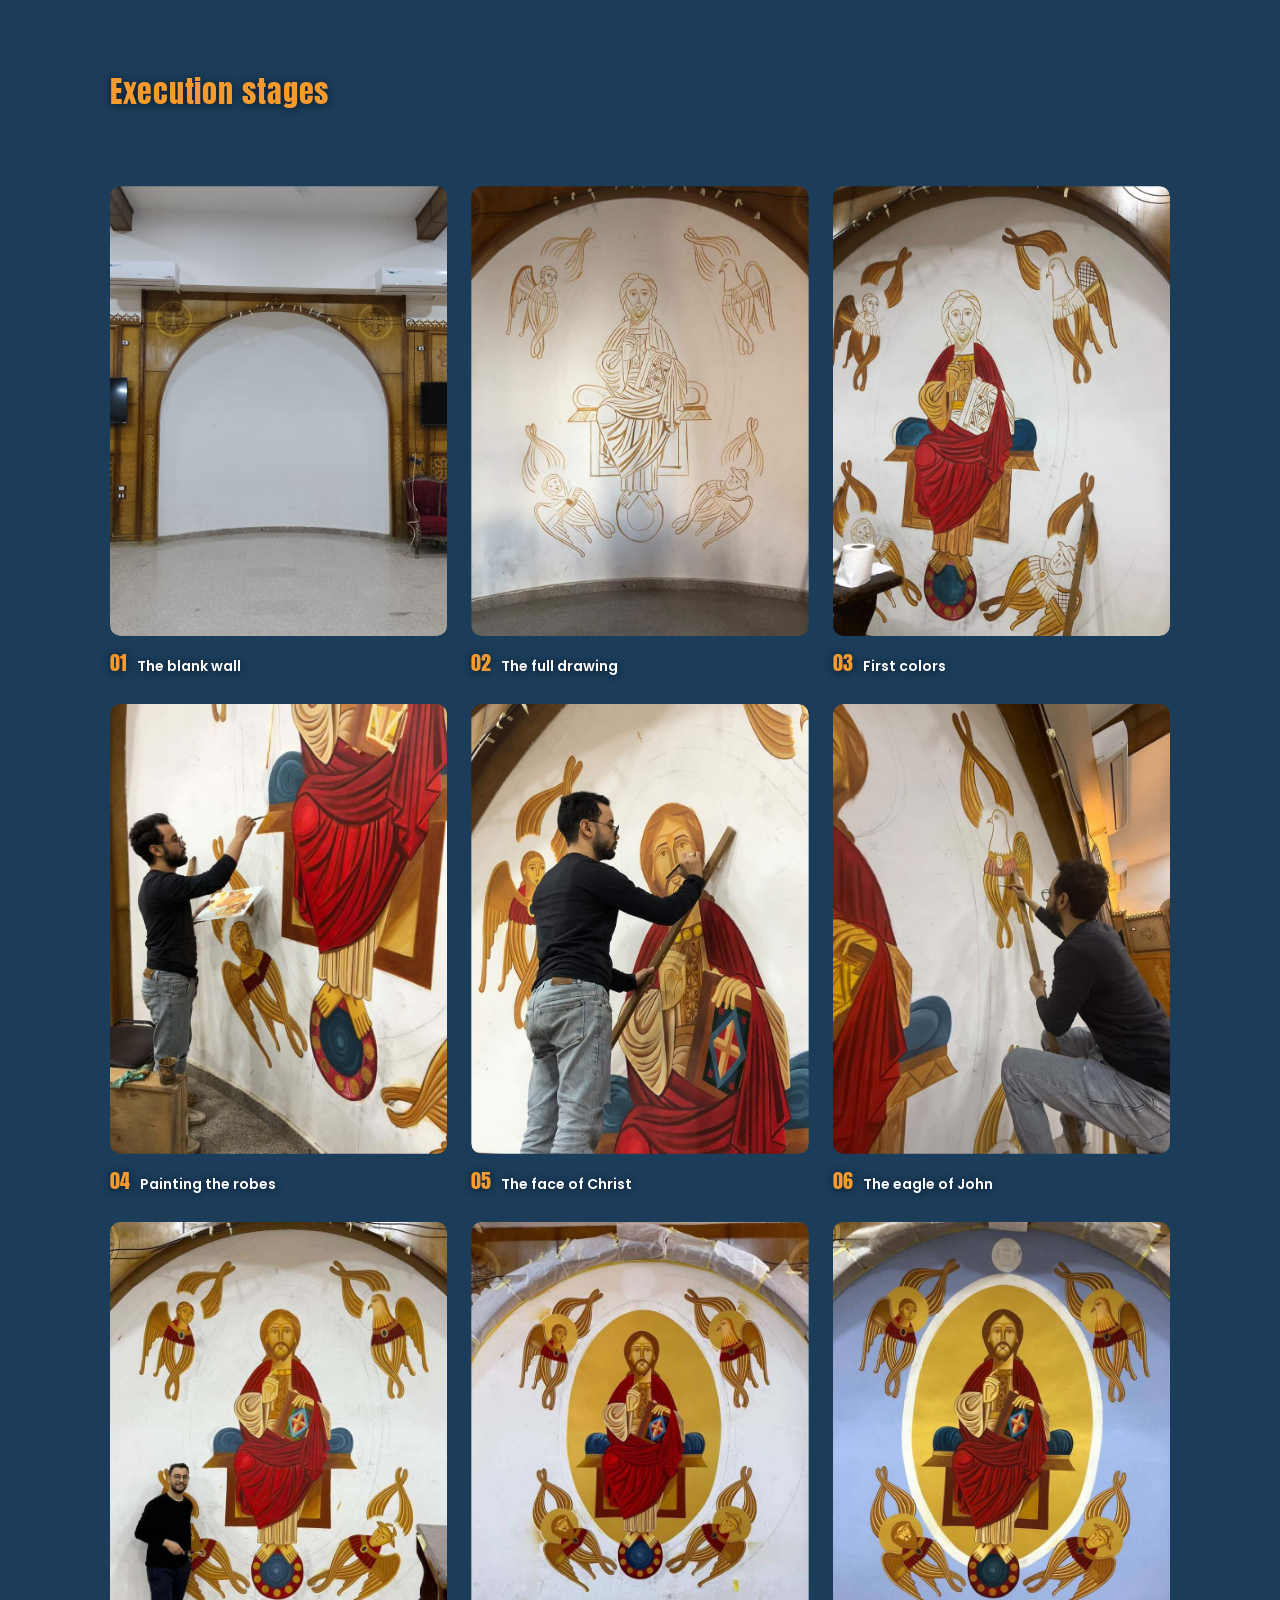
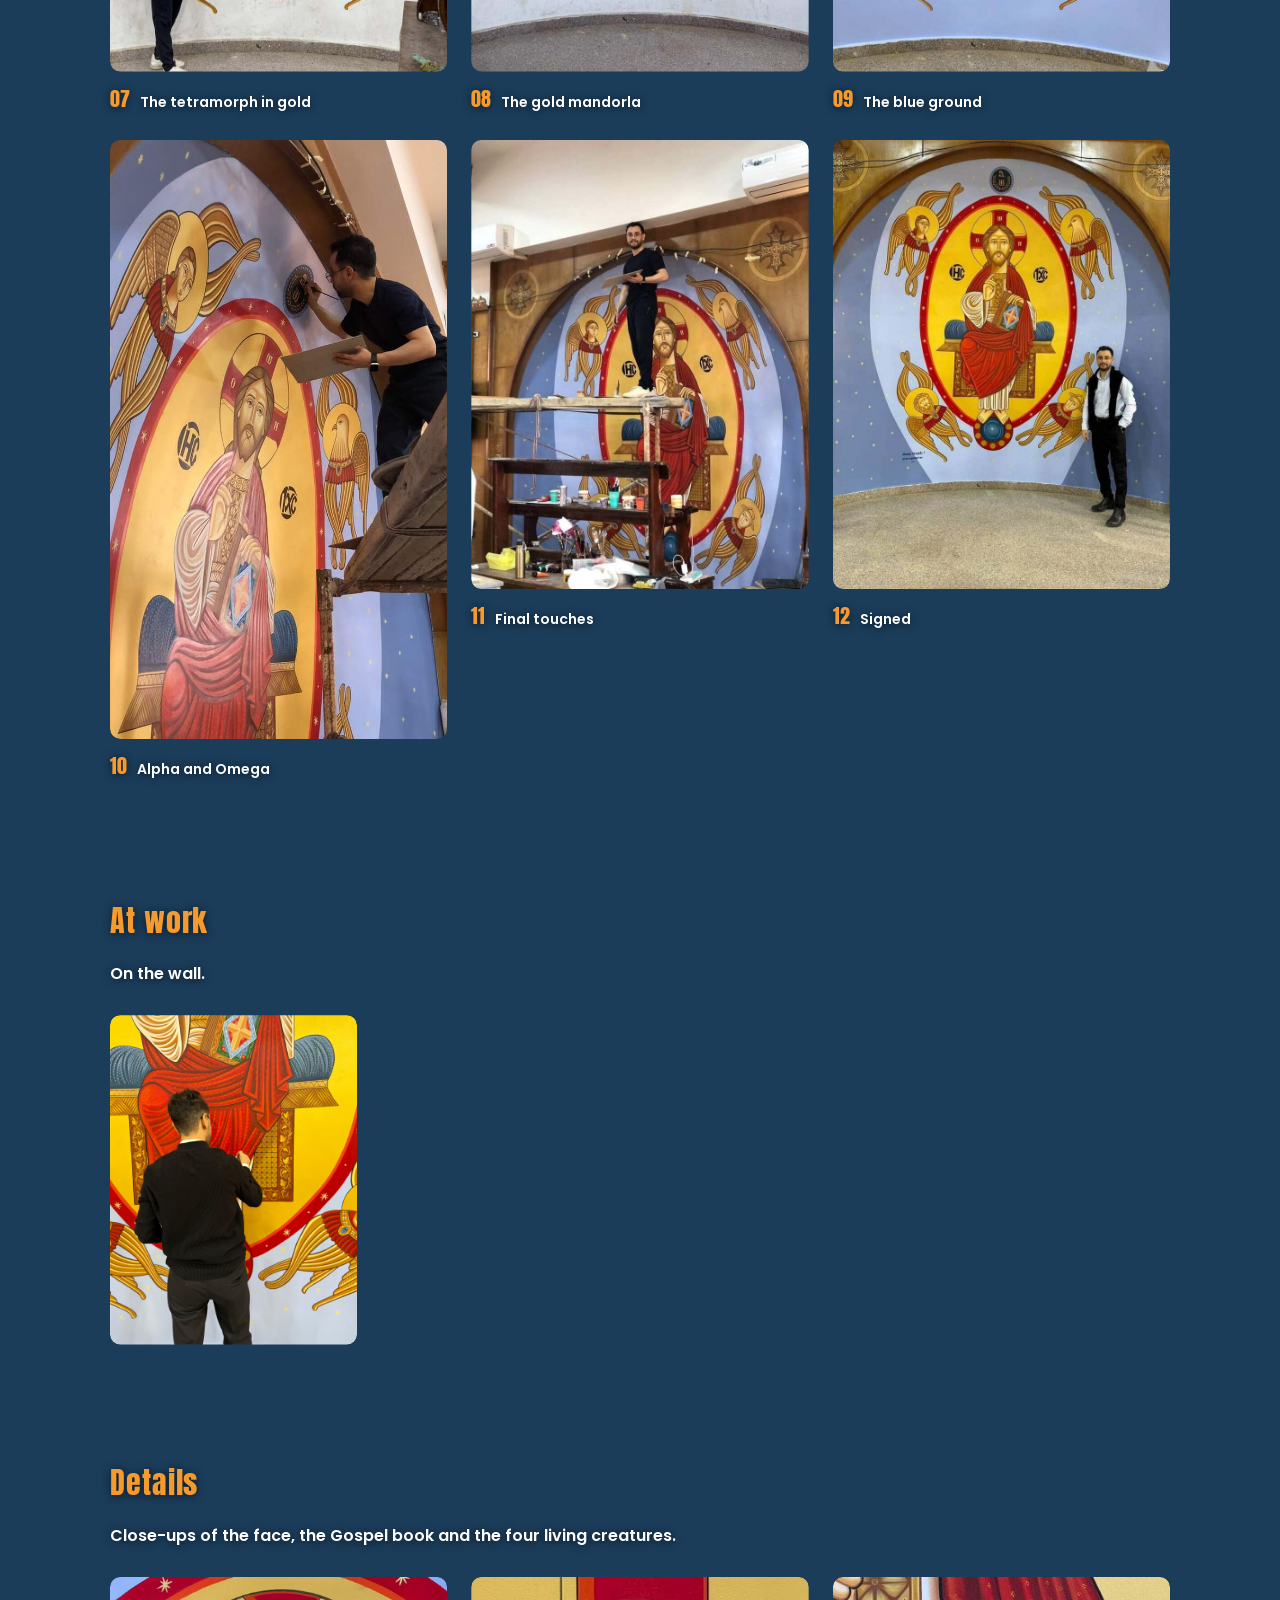
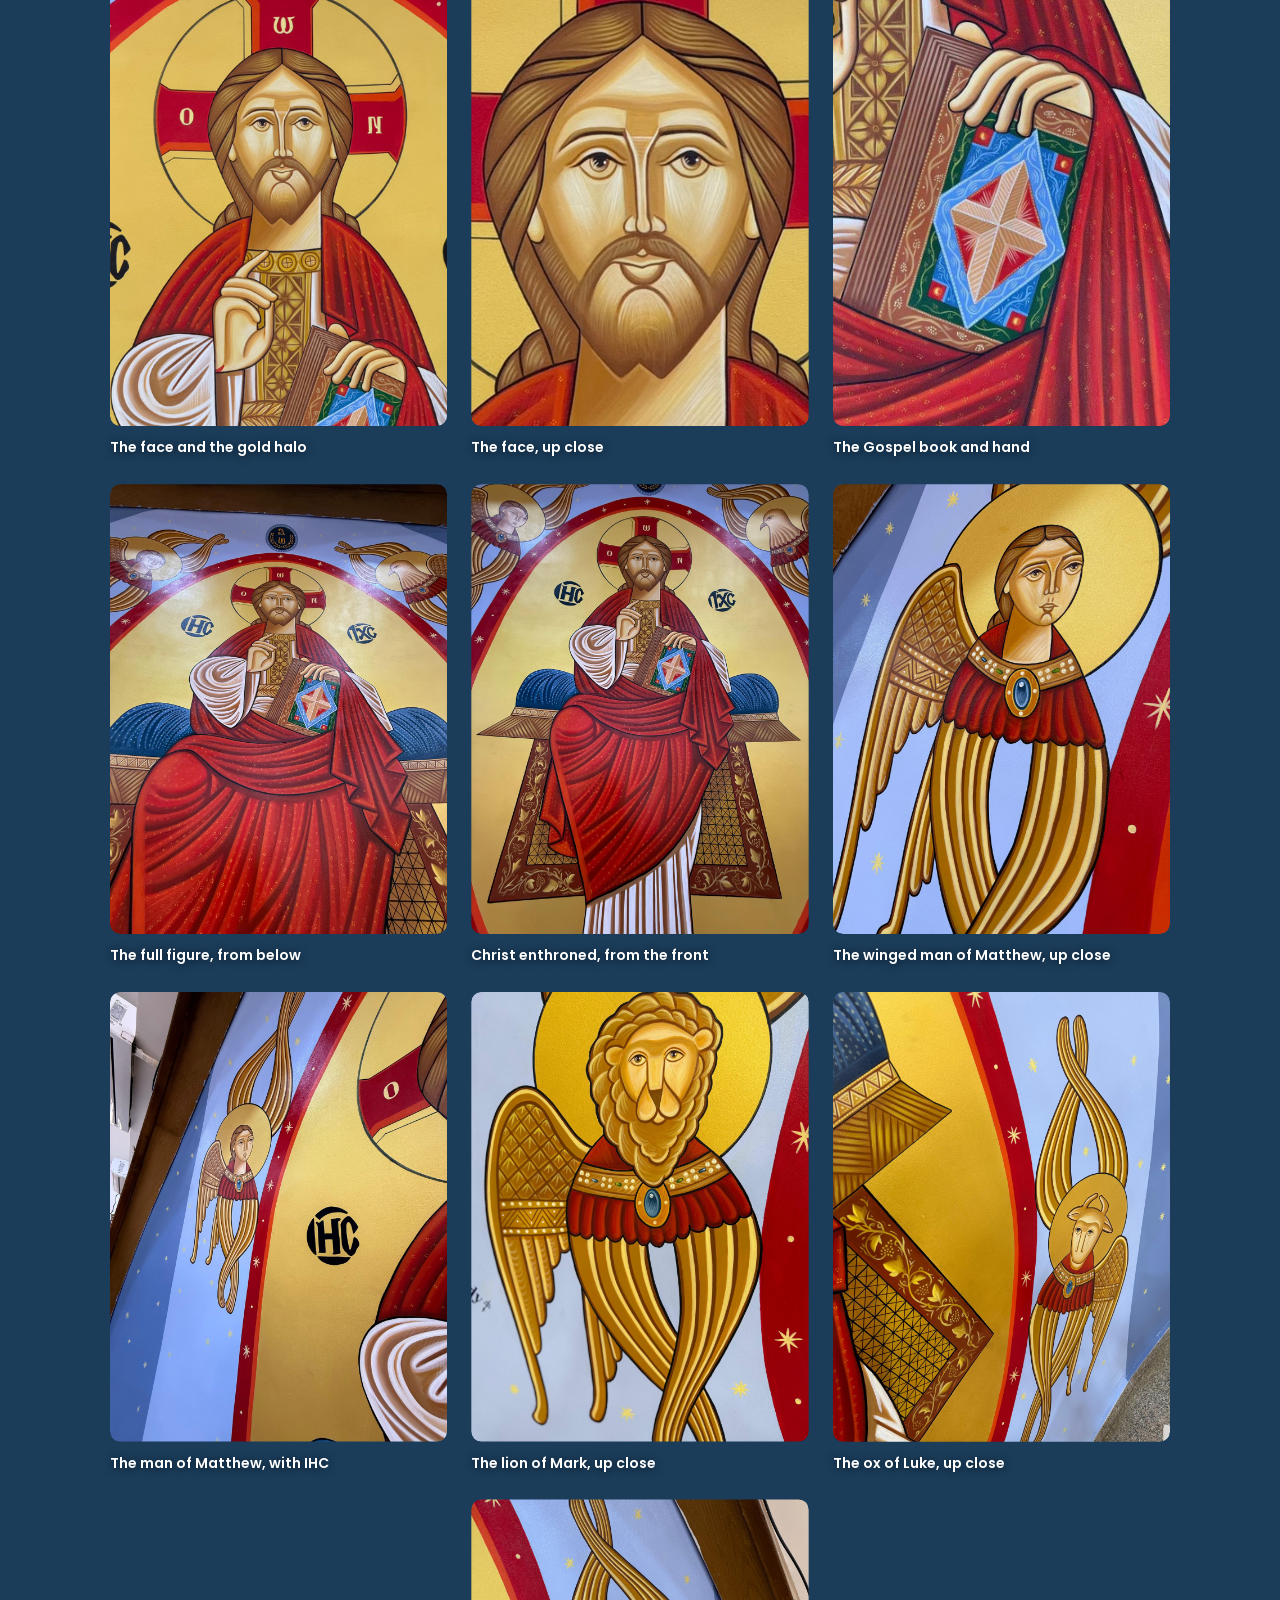
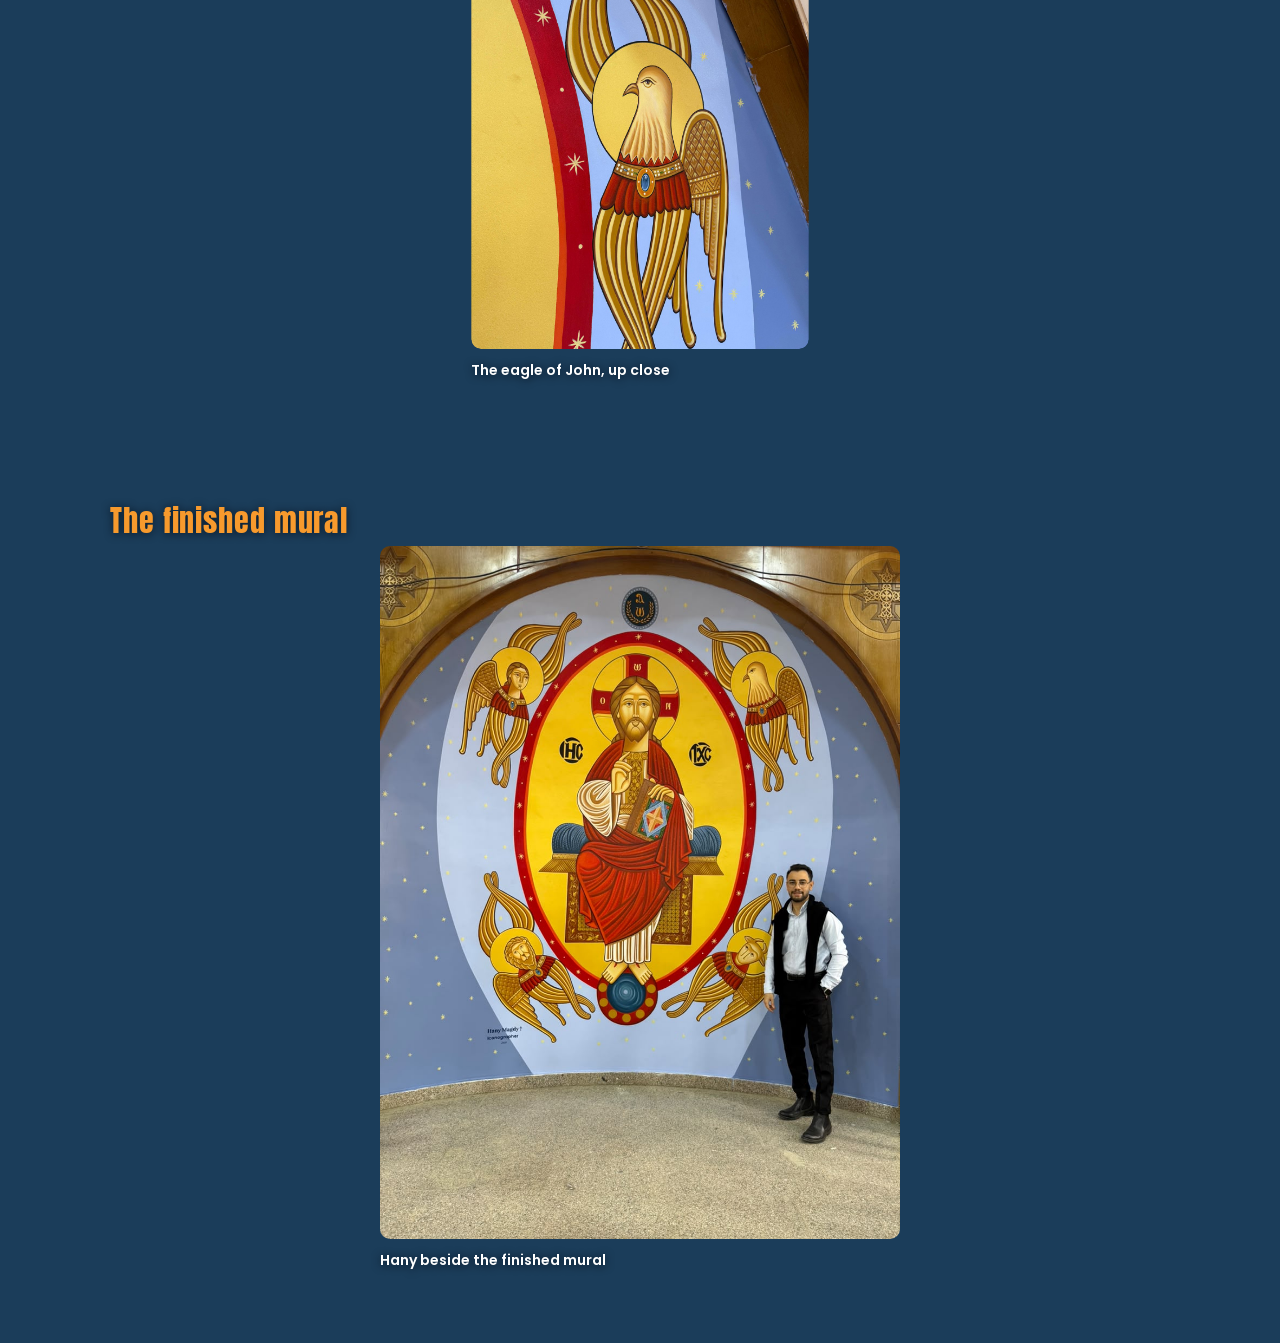
==== commit f6b00b5d: "Pantocrator: remove the 3 desk photos from At work (they are icon photos, not the mural); keep the w" ====
--- a/pantocrator/index.html
+++ b/pantocrator/index.html
@@ -29,9 +29,6 @@
 </ol></section>
 <section class="wrap"><h2 data-k="wk_h"></h2><p class="sub" data-k="wk_s"></p><div class="atwork">
 <figure><img loading="lazy" src="images/work-on-wall.jpg" width="1200" height="1600" alt="Hany Magdy painting on the mural, seen from behind"></figure>
-<figure><img loading="lazy" src="images/work-desk-1.jpg" width="1200" height="1600" alt="Hany Magdy painting an icon at his desk"></figure>
-<figure><img loading="lazy" src="images/work-desk-2.jpg" width="1200" height="1600" alt="Hany Magdy painting an icon, close view"></figure>
-<figure><img loading="lazy" src="images/work-desk-3.jpg" width="1200" height="1600" alt="Hany Magdy at his painting desk"></figure>
 </div></section>
 <section class="wrap"><h2 data-k="dt_h"></h2><p class="sub" data-k="dt_s"></p><div class="details">
 <figure><img loading="lazy" src="images/pant-gold-detail.jpg" width="960" height="1280" alt="Close-up of the face of Christ inside the gold halo"><figcaption data-d="28"></figcaption></figure>
@@ -48,7 +45,7 @@
 <section class="wrap fin"><h2 data-k="fin_h"></h2><figure><img loading="lazy" src="images/hf-mural.jpg" width="960" height="1280" alt="Hany Magdy next to the finished church mural"><figcaption data-k="with"></figcaption></figure></section>
 </main>
 <script>
-var T={"en": {"title": "Christ Pantocrator, Apse Mural", "kick": "Sacred Mural", "back": "Back to portfolio", "intro_h": "The project", "intro": "A Christ Pantocrator mural painted on the apse wall of Archangel Michael Church in Al-Fikriya, Minya, with the four living creatures around the gold mandorla. Painted by hand on site from the empty wall to the signed result, finished in 2026.", "facts_h": "Project facts", "size": "Size", "mat": "Materials", "year": "Year", "loc": "Church", "yv": "2026", "sv": "370 × 350 cm", "mv": "Acrylic and gold", "lv": "Archangel Michael Church, Al-Fikriya, Minya", "ph": "To be added by Hany", "st_h": "Execution stages", "st_s": "From the empty wall to the finished mural.", "dt_h": "Details", "wk_h": "At work", "wk_s": "On the wall and at the desk.", "dt_s": "Close-ups of the face, the Gospel book and the four living creatures.", "fin_h": "The finished mural", "with": "Hany beside the finished mural", "dcap": {"28": "The face and the gold halo", "29": "The face, up close", "27": "The Gospel book and hand", "31": "The full figure, from below", "32": "Christ enthroned, from the front", "33": "The winged man of Matthew, up close", "34": "The man of Matthew, with IHC", "35": "The lion of Mark, up close", "36": "The ox of Luke, up close", "37": "The eagle of John, up close", "14": "The gold mandorla going in", "10": "The four living creatures in gold"}, "stages": ["The blank wall", "The full drawing", "First colors", "Painting the robes", "The face of Christ", "The eagle of John", "The tetramorph in gold", "The gold mandorla", "The blue ground", "Alpha and Omega", "Final touches", "Signed"]}, "ar": {"title": "المسيح ضابط الكل، جدارية الحنية", "kick": "جدارية مقدسة", "back": "العودة إلى الأعمال", "intro_h": "عن المشروع", "intro": "جدارية المسيح ضابط الكل مرسومة على جدار حنية كنيسة الملاك ميخائيل الفكرية بالمنيا، حولها الأحياء الأربعة حول الهالة الذهبية. رُسمت بالكامل بيدي في الموقع من الجدار الفارغ حتى التوقيع، وانتهت في 2026.", "facts_h": "بيانات المشروع", "size": "المقاس", "mat": "الخامات", "year": "السنة", "loc": "الكنيسة", "yv": "2026", "sv": "370 × 350 سم", "mv": "أكريليك وذهب", "lv": "كنيسة الملاك ميخائيل الفكرية، المنيا", "ph": "يضيفها هاني", "st_h": "مراحل التنفيذ", "st_s": "من الجدار الفارغ إلى الجدارية النهائية.", "dt_h": "التفاصيل", "wk_h": "أثناء العمل", "wk_s": "على الجدار وعلى المكتب.", "dt_s": "لقطات قريبة للوجه وكتاب الإنجيل والأحياء الأربعة.", "fin_h": "الجدارية بعد الانتهاء", "with": "بجانب الجدارية بعد الانتهاء", "dcap": {"28": "الوجه والهالة الذهبية", "29": "الوجه عن قرب", "27": "كتاب الإنجيل واليد", "31": "الشكل الكامل من الأسفل", "32": "المسيح على العرش من الأمام", "33": "إنسان متى المجنّح عن قرب", "34": "إنسان متى المجنّح وحرفا IHC", "35": "أسد مرقس عن قرب", "36": "ثور لوقا عن قرب", "37": "نسر يوحنا عن قرب", "14": "وضع الهالة الذهبية", "10": "الأحياء الأربعة بالذهب"}, "stages": ["الجدار الفارغ", "الرسم الكامل", "الألوان الأولى", "رسم الأردية", "وجه المسيح", "نسر يوحنا", "الأحياء الأربعة بالذهب", "الهالة الذهبية", "الخلفية الزرقاء", "الألف والياء", "اللمسات الأخيرة", "التوقيع"]}};
+var T={"en": {"title": "Christ Pantocrator, Apse Mural", "kick": "Sacred Mural", "back": "Back to portfolio", "intro_h": "The project", "intro": "A Christ Pantocrator mural painted on the apse wall of Archangel Michael Church in Al-Fikriya, Minya, with the four living creatures around the gold mandorla. Painted by hand on site from the empty wall to the signed result, finished in 2026.", "facts_h": "Project facts", "size": "Size", "mat": "Materials", "year": "Year", "loc": "Church", "yv": "2026", "sv": "370 × 350 cm", "mv": "Acrylic and gold", "lv": "Archangel Michael Church, Al-Fikriya, Minya", "ph": "To be added by Hany", "st_h": "Execution stages", "st_s": "From the empty wall to the finished mural.", "dt_h": "Details", "wk_h": "At work", "wk_s": "On the wall.", "dt_s": "Close-ups of the face, the Gospel book and the four living creatures.", "fin_h": "The finished mural", "with": "Hany beside the finished mural", "dcap": {"28": "The face and the gold halo", "29": "The face, up close", "27": "The Gospel book and hand", "31": "The full figure, from below", "32": "Christ enthroned, from the front", "33": "The winged man of Matthew, up close", "34": "The man of Matthew, with IHC", "35": "The lion of Mark, up close", "36": "The ox of Luke, up close", "37": "The eagle of John, up close", "14": "The gold mandorla going in", "10": "The four living creatures in gold"}, "stages": ["The blank wall", "The full drawing", "First colors", "Painting the robes", "The face of Christ", "The eagle of John", "The tetramorph in gold", "The gold mandorla", "The blue ground", "Alpha and Omega", "Final touches", "Signed"]}, "ar": {"title": "المسيح ضابط الكل، جدارية الحنية", "kick": "جدارية مقدسة", "back": "العودة إلى الأعمال", "intro_h": "عن المشروع", "intro": "جدارية المسيح ضابط الكل مرسومة على جدار حنية كنيسة الملاك ميخائيل الفكرية بالمنيا، حولها الأحياء الأربعة حول الهالة الذهبية. رُسمت بالكامل بيدي في الموقع من الجدار الفارغ حتى التوقيع، وانتهت في 2026.", "facts_h": "بيانات المشروع", "size": "المقاس", "mat": "الخامات", "year": "السنة", "loc": "الكنيسة", "yv": "2026", "sv": "370 × 350 سم", "mv": "أكريليك وذهب", "lv": "كنيسة الملاك ميخائيل الفكرية، المنيا", "ph": "يضيفها هاني", "st_h": "مراحل التنفيذ", "st_s": "من الجدار الفارغ إلى الجدارية النهائية.", "dt_h": "التفاصيل", "wk_h": "أثناء العمل", "wk_s": "على الجدار.", "dt_s": "لقطات قريبة للوجه وكتاب الإنجيل والأحياء الأربعة.", "fin_h": "الجدارية بعد الانتهاء", "with": "بجانب الجدارية بعد الانتهاء", "dcap": {"28": "الوجه والهالة الذهبية", "29": "الوجه عن قرب", "27": "كتاب الإنجيل واليد", "31": "الشكل الكامل من الأسفل", "32": "المسيح على العرش من الأمام", "33": "إنسان متى المجنّح عن قرب", "34": "إنسان متى المجنّح وحرفا IHC", "35": "أسد مرقس عن قرب", "36": "ثور لوقا عن قرب", "37": "نسر يوحنا عن قرب", "14": "وضع الهالة الذهبية", "10": "الأحياء الأربعة بالذهب"}, "stages": ["الجدار الفارغ", "الرسم الكامل", "الألوان الأولى", "رسم الأردية", "وجه المسيح", "نسر يوحنا", "الأحياء الأربعة بالذهب", "الهالة الذهبية", "الخلفية الزرقاء", "الألف والياء", "اللمسات الأخيرة", "التوقيع"]}};
 var lang=localStorage.getItem('lang')==='ar'?'ar':'en';
 function apply(){var t=T[lang],d=document.documentElement;d.lang=lang;d.dir=lang==='ar'?'rtl':'ltr';
 document.title=t.title+' | Hany Magdy';
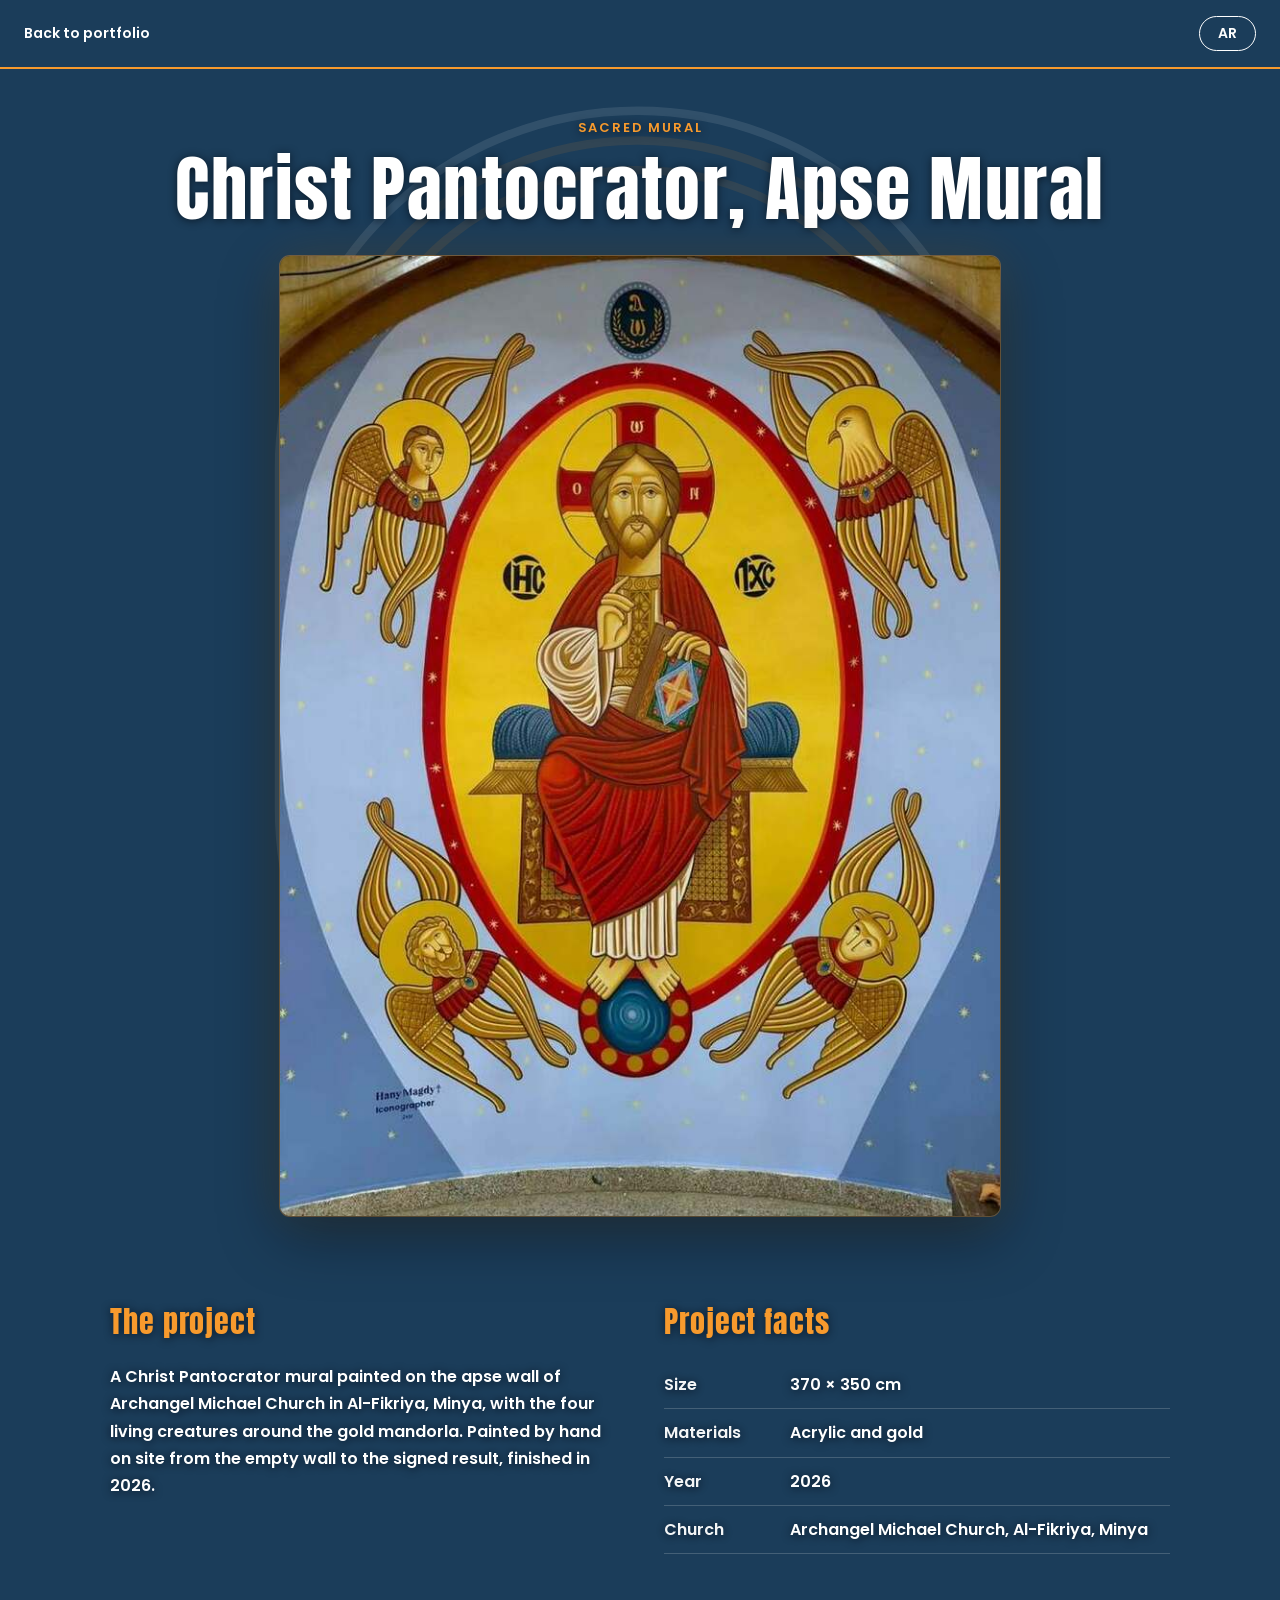
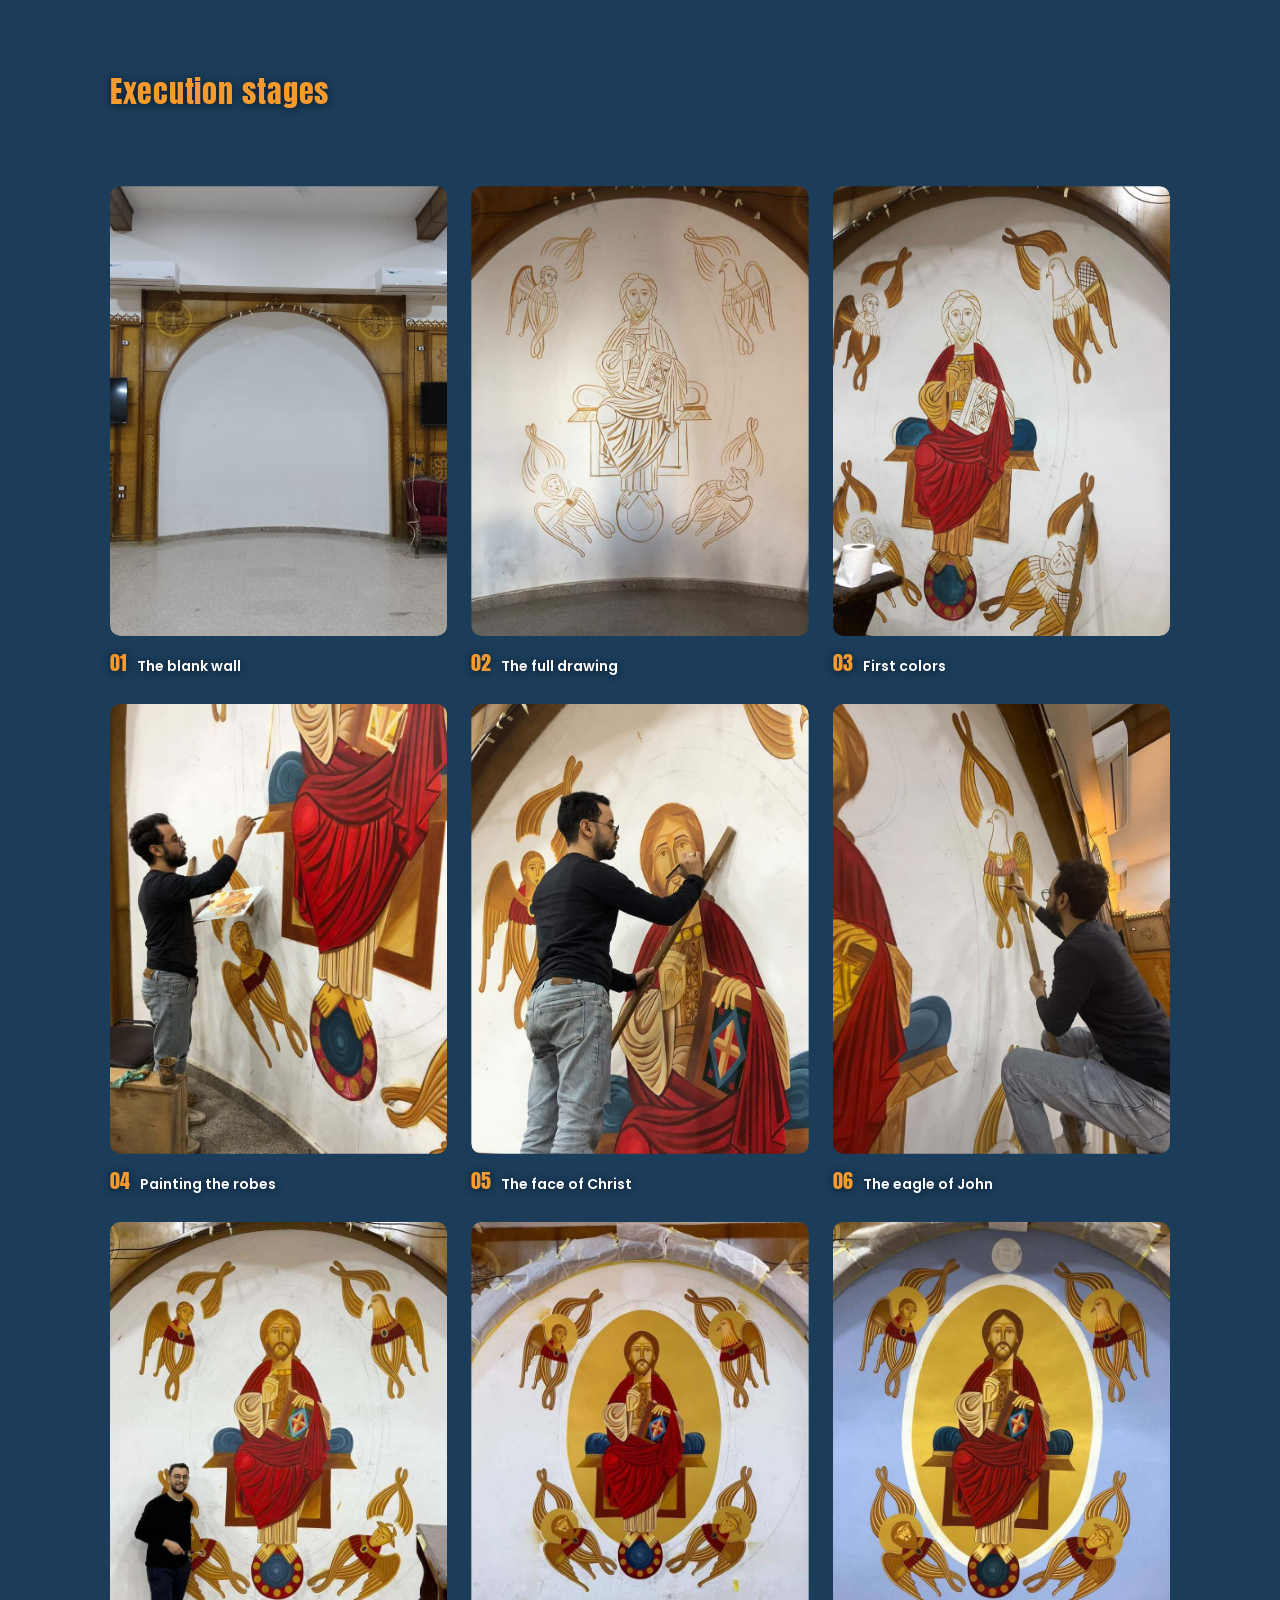
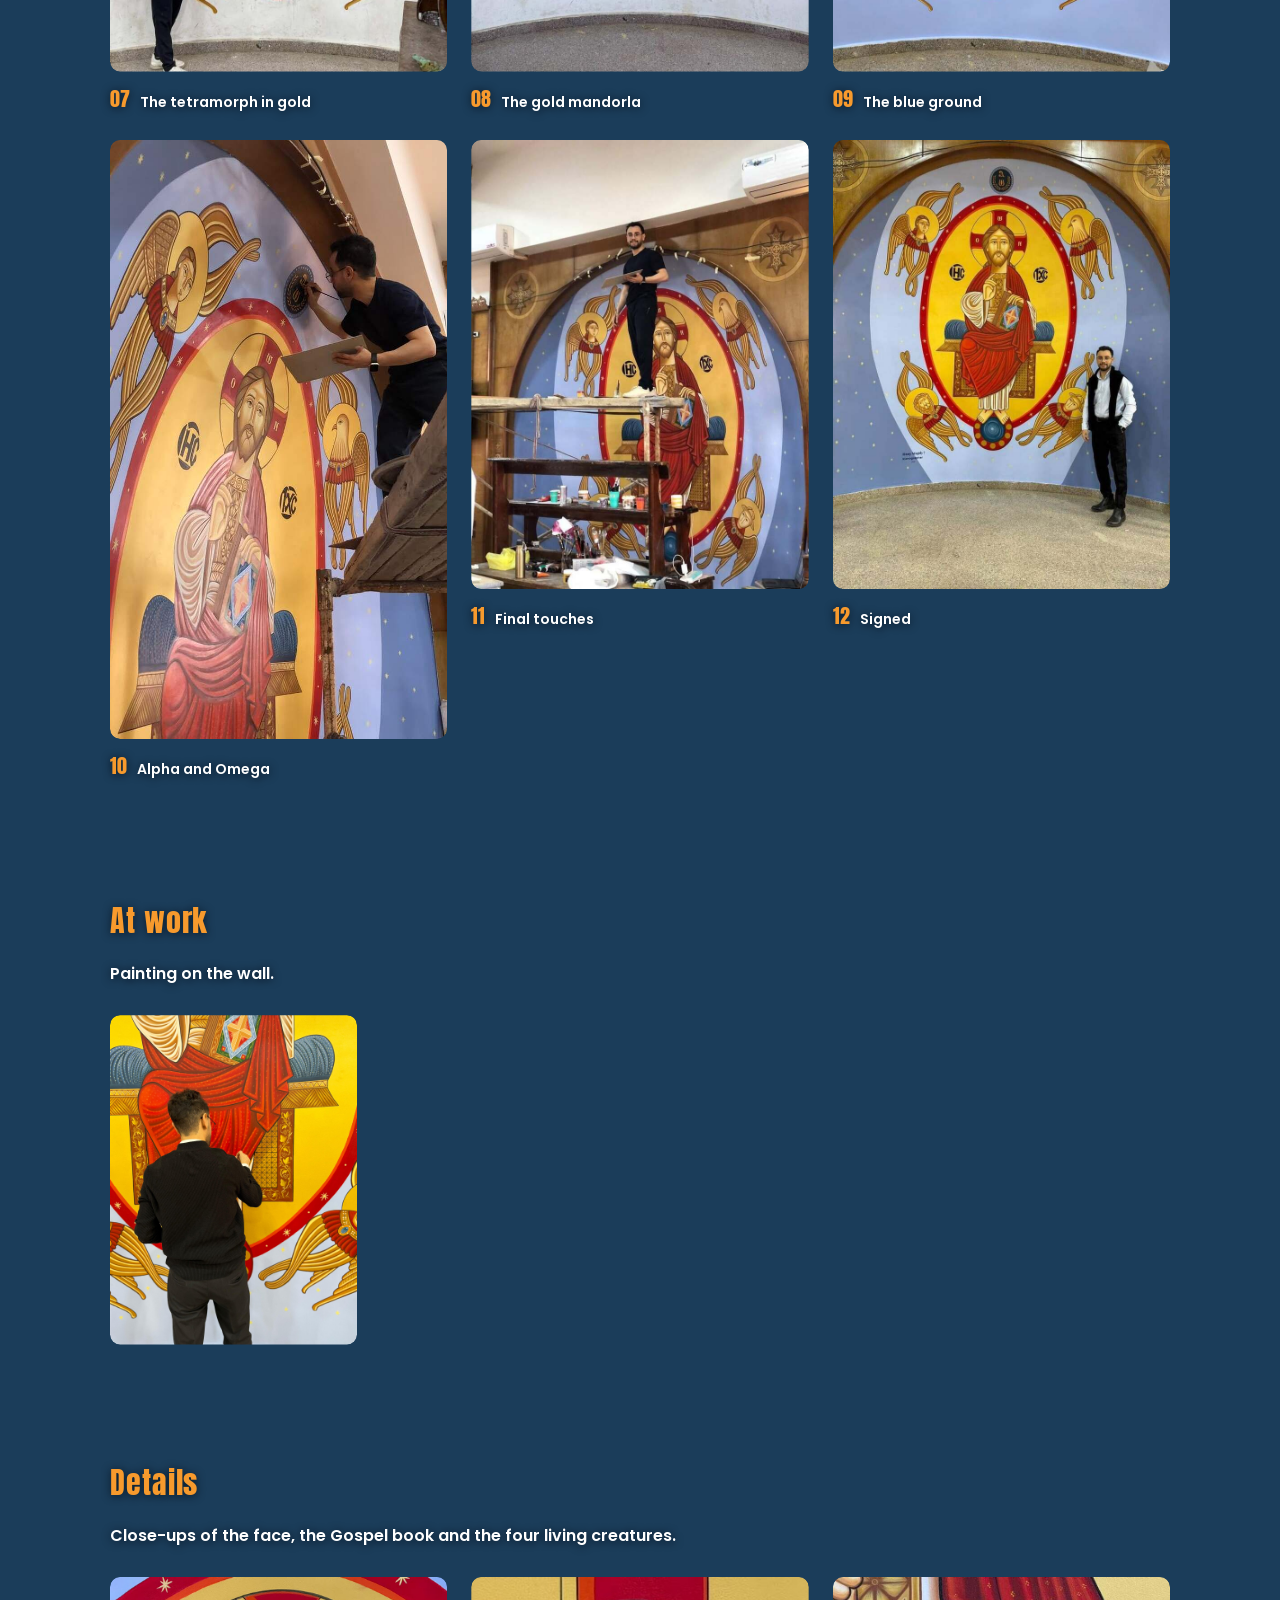
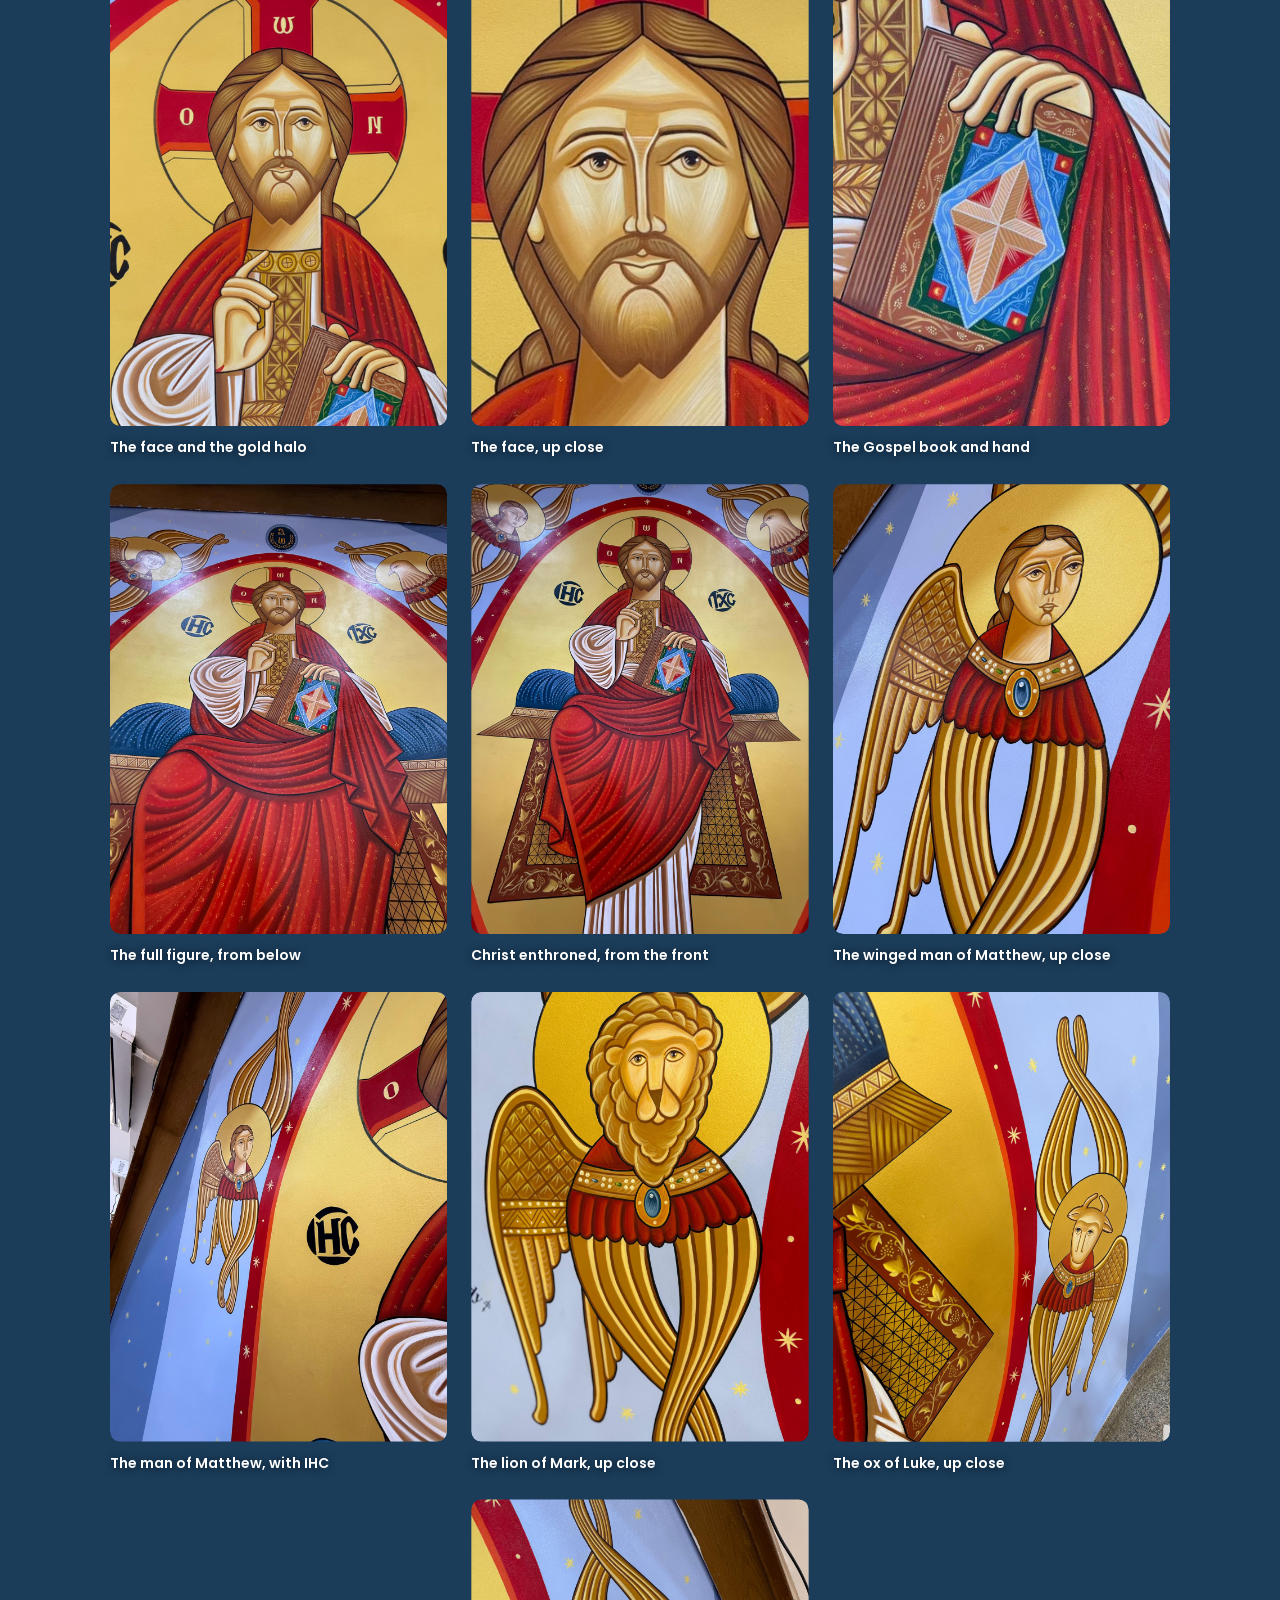
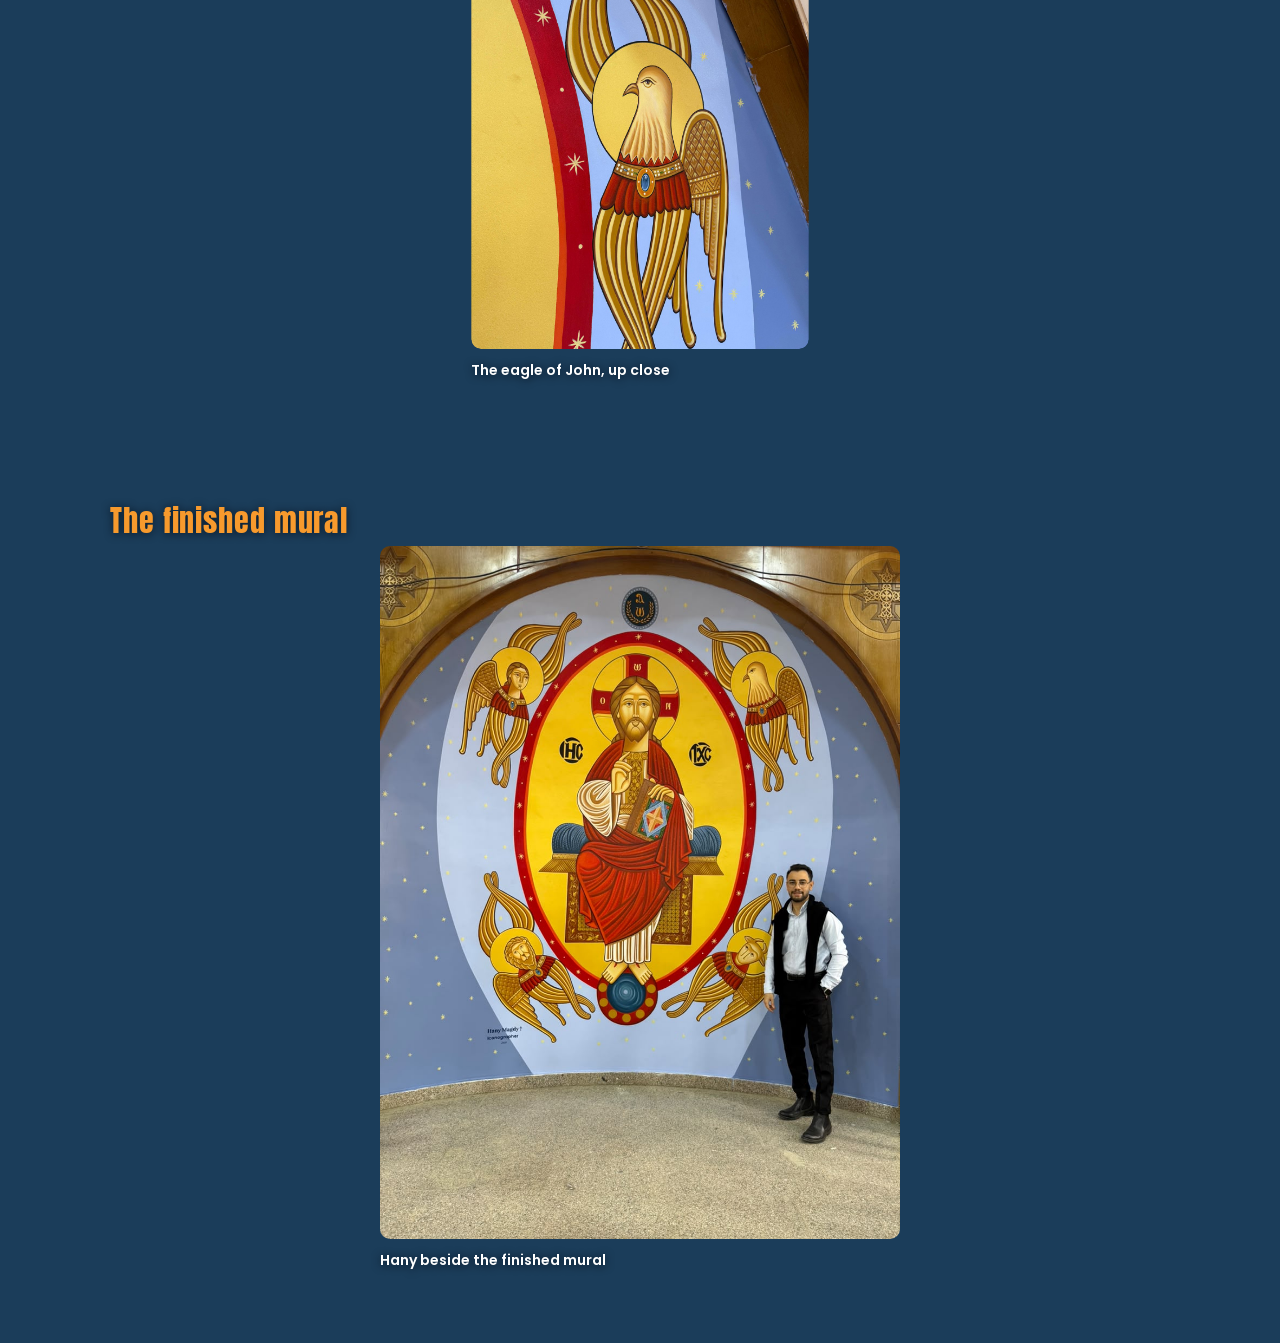
==== commit e4e180c9: "Pantocrator At work subtitle matches the remaining photo" ====
--- a/pantocrator/index.html
+++ b/pantocrator/index.html
@@ -45,7 +45,7 @@
 <section class="wrap fin"><h2 data-k="fin_h"></h2><figure><img loading="lazy" src="images/hf-mural.jpg" width="960" height="1280" alt="Hany Magdy next to the finished church mural"><figcaption data-k="with"></figcaption></figure></section>
 </main>
 <script>
-var T={"en": {"title": "Christ Pantocrator, Apse Mural", "kick": "Sacred Mural", "back": "Back to portfolio", "intro_h": "The project", "intro": "A Christ Pantocrator mural painted on the apse wall of Archangel Michael Church in Al-Fikriya, Minya, with the four living creatures around the gold mandorla. Painted by hand on site from the empty wall to the signed result, finished in 2026.", "facts_h": "Project facts", "size": "Size", "mat": "Materials", "year": "Year", "loc": "Church", "yv": "2026", "sv": "370 × 350 cm", "mv": "Acrylic and gold", "lv": "Archangel Michael Church, Al-Fikriya, Minya", "ph": "To be added by Hany", "st_h": "Execution stages", "st_s": "From the empty wall to the finished mural.", "dt_h": "Details", "wk_h": "At work", "wk_s": "On the wall.", "dt_s": "Close-ups of the face, the Gospel book and the four living creatures.", "fin_h": "The finished mural", "with": "Hany beside the finished mural", "dcap": {"28": "The face and the gold halo", "29": "The face, up close", "27": "The Gospel book and hand", "31": "The full figure, from below", "32": "Christ enthroned, from the front", "33": "The winged man of Matthew, up close", "34": "The man of Matthew, with IHC", "35": "The lion of Mark, up close", "36": "The ox of Luke, up close", "37": "The eagle of John, up close", "14": "The gold mandorla going in", "10": "The four living creatures in gold"}, "stages": ["The blank wall", "The full drawing", "First colors", "Painting the robes", "The face of Christ", "The eagle of John", "The tetramorph in gold", "The gold mandorla", "The blue ground", "Alpha and Omega", "Final touches", "Signed"]}, "ar": {"title": "المسيح ضابط الكل، جدارية الحنية", "kick": "جدارية مقدسة", "back": "العودة إلى الأعمال", "intro_h": "عن المشروع", "intro": "جدارية المسيح ضابط الكل مرسومة على جدار حنية كنيسة الملاك ميخائيل الفكرية بالمنيا، حولها الأحياء الأربعة حول الهالة الذهبية. رُسمت بالكامل بيدي في الموقع من الجدار الفارغ حتى التوقيع، وانتهت في 2026.", "facts_h": "بيانات المشروع", "size": "المقاس", "mat": "الخامات", "year": "السنة", "loc": "الكنيسة", "yv": "2026", "sv": "370 × 350 سم", "mv": "أكريليك وذهب", "lv": "كنيسة الملاك ميخائيل الفكرية، المنيا", "ph": "يضيفها هاني", "st_h": "مراحل التنفيذ", "st_s": "من الجدار الفارغ إلى الجدارية النهائية.", "dt_h": "التفاصيل", "wk_h": "أثناء العمل", "wk_s": "على الجدار.", "dt_s": "لقطات قريبة للوجه وكتاب الإنجيل والأحياء الأربعة.", "fin_h": "الجدارية بعد الانتهاء", "with": "بجانب الجدارية بعد الانتهاء", "dcap": {"28": "الوجه والهالة الذهبية", "29": "الوجه عن قرب", "27": "كتاب الإنجيل واليد", "31": "الشكل الكامل من الأسفل", "32": "المسيح على العرش من الأمام", "33": "إنسان متى المجنّح عن قرب", "34": "إنسان متى المجنّح وحرفا IHC", "35": "أسد مرقس عن قرب", "36": "ثور لوقا عن قرب", "37": "نسر يوحنا عن قرب", "14": "وضع الهالة الذهبية", "10": "الأحياء الأربعة بالذهب"}, "stages": ["الجدار الفارغ", "الرسم الكامل", "الألوان الأولى", "رسم الأردية", "وجه المسيح", "نسر يوحنا", "الأحياء الأربعة بالذهب", "الهالة الذهبية", "الخلفية الزرقاء", "الألف والياء", "اللمسات الأخيرة", "التوقيع"]}};
+var T={"en": {"title": "Christ Pantocrator, Apse Mural", "kick": "Sacred Mural", "back": "Back to portfolio", "intro_h": "The project", "intro": "A Christ Pantocrator mural painted on the apse wall of Archangel Michael Church in Al-Fikriya, Minya, with the four living creatures around the gold mandorla. Painted by hand on site from the empty wall to the signed result, finished in 2026.", "facts_h": "Project facts", "size": "Size", "mat": "Materials", "year": "Year", "loc": "Church", "yv": "2026", "sv": "370 × 350 cm", "mv": "Acrylic and gold", "lv": "Archangel Michael Church, Al-Fikriya, Minya", "ph": "To be added by Hany", "st_h": "Execution stages", "st_s": "From the empty wall to the finished mural.", "dt_h": "Details", "wk_h": "At work", "wk_s": "Painting on the wall.", "dt_s": "Close-ups of the face, the Gospel book and the four living creatures.", "fin_h": "The finished mural", "with": "Hany beside the finished mural", "dcap": {"28": "The face and the gold halo", "29": "The face, up close", "27": "The Gospel book and hand", "31": "The full figure, from below", "32": "Christ enthroned, from the front", "33": "The winged man of Matthew, up close", "34": "The man of Matthew, with IHC", "35": "The lion of Mark, up close", "36": "The ox of Luke, up close", "37": "The eagle of John, up close", "14": "The gold mandorla going in", "10": "The four living creatures in gold"}, "stages": ["The blank wall", "The full drawing", "First colors", "Painting the robes", "The face of Christ", "The eagle of John", "The tetramorph in gold", "The gold mandorla", "The blue ground", "Alpha and Omega", "Final touches", "Signed"]}, "ar": {"title": "المسيح ضابط الكل، جدارية الحنية", "kick": "جدارية مقدسة", "back": "العودة إلى الأعمال", "intro_h": "عن المشروع", "intro": "جدارية المسيح ضابط الكل مرسومة على جدار حنية كنيسة الملاك ميخائيل الفكرية بالمنيا، حولها الأحياء الأربعة حول الهالة الذهبية. رُسمت بالكامل بيدي في الموقع من الجدار الفارغ حتى التوقيع، وانتهت في 2026.", "facts_h": "بيانات المشروع", "size": "المقاس", "mat": "الخامات", "year": "السنة", "loc": "الكنيسة", "yv": "2026", "sv": "370 × 350 سم", "mv": "أكريليك وذهب", "lv": "كنيسة الملاك ميخائيل الفكرية، المنيا", "ph": "يضيفها هاني", "st_h": "مراحل التنفيذ", "st_s": "من الجدار الفارغ إلى الجدارية النهائية.", "dt_h": "التفاصيل", "wk_h": "أثناء العمل", "wk_s": "أنا أرسم على الجدار.", "dt_s": "لقطات قريبة للوجه وكتاب الإنجيل والأحياء الأربعة.", "fin_h": "الجدارية بعد الانتهاء", "with": "بجانب الجدارية بعد الانتهاء", "dcap": {"28": "الوجه والهالة الذهبية", "29": "الوجه عن قرب", "27": "كتاب الإنجيل واليد", "31": "الشكل الكامل من الأسفل", "32": "المسيح على العرش من الأمام", "33": "إنسان متى المجنّح عن قرب", "34": "إنسان متى المجنّح وحرفا IHC", "35": "أسد مرقس عن قرب", "36": "ثور لوقا عن قرب", "37": "نسر يوحنا عن قرب", "14": "وضع الهالة الذهبية", "10": "الأحياء الأربعة بالذهب"}, "stages": ["الجدار الفارغ", "الرسم الكامل", "الألوان الأولى", "رسم الأردية", "وجه المسيح", "نسر يوحنا", "الأحياء الأربعة بالذهب", "الهالة الذهبية", "الخلفية الزرقاء", "الألف والياء", "اللمسات الأخيرة", "التوقيع"]}};
 var lang=localStorage.getItem('lang')==='ar'?'ar':'en';
 function apply(){var t=T[lang],d=document.documentElement;d.lang=lang;d.dir=lang==='ar'?'rtl':'ltr';
 document.title=t.title+' | Hany Magdy';
